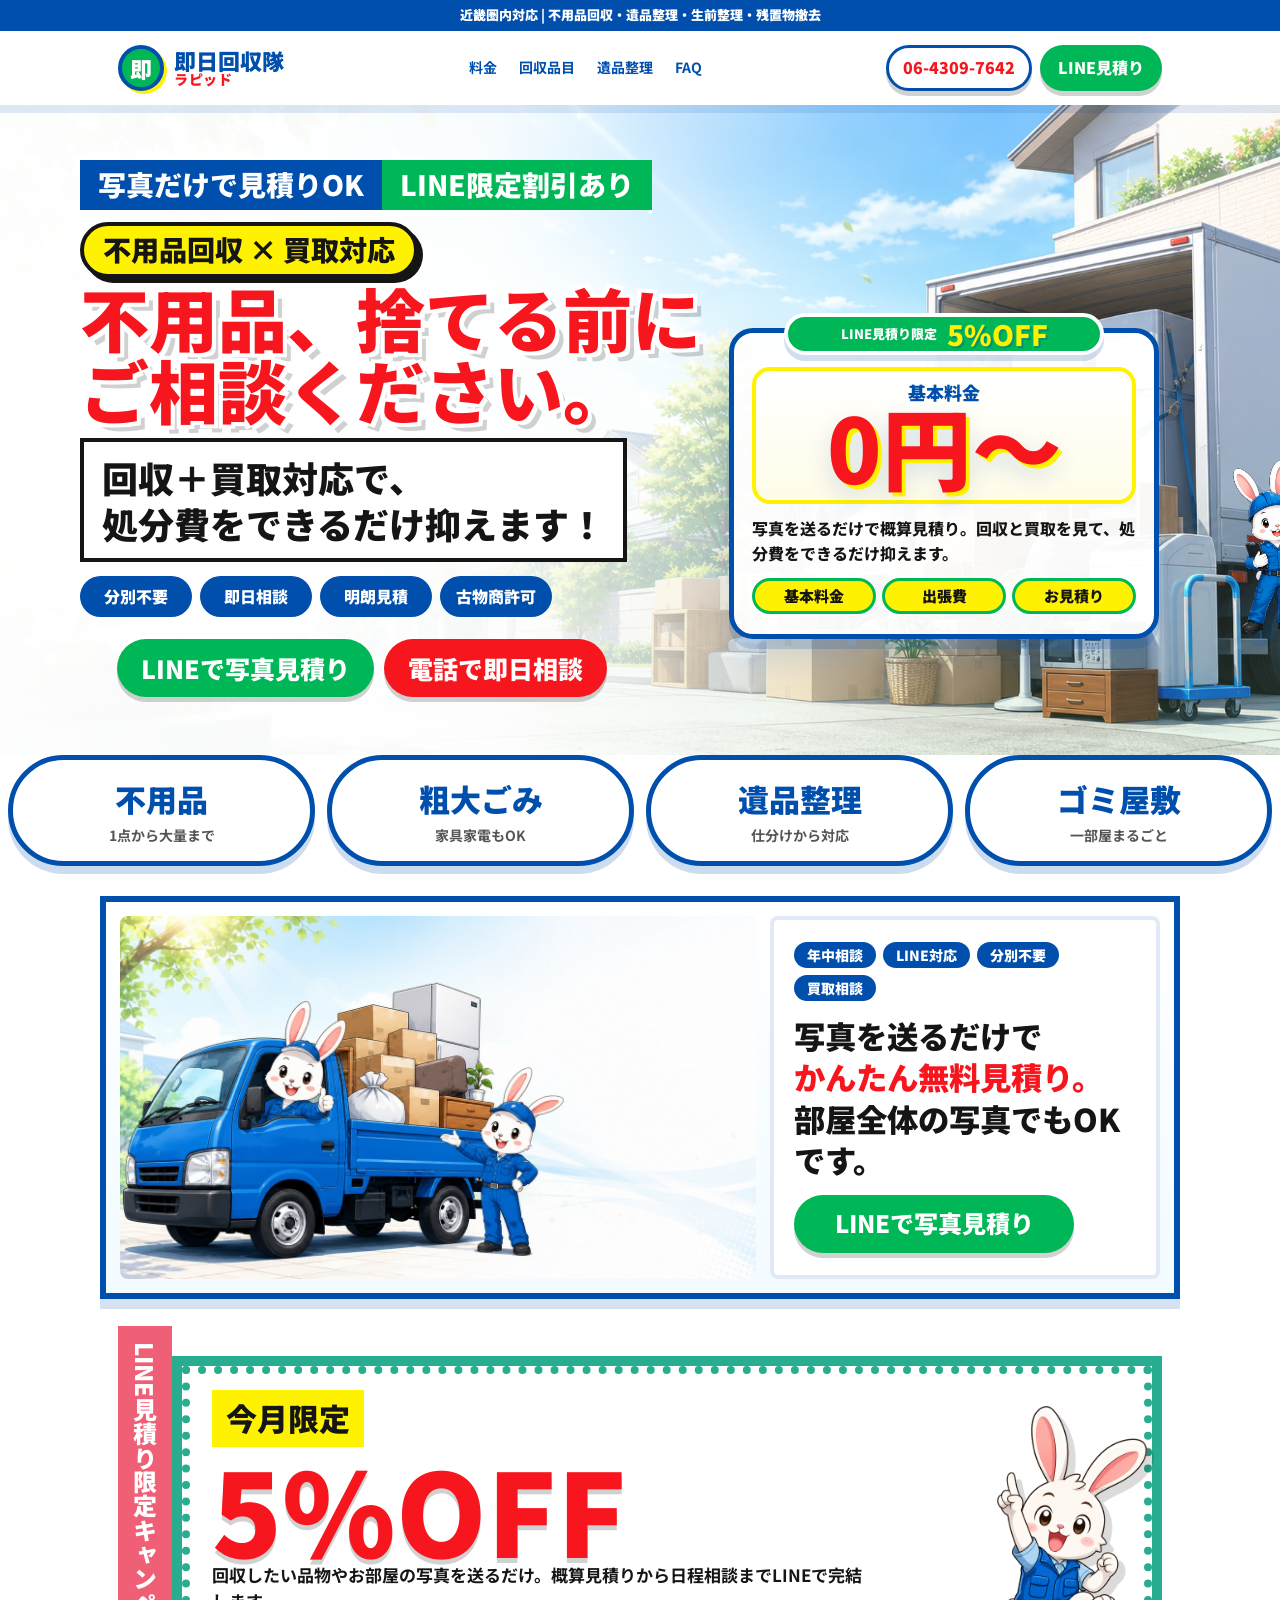
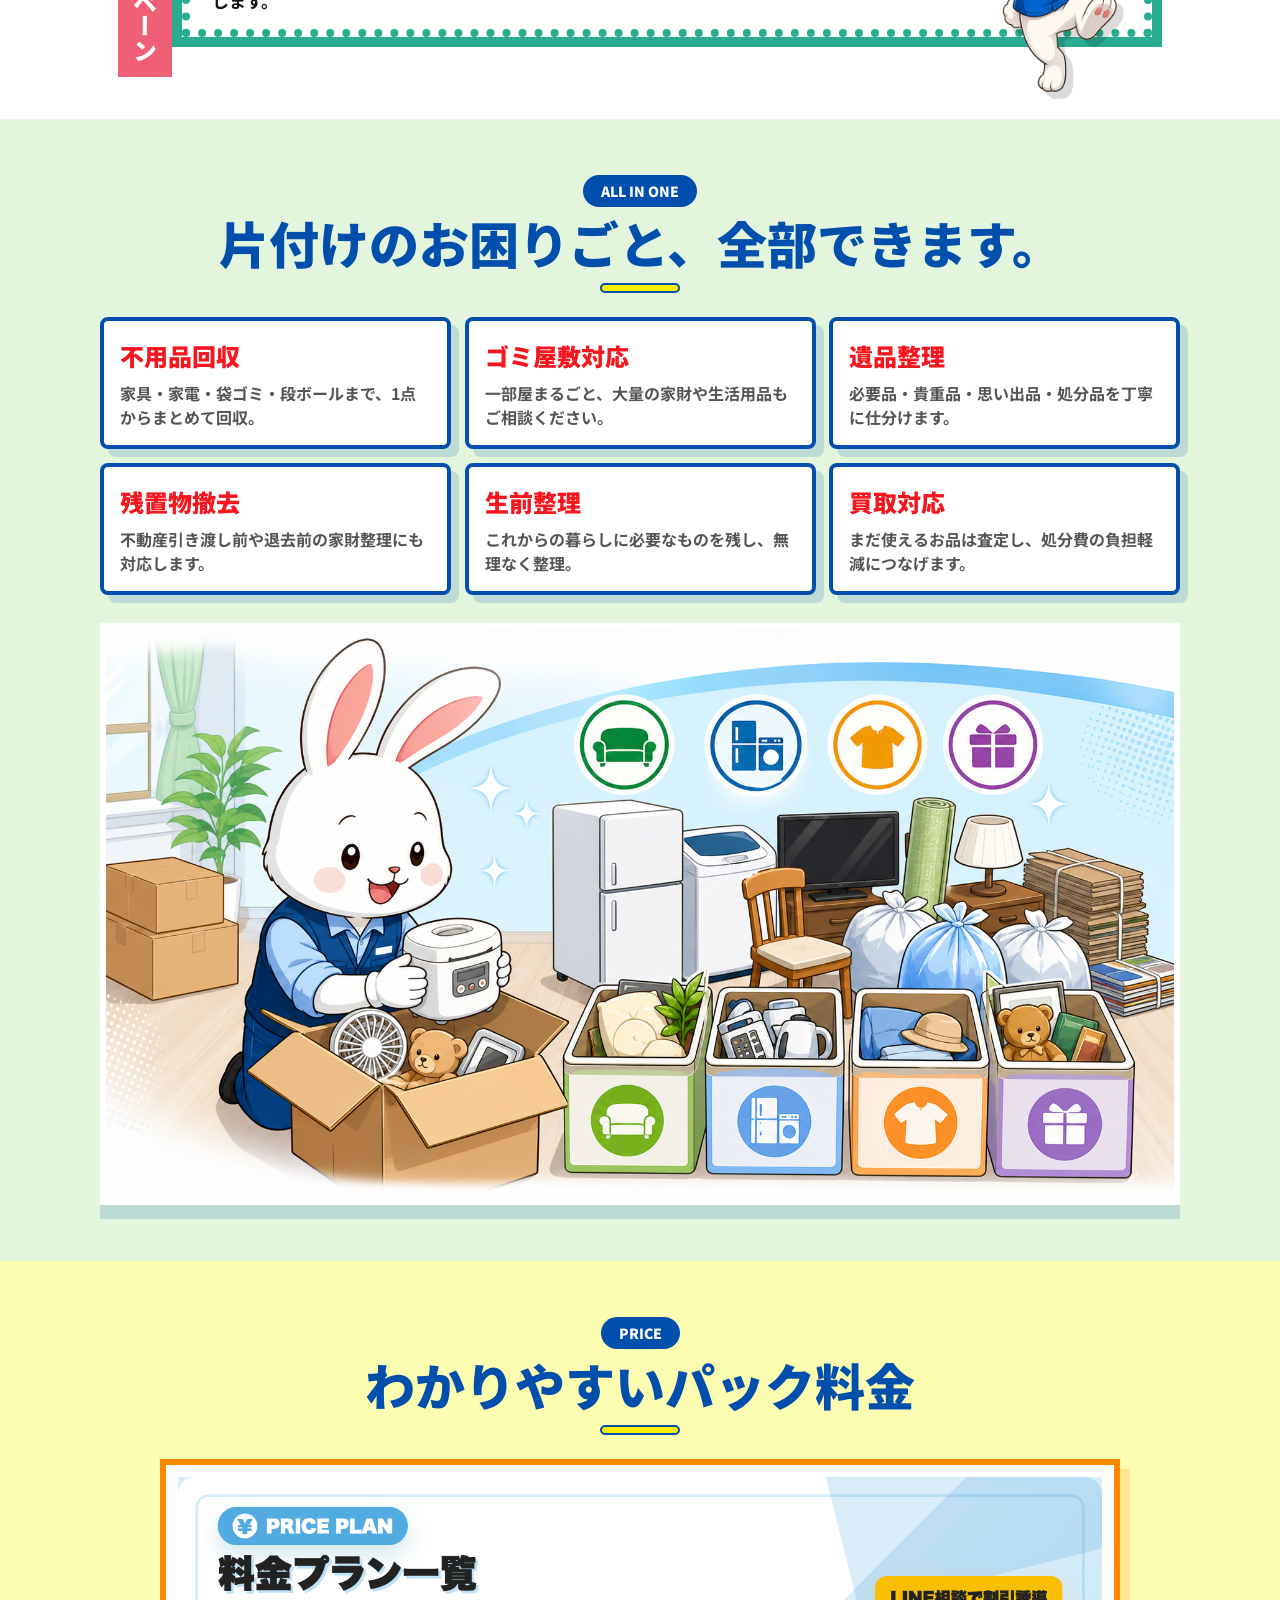
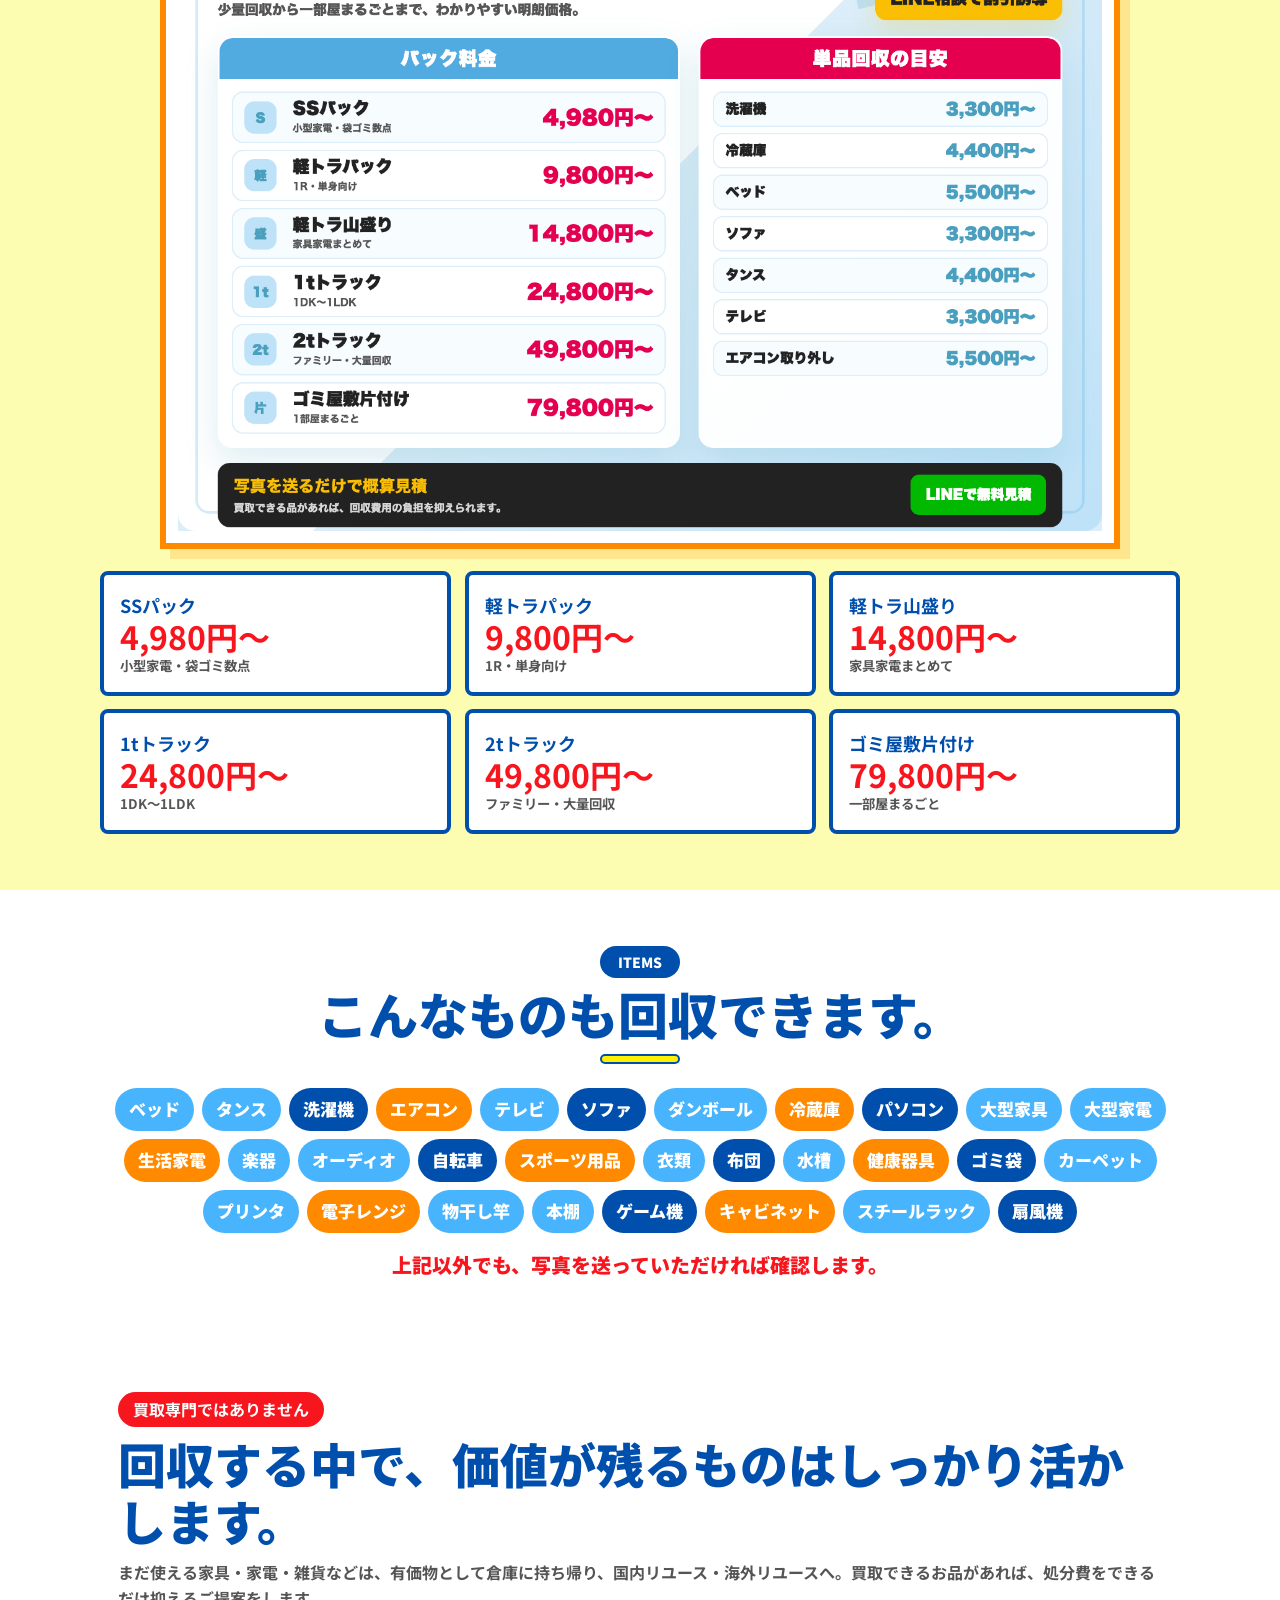
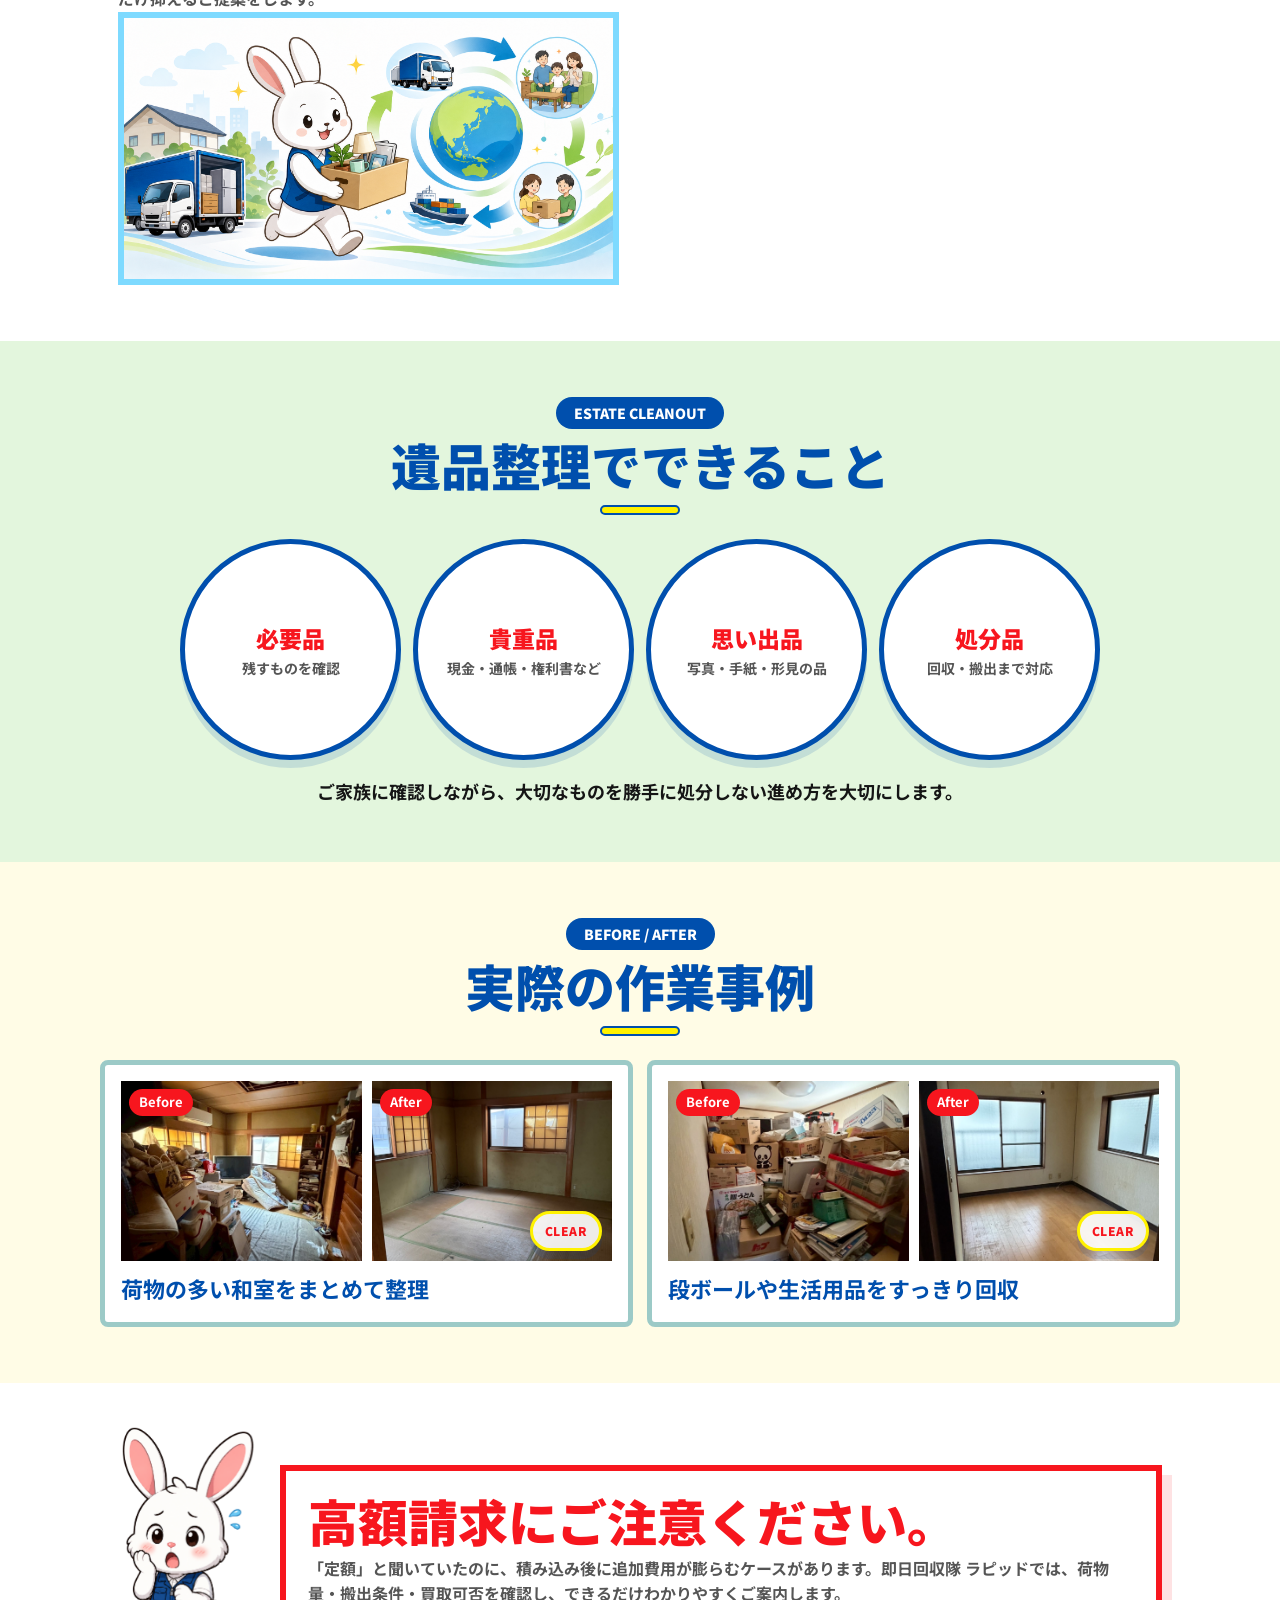
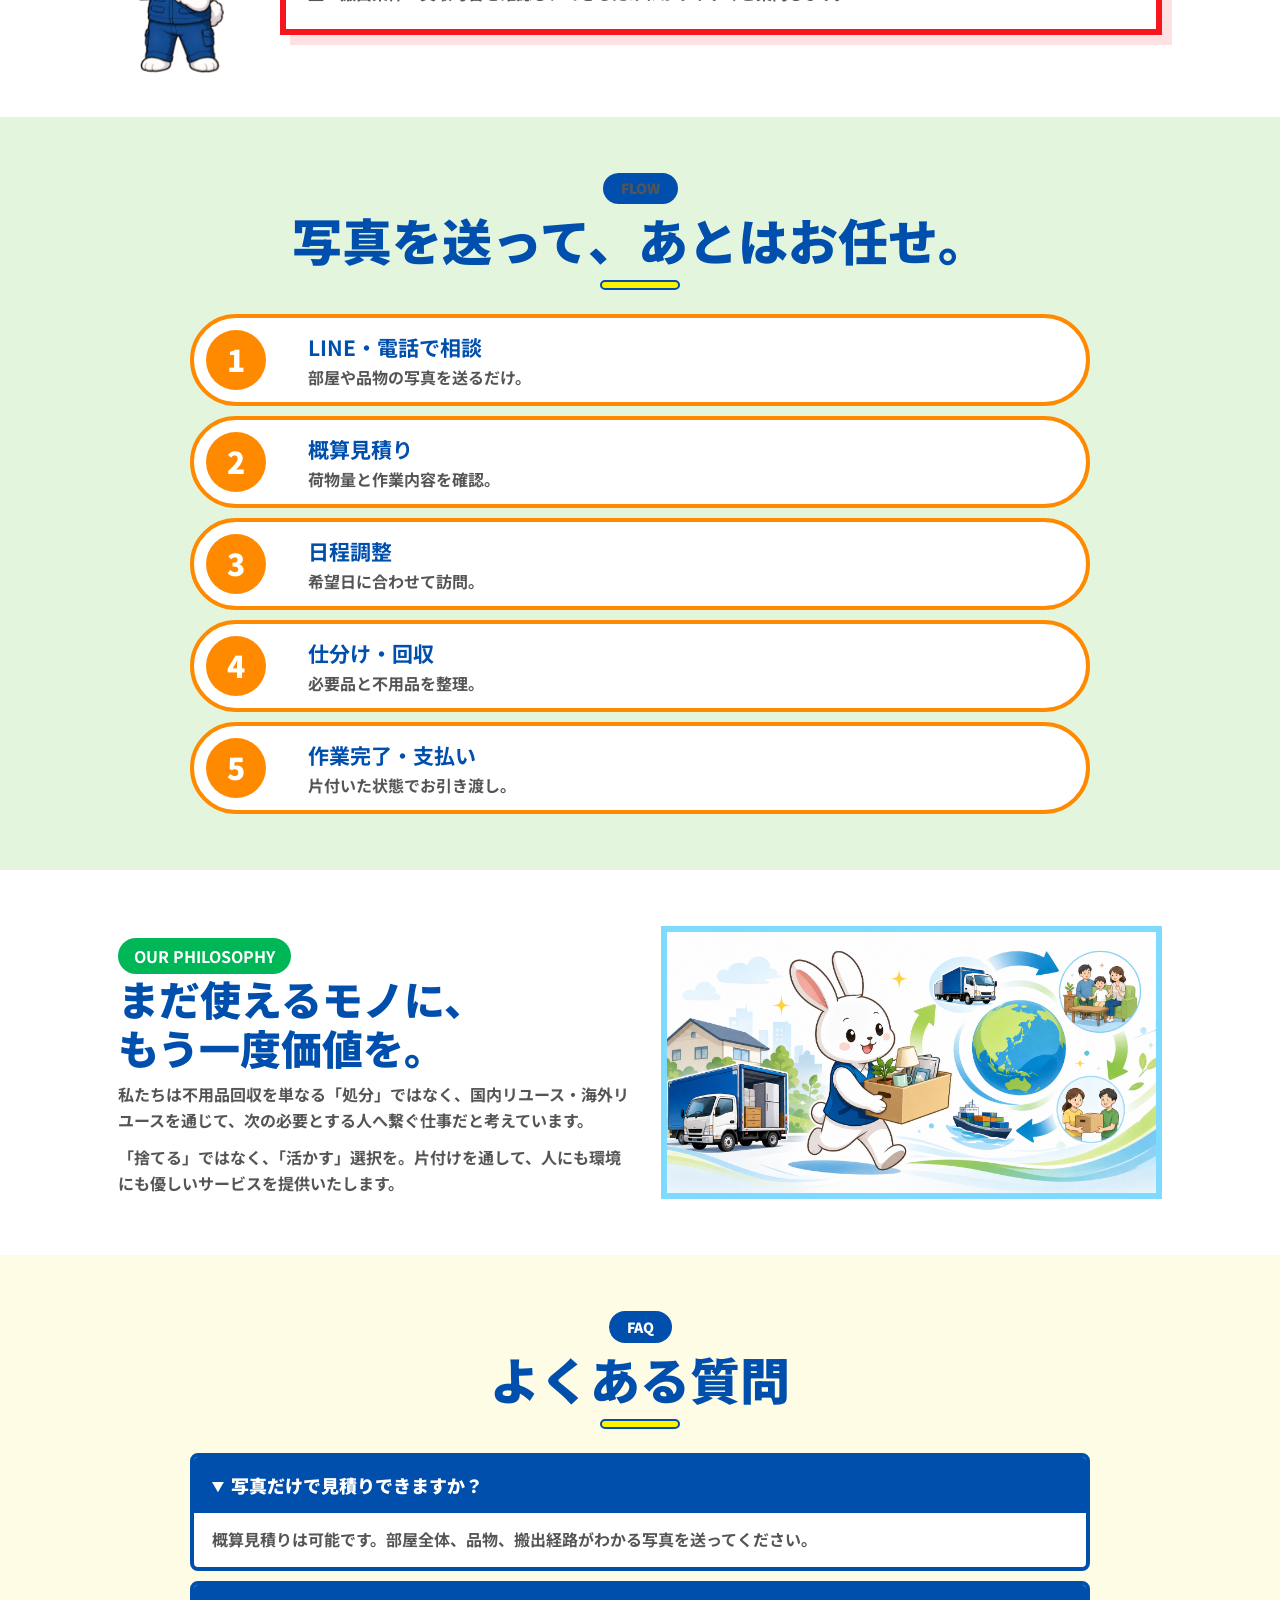
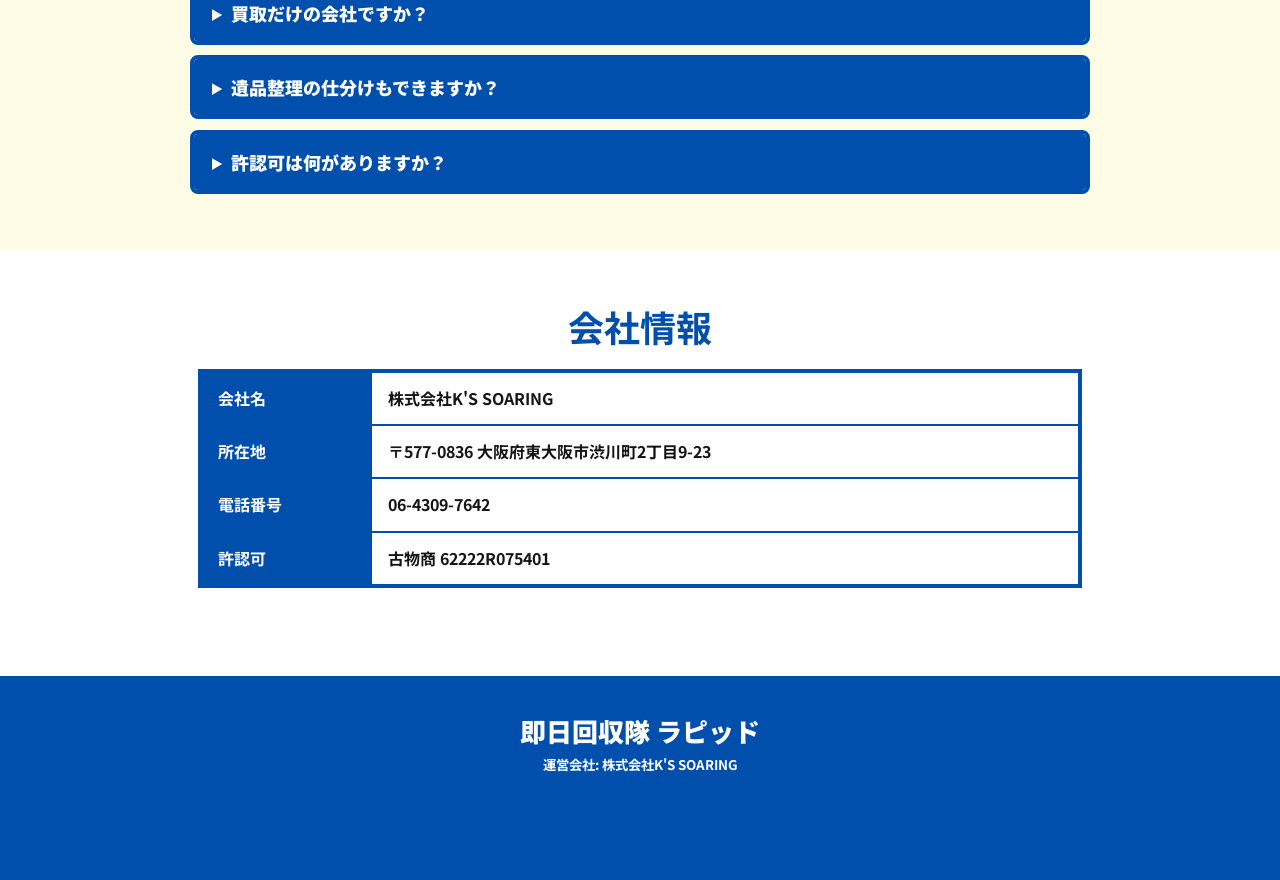
==== index-b.html @ 4d728a61 "Redesign B plan LINE estimate section" ====
<!DOCTYPE html>
<html lang="ja">
<head>
  <meta charset="UTF-8">
  <meta name="viewport" content="width=device-width, initial-scale=1.0">
  <title>即日回収隊 ラピッド BパターンLP</title>
  <link rel="preconnect" href="https://fonts.googleapis.com">
  <link rel="preconnect" href="https://fonts.gstatic.com" crossorigin>
  <link href="https://fonts.googleapis.com/css2?family=Noto+Sans+JP:wght@500;700;800;900&display=swap" rel="stylesheet">
  <link rel="stylesheet" href="styles-b.css?v=20260523d">
</head>
<body>
  <header class="topbar">
    <div class="top-note">近畿圏内対応 | 不用品回収・遺品整理・生前整理・残置物撤去</div>
    <div class="topbar-inner">
      <a class="brand" href="#top" aria-label="即日回収隊 ラピッド トップへ">
        <span class="brand-mark">即</span>
        <span class="brand-copy">
          <strong>即日回収隊</strong>
          <small>ラピッド</small>
        </span>
      </a>
      <nav class="nav">
        <a href="#price">料金</a>
        <a href="#items">回収品目</a>
        <a href="#ihin">遺品整理</a>
        <a href="#faq">FAQ</a>
      </nav>
      <div class="header-cta">
        <a class="tel-btn" href="tel:0643097642">06-4309-7642</a>
        <a class="line-btn" href="https://lin.ee/Uze6YTx" target="_blank" rel="noopener">LINE見積り</a>
      </div>
    </div>
  </header>

  <main id="top">
    <section class="hero">
      <div class="hero-art">
        <img src="assets/b-pattern/generated/hero-bg-ai.png" alt="即日回収隊 ラピッドの明るい回収サービス背景">
      </div>
      <div class="hero-inner">
        <div class="hero-copy">
          <div class="hero-ribbon">
            <span>写真だけで見積りOK</span>
            <span>LINE限定割引あり</span>
          </div>
          <p class="hero-service">不用品回収 × 買取対応</p>
          <h1>
            <span class="desktop-title">不用品、捨てる前に</span>
            <span class="desktop-title">ご相談ください。</span>
            <span class="mobile-title">不用品、</span>
            <span class="mobile-title">捨てる前に</span>
            <span class="mobile-title">ご相談ください。</span>
          </h1>
          <p class="hero-lead">
            <span>回収＋買取対応で、</span>
            <span>処分費をできるだけ抑えます！</span>
          </p>
          <div class="hero-badges">
            <span>分別不要</span>
            <span>即日相談</span>
            <span>明朗見積</span>
            <span>古物商許可</span>
          </div>
        </div>
        <div class="hero-offer">
          <div class="price-card">
            <div class="price-card-discount">
              <span>LINE見積り限定</span>
              <strong>5%OFF</strong>
            </div>
            <div class="price-card-main">
              <span>基本料金</span>
              <strong>0円〜</strong>
            </div>
            <p>写真を送るだけで概算見積り。回収と買取を見て、処分費をできるだけ抑えます。</p>
            <div class="price-card-chips">
              <span>基本料金</span>
              <span>出張費</span>
              <span>お見積り</span>
            </div>
          </div>
          <img class="hero-mascot" src="assets/b-pattern/generated/rabbit-mascot-ai.png" alt="案内するうさぎスタッフ">
        </div>
        <div class="hero-actions">
          <a class="main-line" href="https://lin.ee/Uze6YTx" target="_blank" rel="noopener">LINEで写真見積り</a>
          <a class="main-tel" href="tel:0643097642">電話で即日相談</a>
        </div>
      </div>
    </section>

    <section class="quick-icons">
      <div>
        <strong>不用品</strong>
        <span>1点から大量まで</span>
      </div>
      <div>
        <strong>粗大ごみ</strong>
        <span>家具家電もOK</span>
      </div>
      <div>
        <strong>遺品整理</strong>
        <span>仕分けから対応</span>
      </div>
      <div>
        <strong>ゴミ屋敷</strong>
        <span>一部屋まるごと</span>
      </div>
    </section>

    <section class="cv-band" id="line-estimate">
      <div class="cv-visual">
        <img src="assets/b-pattern/generated/line-estimate-truck-v2.jpg" alt="不用品回収トラックとうさぎスタッフ">
      </div>
      <div class="cv-content">
        <ul>
          <li>年中相談</li>
          <li>LINE対応</li>
          <li>分別不要</li>
          <li>買取相談</li>
        </ul>
        <p>
          <span>写真を送るだけで</span>
          <em>かんたん無料見積り。</em>
          <span>部屋全体の写真でもOKです。</span>
        </p>
        <a href="https://lin.ee/Uze6YTx" target="_blank" rel="noopener">LINEで写真見積り</a>
      </div>
    </section>

    <section class="coupon">
      <div class="coupon-label">LINE見積り限定キャンペーン</div>
      <div class="coupon-main">
        <span>今月限定</span>
        <strong>5%OFF</strong>
        <p>回収したい品物やお部屋の写真を送るだけ。概算見積りから日程相談までLINEで完結します。</p>
      </div>
      <img src="assets/b-pattern/rabbit-coupon.png" alt="LINE割引を案内するうさぎ">
    </section>

    <section class="section blue" id="service">
      <div class="section-title">
        <p>ALL IN ONE</p>
        <h2>片付けのお困りごと、全部できます。</h2>
      </div>
      <div class="service-grid">
        <article>
          <h3>不用品回収</h3>
          <p>家具・家電・袋ゴミ・段ボールまで、1点からまとめて回収。</p>
        </article>
        <article>
          <h3>ゴミ屋敷対応</h3>
          <p>一部屋まるごと、大量の家財や生活用品もご相談ください。</p>
        </article>
        <article>
          <h3>遺品整理</h3>
          <p>必要品・貴重品・思い出品・処分品を丁寧に仕分けます。</p>
        </article>
        <article>
          <h3>残置物撤去</h3>
          <p>不動産引き渡し前や退去前の家財整理にも対応します。</p>
        </article>
        <article>
          <h3>生前整理</h3>
          <p>これからの暮らしに必要なものを残し、無理なく整理。</p>
        </article>
        <article>
          <h3>買取対応</h3>
          <p>まだ使えるお品は査定し、処分費の負担軽減につなげます。</p>
        </article>
      </div>
      <img class="wide-illust" src="assets/b-pattern/rabbit-sorting.png" alt="仕分けと不用品回収のイラスト">
    </section>

    <section class="section price" id="price">
      <div class="section-title">
        <p>PRICE</p>
        <h2>わかりやすいパック料金</h2>
      </div>
      <div class="price-board">
        <img src="price-board-pop.png" alt="料金表">
      </div>
      <div class="price-cards">
        <div><span>SSパック</span><strong>4,980円〜</strong><small>小型家電・袋ゴミ数点</small></div>
        <div><span>軽トラパック</span><strong>9,800円〜</strong><small>1R・単身向け</small></div>
        <div><span>軽トラ山盛り</span><strong>14,800円〜</strong><small>家具家電まとめて</small></div>
        <div><span>1tトラック</span><strong>24,800円〜</strong><small>1DK〜1LDK</small></div>
        <div><span>2tトラック</span><strong>49,800円〜</strong><small>ファミリー・大量回収</small></div>
        <div><span>ゴミ屋敷片付け</span><strong>79,800円〜</strong><small>一部屋まるごと</small></div>
      </div>
    </section>

    <section class="section items" id="items">
      <div class="section-title">
        <p>ITEMS</p>
        <h2>こんなものも回収できます。</h2>
      </div>
      <div class="item-cloud">
        <span>ベッド</span><span>タンス</span><span>洗濯機</span><span>エアコン</span><span>テレビ</span>
        <span>ソファ</span><span>ダンボール</span><span>冷蔵庫</span><span>パソコン</span><span>大型家具</span>
        <span>大型家電</span><span>生活家電</span><span>楽器</span><span>オーディオ</span><span>自転車</span>
        <span>スポーツ用品</span><span>衣類</span><span>布団</span><span>水槽</span><span>健康器具</span>
        <span>ゴミ袋</span><span>カーペット</span><span>プリンタ</span><span>電子レンジ</span><span>物干し竿</span>
        <span>本棚</span><span>ゲーム機</span><span>キャビネット</span><span>スチールラック</span><span>扇風機</span>
      </div>
      <p class="items-note">上記以外でも、写真を送っていただければ確認します。</p>
    </section>

    <section class="section buy">
      <div class="buy-copy">
        <p class="label-red">買取専門ではありません</p>
        <h2>回収する中で、価値が残るものはしっかり活かします。</h2>
        <p>まだ使える家具・家電・雑貨などは、有価物として倉庫に持ち帰り、国内リユース・海外リユースへ。買取できるお品があれば、処分費をできるだけ抑えるご提案をします。</p>
      </div>
      <img src="assets/b-pattern/rabbit-reuse.png" alt="リユースの考え方を表すイラスト">
    </section>

    <section class="section ihin" id="ihin">
      <div class="section-title">
        <p>ESTATE CLEANOUT</p>
        <h2>遺品整理でできること</h2>
      </div>
      <div class="ihin-grid">
        <div><strong>必要品</strong><span>残すものを確認</span></div>
        <div><strong>貴重品</strong><span>現金・通帳・権利書など</span></div>
        <div><strong>思い出品</strong><span>写真・手紙・形見の品</span></div>
        <div><strong>処分品</strong><span>回収・搬出まで対応</span></div>
      </div>
      <p>ご家族に確認しながら、大切なものを勝手に処分しない進め方を大切にします。</p>
    </section>

    <section class="section works">
      <div class="section-title">
        <p>BEFORE / AFTER</p>
        <h2>実際の作業事例</h2>
      </div>
      <div class="works-grid">
        <article>
          <div class="ba">
            <figure><img src="IMG_6910.JPG" alt="作業前の和室"><figcaption>Before</figcaption></figure>
            <figure><img src="IMG_6911.JPG" alt="作業後の和室"><figcaption>After</figcaption></figure>
          </div>
          <h3>荷物の多い和室をまとめて整理</h3>
        </article>
        <article>
          <div class="ba">
            <figure><img src="IMG_6912.JPG" alt="作業前の部屋"><figcaption>Before</figcaption></figure>
            <figure><img src="IMG_6913.JPG" alt="作業後の部屋"><figcaption>After</figcaption></figure>
          </div>
          <h3>段ボールや生活用品をすっきり回収</h3>
        </article>
      </div>
    </section>

    <section class="caution">
      <img src="assets/b-pattern/rabbit-caution.png" alt="注意するうさぎ">
      <div>
        <h2>高額請求にご注意ください。</h2>
        <p>「定額」と聞いていたのに、積み込み後に追加費用が膨らむケースがあります。即日回収隊 ラピッドでは、荷物量・搬出条件・買取可否を確認し、できるだけわかりやすくご案内します。</p>
      </div>
    </section>

    <section class="section flow">
      <div class="section-title">
        <p>FLOW</p>
        <h2>写真を送って、あとはお任せ。</h2>
      </div>
      <ol>
        <li><span>1</span><strong>LINE・電話で相談</strong><p>部屋や品物の写真を送るだけ。</p></li>
        <li><span>2</span><strong>概算見積り</strong><p>荷物量と作業内容を確認。</p></li>
        <li><span>3</span><strong>日程調整</strong><p>希望日に合わせて訪問。</p></li>
        <li><span>4</span><strong>仕分け・回収</strong><p>必要品と不用品を整理。</p></li>
        <li><span>5</span><strong>作業完了・支払い</strong><p>片付いた状態でお引き渡し。</p></li>
      </ol>
    </section>

    <section class="philosophy">
      <div>
        <p>OUR PHILOSOPHY</p>
        <h2>
          <span>まだ使えるモノに、</span>
          <span>もう一度価値を。</span>
        </h2>
        <p>私たちは不用品回収を単なる「処分」ではなく、国内リユース・海外リユースを通じて、次の必要とする人へ繋ぐ仕事だと考えています。</p>
        <p>「捨てる」ではなく、「活かす」選択を。片付けを通して、人にも環境にも優しいサービスを提供いたします。</p>
      </div>
      <img src="assets/b-pattern/rabbit-reuse.png" alt="リユース理念のイラスト">
    </section>

    <section class="section faq" id="faq">
      <div class="section-title">
        <p>FAQ</p>
        <h2>よくある質問</h2>
      </div>
      <details open>
        <summary>写真だけで見積りできますか？</summary>
        <p>概算見積りは可能です。部屋全体、品物、搬出経路がわかる写真を送ってください。</p>
      </details>
      <details>
        <summary>買取だけの会社ですか？</summary>
        <p>いいえ。不用品回収・整理が中心です。買取できるお品がある場合に、費用負担を抑えるご提案をします。</p>
      </details>
      <details>
        <summary>遺品整理の仕分けもできますか？</summary>
        <p>必要品・貴重品・思い出品・処分品に分けながら進めます。</p>
      </details>
      <details>
        <summary>許認可は何がありますか？</summary>
        <p>古物商許可を取得しています。古物商許可番号: 62222R075401。</p>
      </details>
    </section>

    <section class="company">
      <h2>会社情報</h2>
      <dl>
        <div><dt>会社名</dt><dd>株式会社K'S SOARING</dd></div>
        <div><dt>所在地</dt><dd>〒577-0836 大阪府東大阪市渋川町2丁目9-23</dd></div>
        <div><dt>電話番号</dt><dd><a href="tel:0643097642">06-4309-7642</a></dd></div>
        <div><dt>許認可</dt><dd>古物商 62222R075401</dd></div>
      </dl>
    </section>
  </main>

  <div class="fixed-cta">
    <a href="https://lin.ee/Uze6YTx" target="_blank" rel="noopener">LINEで無料見積り</a>
    <a href="tel:0643097642">電話する</a>
  </div>

  <footer>
    <p>即日回収隊 ラピッド</p>
    <small>運営会社: 株式会社K'S SOARING</small>
  </footer>
  <script>
    document.body.classList.add("is-ready");

    const fixedCta = document.querySelector(".fixed-cta");
    const toggleFixedCta = () => {
      fixedCta.classList.toggle("is-visible", window.scrollY > window.innerHeight * 0.45);
    };
    toggleFixedCta();
    window.addEventListener("scroll", toggleFixedCta, { passive: true });

    const reduceMotion = window.matchMedia("(prefers-reduced-motion: reduce)").matches;
    const revealTargets = [
      ".quick-icons > div",
      ".cv-band",
      ".coupon",
      ".section-title",
      ".service-grid article",
      ".wide-illust",
      ".price-board",
      ".price-cards > div",
      ".item-cloud span",
      ".items-note",
      ".buy-copy",
      ".buy > img",
      ".ihin-grid > div",
      ".ihin > p",
      ".works-grid article",
      ".caution > img",
      ".caution > div",
      ".flow li",
      ".philosophy > div",
      ".philosophy > img",
      ".faq details",
      ".company"
    ];

    const revealElements = Array.from(document.querySelectorAll(revealTargets.join(",")));

    if (reduceMotion) {
      revealElements.forEach((element) => element.classList.add("is-visible"));
    } else {
      revealElements.forEach((element, index) => {
        element.classList.add("lux-reveal");
        element.style.setProperty("--reveal-delay", `${Math.min(index % 8, 7) * 55}ms`);
      });

      const revealObserver = new IntersectionObserver((entries) => {
        entries.forEach((entry) => {
          if (!entry.isIntersecting) return;
          entry.target.classList.add("is-visible");
          revealObserver.unobserve(entry.target);
        });
      }, {
        rootMargin: "0px 0px -8% 0px",
        threshold: 0.16
      });

      revealElements.forEach((element) => revealObserver.observe(element));
    }
  </script>
</body>
</html>
---- styles-b.css ----
:root {
  --blue: #004fad;
  --sky: #48b4fd;
  --aqua: #7edaff;
  --green: #00b757;
  --red: #f7161e;
  --orange: #ff8a00;
  --yellow: #fff200;
  --pale: #e3f6dd;
  --cream: #fffce6;
  --ink: #151515;
  --muted: #555;
  --white: #fff;
  --max: 1080px;
  --hero-max: 1320px;
}

* {
  box-sizing: border-box;
}

html {
  scroll-behavior: smooth;
  scroll-padding-top: 110px;
  overflow-x: hidden;
}

body {
  margin: 0;
  color: var(--ink);
  font-family: "Noto Sans JP", system-ui, sans-serif;
  font-weight: 700;
  line-height: 1.58;
  background: var(--white);
  overflow-x: hidden;
}

body.is-ready .topbar {
  animation: topbarDrop 0.62s cubic-bezier(0.16, 1, 0.3, 1) both;
}

img {
  display: block;
  max-width: 100%;
  height: auto;
}

a {
  color: inherit;
  text-decoration: none;
}

p,
h1,
h2,
h3 {
  margin: 0;
}

.topbar {
  position: sticky;
  top: 0;
  z-index: 40;
  background: var(--white);
  box-shadow: 0 8px 0 rgba(0, 79, 173, 0.12);
}

.top-note {
  padding: 5px 12px;
  text-align: center;
  color: var(--white);
  background: var(--blue);
  font-size: 13px;
  font-weight: 900;
}

.topbar-inner {
  max-width: var(--max);
  min-height: 74px;
  margin: 0 auto;
  padding: 10px 18px;
  display: grid;
  grid-template-columns: auto 1fr auto;
  gap: 18px;
  align-items: center;
}

.brand,
.header-cta,
.nav,
.hero-ribbon,
.hero-badges,
.hero-actions,
.quick-icons,
.cv-band,
.cv-band ul,
.coupon,
.service-grid,
.price-cards,
.works-grid,
.ba,
.caution,
.philosophy {
  display: flex;
}

.brand {
  align-items: center;
  gap: 10px;
  color: var(--blue);
  font-weight: 900;
}

.brand-mark {
  width: 46px;
  height: 46px;
  border-radius: 50%;
  display: grid;
  place-items: center;
  color: var(--white);
  background: var(--green);
  border: 4px solid var(--blue);
  box-shadow: 3px 3px 0 var(--yellow);
  font-size: 22px;
  line-height: 1;
}

.brand-copy {
  display: grid;
  gap: 0;
  color: var(--blue);
  line-height: 1.04;
}

.brand-copy strong {
  font-size: 22px;
  font-weight: 900;
  letter-spacing: 0;
}

.brand-copy small {
  color: var(--red);
  font-size: 14px;
  font-weight: 900;
  letter-spacing: 0.04em;
}

.nav {
  justify-content: center;
  gap: 22px;
  font-size: 14px;
  color: var(--blue);
}

.header-cta {
  gap: 8px;
}

.tel-btn,
.line-btn,
.main-line,
.main-tel,
.cv-band a,
.fixed-cta a {
  position: relative;
  overflow: hidden;
  min-height: 46px;
  display: inline-flex;
  align-items: center;
  justify-content: center;
  border-radius: 999px;
  font-weight: 900;
  line-height: 1.2;
  box-shadow: 0 5px 0 rgba(0, 0, 0, 0.18);
}

.line-btn::after,
.main-line::after,
.main-tel::after,
.cv-band a::after,
.fixed-cta a::after {
  content: "";
  position: absolute;
  inset: -30% auto -30% -55%;
  width: 42%;
  background: linear-gradient(90deg, transparent, rgba(255, 255, 255, 0.62), transparent);
  transform: skewX(-18deg);
  animation: buttonShine 3.6s ease-in-out infinite;
  pointer-events: none;
}

.tel-btn {
  padding: 0 14px;
  color: var(--red);
  background: var(--white);
  border: 3px solid var(--blue);
}

.line-btn,
.main-line,
.cv-band a,
.fixed-cta a:first-child {
  padding: 0 18px;
  color: var(--white);
  background: var(--green);
}

.hero {
  position: relative;
  min-height: 650px;
  overflow: hidden;
  background: #eaf8ff;
  isolation: isolate;
}

.hero::after {
  content: "";
  position: absolute;
  inset: 0;
  z-index: -1;
  background:
    linear-gradient(115deg, transparent 0 42%, rgba(255, 255, 255, 0.52) 47%, transparent 53% 100%);
  transform: translateX(-120%);
  animation: heroSweep 7.5s ease-in-out infinite;
  pointer-events: none;
}

.hero:before {
  content: "";
  position: absolute;
  inset: 0;
  z-index: -1;
  background:
    linear-gradient(90deg, rgba(255, 255, 255, 0.99) 0%, rgba(255, 255, 255, 0.94) 38%, rgba(255, 255, 255, 0.56) 58%, rgba(255, 255, 255, 0.08) 78%),
    linear-gradient(180deg, rgba(255, 255, 255, 0.16), transparent 48%, rgba(46, 169, 78, 0.12));
  pointer-events: none;
}

.hero-art {
  position: absolute;
  inset: 0;
  z-index: -2;
}

.hero-art::after {
  display: none;
}

.hero-art img {
  width: 100%;
  height: 100%;
  object-fit: cover;
  object-position: center center;
  opacity: 1;
  filter: none;
  animation: heroArtFloat 12s ease-in-out infinite alternate;
}

.hero-inner {
  max-width: 1160px;
  margin: 0 auto;
  min-height: 650px;
  padding: 30px 20px 32px;
  position: relative;
  z-index: 3;
  display: grid;
  grid-template-columns: minmax(0, 1.05fr) minmax(360px, 0.95fr);
  grid-template-areas:
    "copy offer"
    "actions offer";
  gap: 18px 44px;
  align-items: center;
  text-align: left;
}

.hero-copy {
  grid-area: copy;
  align-self: end;
}

.hero-ribbon {
  width: fit-content;
  gap: 0;
  margin-bottom: 12px;
  animation: heroItemIn 0.68s cubic-bezier(0.16, 1, 0.3, 1) both;
}

.hero-ribbon span {
  padding: 9px 18px 10px;
  color: var(--white);
  background: var(--blue);
  font-size: clamp(17px, 2.2vw, 28px);
  font-weight: 900;
  line-height: 1.12;
  white-space: nowrap;
}

.hero-ribbon span + span {
  background: var(--green);
}

.hero-service {
  width: fit-content;
  margin-bottom: 4px;
  padding: 7px 19px 8px;
  color: var(--ink);
  background: var(--yellow);
  border: 4px solid var(--ink);
  border-radius: 999px;
  font-size: clamp(18px, 2.2vw, 29px);
  line-height: 1.15;
  font-weight: 900;
  box-shadow: 5px 5px 0 var(--ink);
  animation: heroItemIn 0.72s cubic-bezier(0.16, 1, 0.3, 1) 0.08s both;
}

.hero h1 {
  max-width: 760px;
  color: var(--red);
  font-size: clamp(48px, 5.4vw, 72px);
  line-height: 1.04;
  font-weight: 900;
  letter-spacing: 0;
  text-shadow:
    4px 4px 0 var(--white),
    -4px -4px 0 var(--white),
    -4px 4px 0 var(--white),
    4px -4px 0 var(--white),
    8px 8px 0 rgba(0, 0, 0, 0.18);
  animation: heroTitleIn 0.82s cubic-bezier(0.16, 1, 0.3, 1) 0.16s both;
}

.hero h1 span {
  display: block;
  white-space: nowrap;
}

.hero h1 .mobile-title {
  display: none;
}

.hero-lead {
  width: fit-content;
  max-width: 660px;
  margin-top: 12px;
  padding: 12px 18px;
  color: var(--ink);
  background: var(--white);
  border: 4px solid var(--ink);
  font-size: clamp(22px, 3vw, 36px);
  line-height: 1.28;
  font-weight: 900;
  animation: heroItemIn 0.72s cubic-bezier(0.16, 1, 0.3, 1) 0.28s both;
}

.hero-lead span {
  display: block;
  white-space: nowrap;
}

.hero-badges {
  justify-content: flex-start;
  flex-wrap: wrap;
  gap: 8px;
  max-width: 500px;
  margin-top: 14px;
  z-index: 2;
  animation: heroItemIn 0.72s cubic-bezier(0.16, 1, 0.3, 1) 0.38s both;
}

.hero-badges span {
  min-width: 112px;
  padding: 8px 14px;
  text-align: center;
  color: var(--white);
  background: var(--blue);
  border-radius: 999px;
  font-size: 16px;
  font-weight: 900;
  transition: transform 0.26s ease, box-shadow 0.26s ease;
}

.hero-badges span:hover {
  transform: translateY(-2px);
  box-shadow: 0 7px 0 rgba(0, 79, 173, 0.16);
}

.hero-actions {
  grid-area: actions;
  align-self: start;
  justify-content: center;
  flex-wrap: wrap;
  gap: 10px;
  margin-top: 4px;
  z-index: 4;
  animation: heroItemIn 0.72s cubic-bezier(0.16, 1, 0.3, 1) 0.54s both;
}

.main-line,
.main-tel {
  min-height: 58px;
  padding: 0 24px;
  font-size: clamp(18px, 2.1vw, 25px);
}

.main-tel,
.fixed-cta a:last-child {
  color: var(--white);
  background: var(--red);
}

.hero-offer {
  grid-area: offer;
  align-self: center;
  position: relative;
  min-height: 420px;
  display: grid;
  align-items: end;
  justify-items: center;
}

.price-card {
  width: min(100%, 430px);
  position: relative;
  z-index: 2;
  padding: 18px 18px 20px;
  color: var(--ink);
  background: rgba(255, 255, 255, 0.95);
  border: 5px solid var(--blue);
  border-radius: 24px;
  box-shadow:
    0 10px 0 rgba(0, 79, 173, 0.18),
    0 20px 38px rgba(0, 79, 173, 0.18);
  animation: priceCardPulse 3.6s ease-in-out infinite;
}

.price-card-discount {
  display: flex;
  align-items: center;
  justify-content: center;
  gap: 10px;
  min-height: 42px;
  margin: -38px auto 12px;
  padding: 0 18px;
  width: min(100%, 320px);
  color: var(--white);
  background: var(--green);
  border: 4px solid var(--white);
  border-radius: 999px;
  box-shadow: 0 6px 0 rgba(0, 79, 173, 0.18);
}

.price-card-discount span {
  font-size: 13px;
  line-height: 1.15;
  font-weight: 900;
  white-space: nowrap;
}

.price-card-discount strong {
  color: var(--yellow);
  font-size: 28px;
  line-height: 1;
  font-weight: 900;
  white-space: nowrap;
  text-shadow: 2px 2px 0 rgba(0, 79, 173, 0.34);
}

.price-card-main {
  display: grid;
  justify-items: center;
  gap: 4px;
  padding: 12px 12px 14px;
  background: linear-gradient(180deg, #fff 0%, #fffce8 100%);
  border: 4px solid var(--yellow);
  border-radius: 18px;
}

.price-card-main span {
  color: var(--blue);
  font-size: 18px;
  line-height: 1;
  font-weight: 900;
}

.price-card-main strong {
  color: var(--red);
  font-size: clamp(70px, 7vw, 104px);
  line-height: 0.9;
  font-weight: 900;
  letter-spacing: 0;
  text-shadow:
    4px 4px 0 var(--yellow),
    0 10px 24px rgba(0, 79, 173, 0.18);
}

.price-card p {
  margin-top: 12px;
  color: var(--ink);
  font-size: 16px;
  line-height: 1.55;
  font-weight: 800;
}

.price-card-chips {
  display: grid;
  grid-template-columns: repeat(3, minmax(0, 1fr));
  gap: 6px;
  margin-top: 12px;
}

.price-card-chips span {
  min-height: 36px;
  display: grid;
  place-items: center;
  color: var(--ink);
  background: var(--yellow);
  border: 3px solid var(--green);
  border-radius: 999px;
  font-size: 15px;
  line-height: 1;
  font-weight: 900;
  white-space: nowrap;
}

.hero-mascot {
  position: absolute;
  right: -150px;
  bottom: -10px;
  z-index: 3;
  width: 130px;
  transform-origin: 50% 92%;
  filter: drop-shadow(10px 12px 0 rgba(0, 79, 173, 0.16));
  animation: heroMascotWobble 3s ease-in-out infinite;
  pointer-events: none;
}

.quick-icons {
  max-width: var(--hero-max);
  margin: 0 auto;
  padding: 0 8px;
  position: relative;
  z-index: 4;
  gap: 12px;
}

.quick-icons div {
  flex: 1;
  min-height: 104px;
  padding: 15px 12px;
  text-align: center;
  background: var(--white);
  border: 5px solid var(--blue);
  border-radius: 999px;
  box-shadow: 0 8px 0 rgba(0, 79, 173, 0.2);
  transition: transform 0.34s ease, box-shadow 0.34s ease;
}

.quick-icons div:hover {
  transform: translateY(-7px);
  box-shadow: 0 14px 0 rgba(0, 79, 173, 0.16);
}

.quick-icons strong,
.quick-icons span {
  display: block;
}

.quick-icons strong {
  color: var(--blue);
  font-size: clamp(20px, 2.5vw, 31px);
  font-weight: 900;
}

.quick-icons span {
  color: var(--muted);
  font-size: 14px;
}

.cv-band {
  max-width: var(--max);
  margin: 30px auto 28px;
  padding: 14px;
  display: grid;
  grid-template-columns: minmax(0, 1.24fr) minmax(300px, 0.76fr);
  align-items: stretch;
  gap: 14px;
  background:
    linear-gradient(180deg, #fff 0%, #f2fbff 100%);
  border: 6px solid var(--blue);
  box-shadow: 0 10px 0 rgba(0, 79, 173, 0.16);
  position: relative;
  overflow: hidden;
}

.cv-band::after {
  display: none;
}

.cv-visual {
  min-height: 300px;
  overflow: hidden;
  border-radius: 8px;
  background: #eaf8ff;
}

.cv-visual img {
  width: 100%;
  height: 100%;
  object-fit: cover;
  object-position: left center;
}

.cv-content {
  position: relative;
  z-index: 1;
  min-width: 0;
  padding: 22px 20px;
  display: grid;
  align-content: center;
  gap: 14px;
  background: rgba(255, 255, 255, 0.94);
  border: 4px solid rgba(0, 79, 173, 0.12);
  border-radius: 8px;
  box-shadow: inset 0 0 0 1px rgba(255, 255, 255, 0.9);
}

.cv-band ul {
  display: flex;
  flex-wrap: wrap;
  gap: 7px;
  margin: 0;
  padding: 0;
  list-style: none;
}

.cv-band li {
  padding: 6px 13px;
  color: var(--white);
  background: var(--blue);
  border-radius: 999px;
  font-size: 14px;
  line-height: 1;
  font-weight: 900;
  white-space: nowrap;
}

.cv-band p {
  max-width: 380px;
  padding: 0;
  background: transparent;
  border-radius: 0;
  font-size: clamp(22px, 2.45vw, 32px);
  line-height: 1.32;
  font-weight: 900;
}

.cv-band p span,
.cv-band p em {
  display: block;
}

.cv-band em {
  color: var(--red);
  font-style: normal;
}

.cv-band a {
  width: min(100%, 280px);
  min-height: 58px;
  justify-self: start;
  font-size: clamp(18px, 2vw, 24px);
}

.coupon {
  max-width: var(--max);
  margin: 0 auto 42px;
  padding: 0 18px;
  position: relative;
  align-items: center;
}

.coupon-label {
  align-self: stretch;
  writing-mode: vertical-rl;
  padding: 16px 8px;
  color: var(--white);
  background: #ef6076;
  font-size: 24px;
  font-weight: 900;
}

.coupon-main {
  flex: 1;
  padding: 24px 190px 24px 30px;
  background: var(--white);
  border: 10px solid #29ad91;
  outline: 8px dotted #29ad91;
  outline-offset: -18px;
  position: relative;
  overflow: hidden;
}

.coupon-main::after {
  content: "";
  position: absolute;
  inset: -20% auto -20% -50%;
  z-index: 0;
  width: 34%;
  background: linear-gradient(90deg, transparent, rgba(255, 255, 255, 0.78), transparent);
  transform: skewX(-18deg);
  animation: couponShine 4.8s ease-in-out infinite;
  pointer-events: none;
}

.coupon-main > * {
  position: relative;
  z-index: 1;
}

.coupon-main span {
  display: inline-block;
  margin-bottom: 6px;
  padding: 4px 14px;
  background: var(--yellow);
  font-size: clamp(18px, 2.6vw, 31px);
  font-weight: 900;
}

.coupon-main strong {
  display: block;
  color: var(--red);
  font-size: clamp(56px, 9vw, 120px);
  line-height: 0.95;
  font-weight: 900;
  text-shadow: 0 5px 0 rgba(0, 0, 0, 0.18);
}

.coupon-main p {
  max-width: 650px;
  font-size: 17px;
  line-height: 1.5;
}

.coupon > img {
  position: absolute;
  right: 28px;
  bottom: -20px;
  width: 160px;
  filter: drop-shadow(7px 7px 0 rgba(0, 0, 0, 0.14));
  animation: mascotBob 3.8s ease-in-out infinite;
}

.section {
  padding: 56px 18px;
}

.section-title {
  max-width: var(--max);
  margin: 0 auto 24px;
  text-align: center;
}

.section-title p {
  width: fit-content;
  margin: 0 auto 6px;
  padding: 5px 18px;
  color: var(--white);
  background: var(--blue);
  border-radius: 999px;
  font-size: 14px;
  font-weight: 900;
}

.section-title h2 {
  color: var(--blue);
  font-size: clamp(30px, 4.2vw, 50px);
  line-height: 1.16;
  font-weight: 900;
}

.section-title h2::after {
  content: "";
  display: block;
  width: 76px;
  height: 6px;
  margin: 12px auto 0;
  background: var(--yellow);
  border: 2px solid var(--blue);
  border-radius: 999px;
  transform: scaleX(0);
  transform-origin: center;
  transition: transform 0.68s cubic-bezier(0.16, 1, 0.3, 1);
}

.section-title.is-visible h2::after,
.section-title:not(.lux-reveal) h2::after {
  transform: scaleX(1);
}

.blue {
  background: var(--pale);
}

.service-grid,
.price-cards,
.works-grid {
  max-width: var(--max);
  margin: 0 auto;
  gap: 14px;
}

.service-grid {
  flex-wrap: wrap;
}

.service-grid article {
  flex: 1 1 300px;
  padding: 16px;
  background: var(--white);
  border: 4px solid var(--blue);
  border-radius: 8px;
  box-shadow: 8px 8px 0 rgba(0, 79, 173, 0.16);
  transition: transform 0.34s ease, box-shadow 0.34s ease;
}

.service-grid article:hover {
  transform: translateY(-8px);
  box-shadow: 8px 16px 0 rgba(0, 79, 173, 0.12);
}

.service-grid h3 {
  margin-bottom: 6px;
  color: var(--red);
  font-size: 24px;
  font-weight: 900;
}

.service-grid p {
  color: var(--muted);
  line-height: 1.5;
}

.wide-illust {
  max-width: var(--max);
  width: 100%;
  margin: 28px auto 0;
  border: 6px solid var(--white);
  box-shadow: 0 14px 0 rgba(0, 79, 173, 0.16);
  transition: transform 0.55s ease, box-shadow 0.55s ease;
}

.wide-illust:hover {
  transform: translateY(-6px) scale(1.01);
  box-shadow: 0 20px 0 rgba(0, 79, 173, 0.12);
}

.price {
  background: #fdfdb1;
}

.price-board {
  max-width: 960px;
  margin: 0 auto 22px;
  padding: 12px;
  background: var(--white);
  border: 6px solid var(--orange);
  box-shadow: 10px 10px 0 rgba(255, 138, 0, 0.2);
  transition: transform 0.42s ease, box-shadow 0.42s ease;
}

.price-board:hover {
  transform: translateY(-8px) rotate(-0.35deg);
  box-shadow: 14px 18px 0 rgba(255, 138, 0, 0.16);
}

.price-cards {
  flex-wrap: wrap;
}

.price-cards div {
  flex: 1 1 300px;
  padding: 16px;
  background: var(--white);
  border: 4px solid var(--blue);
  border-radius: 8px;
  transition: transform 0.34s ease, box-shadow 0.34s ease;
}

.price-cards div:hover {
  transform: translateY(-6px);
  box-shadow: 0 12px 0 rgba(0, 79, 173, 0.13);
}

.price-cards span,
.price-cards strong,
.price-cards small {
  display: block;
}

.price-cards span {
  color: var(--blue);
  font-size: 18px;
}

.price-cards strong {
  color: var(--red);
  font-size: 32px;
  line-height: 1.1;
}

.price-cards small {
  color: var(--muted);
}

.items {
  background: var(--white);
}

.item-cloud {
  max-width: var(--max);
  margin: 0 auto;
  display: flex;
  flex-wrap: wrap;
  gap: 8px;
  justify-content: center;
}

.item-cloud span {
  padding: 8px 14px;
  color: var(--white);
  background: var(--sky);
  border-radius: 999px;
  font-size: 17px;
  font-weight: 900;
  transition: transform 0.24s ease, filter 0.24s ease;
}

.item-cloud span:hover {
  transform: translateY(-3px) rotate(-1deg);
  filter: brightness(1.08);
}

.item-cloud span:nth-child(3n) {
  background: var(--blue);
}

.item-cloud span:nth-child(4n) {
  background: var(--orange);
}

.items-note {
  margin-top: 16px;
  text-align: center;
  color: var(--red);
  font-size: 20px;
  font-weight: 900;
}

.buy,
.philosophy {
  max-width: var(--max);
  margin: 0 auto;
  align-items: center;
  gap: 24px;
}

.buy {
  padding: 56px 18px;
}

.buy-copy,
.philosophy > div {
  flex: 1;
}

.label-red {
  width: fit-content;
  margin-bottom: 8px;
  padding: 5px 15px;
  color: var(--white);
  background: var(--red);
  border-radius: 999px;
}

.buy h2,
.philosophy h2 {
  color: var(--blue);
  font-size: clamp(29px, 4vw, 48px);
  line-height: 1.18;
  font-weight: 900;
}

.philosophy h2 {
  font-size: clamp(31px, 3.2vw, 42px);
}

.philosophy h2 span {
  display: block;
  white-space: nowrap;
}

.buy p:not(.label-red),
.philosophy p {
  margin-top: 10px;
  color: var(--muted);
  font-size: 16px;
  line-height: 1.65;
}

.buy img,
.philosophy img {
  width: 48%;
  border: 6px solid var(--aqua);
  transition: transform 0.55s ease, box-shadow 0.55s ease;
}

.buy img:hover,
.philosophy img:hover {
  transform: translateY(-6px) scale(1.015);
  box-shadow: 0 16px 0 rgba(0, 79, 173, 0.14);
}

.ihin {
  background: var(--pale);
}

.ihin-grid {
  max-width: 920px;
  margin: 0 auto 18px;
  display: grid;
  grid-template-columns: repeat(4, 1fr);
  gap: 12px;
}

.ihin-grid div {
  padding: 22px 12px;
  text-align: center;
  background: var(--white);
  border: 5px solid var(--blue);
  border-radius: 50%;
  aspect-ratio: 1;
  display: grid;
  place-content: center;
  box-shadow: 0 8px 0 rgba(0, 79, 173, 0.14);
  transition: transform 0.34s ease, box-shadow 0.34s ease;
}

.ihin-grid div:hover {
  transform: translateY(-7px) rotate(-1deg);
  box-shadow: 0 14px 0 rgba(0, 79, 173, 0.12);
}

.ihin-grid strong {
  color: var(--red);
  font-size: 23px;
  font-weight: 900;
}

.ihin-grid span {
  color: var(--muted);
  font-size: 14px;
}

.ihin > p {
  max-width: 820px;
  margin: 0 auto;
  text-align: center;
  font-size: 18px;
  line-height: 1.55;
}

.works {
  background: var(--cream);
}

.works-grid article {
  position: relative;
  flex: 1;
  padding: 16px;
  background: var(--white);
  border: 5px solid #9ccac7;
  border-radius: 8px;
  transition: transform 0.34s ease, box-shadow 0.34s ease;
}

.works-grid article:hover {
  transform: translateY(-8px);
  box-shadow: 0 20px 0 rgba(0, 79, 173, 0.12);
}

.ba {
  gap: 10px;
}

.ba figure {
  flex: 1;
  margin: 0;
  position: relative;
  overflow: hidden;
}

.ba img {
  width: 100%;
  aspect-ratio: 4 / 3;
  object-fit: cover;
  transition: transform 0.78s cubic-bezier(0.16, 1, 0.3, 1), filter 0.78s ease;
}

.works-grid article:hover .ba img {
  transform: scale(1.045);
}

.ba figure:nth-child(2)::before {
  content: "CLEAR";
  position: absolute;
  right: 10px;
  bottom: 10px;
  z-index: 2;
  min-height: 28px;
  padding: 3px 12px;
  display: inline-flex;
  align-items: center;
  color: var(--red);
  background: rgba(255, 255, 255, 0.9);
  border: 3px solid var(--yellow);
  border-radius: 999px;
  font-size: 12px;
  font-weight: 900;
  letter-spacing: 0.04em;
  box-shadow: 0 8px 0 rgba(0, 79, 173, 0.12);
}

.ba figure:nth-child(2)::after {
  content: "";
  position: absolute;
  inset: -24% auto -24% -60%;
  z-index: 1;
  width: 46%;
  background: linear-gradient(90deg, transparent, rgba(255, 255, 255, 0.88), transparent);
  transform: skewX(-18deg);
  animation: afterShine 3.8s ease-in-out infinite;
  pointer-events: none;
}

.ba figcaption {
  position: absolute;
  left: 8px;
  top: 8px;
  padding: 3px 10px;
  color: var(--white);
  background: var(--red);
  border-radius: 999px;
  font-size: 13px;
}

.works h3 {
  margin-top: 10px;
  color: var(--blue);
  font-size: 22px;
}

.caution {
  max-width: var(--max);
  margin: 0 auto;
  padding: 40px 18px;
  align-items: center;
  gap: 22px;
}

.caution img {
  width: 140px;
  flex: none;
  animation: cautionNod 4.2s ease-in-out infinite;
}

.caution div {
  flex: 1;
  padding: 22px;
  background: var(--white);
  border: 6px solid var(--red);
  box-shadow: 10px 10px 0 rgba(247, 22, 30, 0.12);
}

.caution h2 {
  color: var(--red);
  font-size: clamp(30px, 4.4vw, 50px);
  line-height: 1.1;
  font-weight: 900;
}

.caution p {
  margin-top: 8px;
  color: var(--muted);
  font-size: 16px;
  line-height: 1.58;
}

.flow {
  background: var(--pale);
}

.flow ol {
  max-width: 900px;
  margin: 0 auto;
  padding: 0;
  list-style: none;
}

.flow li {
  display: grid;
  grid-template-columns: 84px 1fr;
  gap: 0 18px;
  align-items: center;
  margin-top: 10px;
  padding: 12px 18px 12px 12px;
  background: var(--white);
  border: 4px solid var(--orange);
  border-radius: 999px;
  transition: transform 0.34s ease, box-shadow 0.34s ease;
}

.flow li:hover {
  transform: translateX(8px);
  box-shadow: -8px 0 0 rgba(255, 138, 0, 0.18);
}

.flow li span {
  grid-row: span 2;
  width: 60px;
  height: 60px;
  display: grid;
  place-items: center;
  color: var(--white);
  background: var(--orange);
  border-radius: 50%;
  font-size: 30px;
  font-weight: 900;
}

.flow strong {
  color: var(--blue);
  font-size: 21px;
}

.flow p {
  color: var(--muted);
  line-height: 1.5;
}

.philosophy {
  padding: 56px 18px;
}

.philosophy > div > p:first-child {
  width: fit-content;
  padding: 5px 16px;
  color: var(--white);
  background: var(--green);
  border-radius: 999px;
}

.faq {
  background: var(--cream);
}

.faq details {
  max-width: 900px;
  margin: 10px auto 0;
  background: var(--white);
  border: 4px solid var(--blue);
  border-radius: 8px;
  overflow: hidden;
  transition: transform 0.3s ease, box-shadow 0.3s ease;
}

.faq details:hover {
  transform: translateY(-3px);
  box-shadow: 0 10px 0 rgba(0, 79, 173, 0.12);
}

.faq summary {
  cursor: pointer;
  padding: 14px 18px;
  color: var(--white);
  background: var(--blue);
  font-size: 18px;
  font-weight: 900;
}

.faq details p {
  padding: 14px 18px;
  color: var(--muted);
  line-height: 1.58;
}

.company {
  max-width: 920px;
  margin: 0 auto;
  padding: 48px 18px 88px;
}

.company h2 {
  margin-bottom: 14px;
  color: var(--blue);
  font-size: 36px;
  text-align: center;
}

.company dl {
  margin: 0;
  border: 4px solid var(--blue);
}

.company div {
  display: grid;
  grid-template-columns: 170px 1fr;
}

.company div + div {
  border-top: 2px solid var(--blue);
}

.company dt,
.company dd {
  margin: 0;
  padding: 13px 16px;
}

.company dt {
  color: var(--white);
  background: var(--blue);
}

.fixed-cta {
  position: fixed;
  left: 50%;
  bottom: 14px;
  transform: translate(-50%, 16px);
  z-index: 50;
  width: min(620px, calc(100% - 24px));
  display: grid;
  grid-template-columns: 1.25fr 0.75fr;
  gap: 10px;
  opacity: 0;
  pointer-events: none;
  transition: opacity 0.18s ease, transform 0.18s ease;
}

.fixed-cta.is-visible {
  opacity: 1;
  pointer-events: auto;
  transform: translate(-50%, 0);
  animation: fixedCtaPop 0.5s cubic-bezier(0.16, 1, 0.3, 1);
}

.fixed-cta a {
  min-height: 58px;
  font-size: 18px;
}

footer {
  padding: 34px 18px 104px;
  color: var(--white);
  text-align: center;
  background: var(--blue);
}

footer p {
  font-size: 26px;
  font-weight: 900;
}

.lux-reveal {
  opacity: 0;
  transform: translateY(28px) scale(0.985);
  transition:
    opacity 0.78s cubic-bezier(0.16, 1, 0.3, 1),
    transform 0.78s cubic-bezier(0.16, 1, 0.3, 1);
  transition-delay: var(--reveal-delay, 0ms);
  will-change: transform, opacity;
}

.lux-reveal.is-visible {
  opacity: 1;
  transform: translateY(0) scale(1);
}

@keyframes topbarDrop {
  from {
    opacity: 0;
    transform: translateY(-22px);
  }

  to {
    opacity: 1;
    transform: translateY(0);
  }
}

@keyframes heroArtFloat {
  from {
    transform: scale(1.004) translate3d(0, 0, 0);
  }

  to {
    transform: scale(1.018) translate3d(-4px, -2px, 0);
  }
}

@keyframes heroMascotWobble {
  0%,
  100% {
    transform: translateX(0);
    transform-origin: 50% 92%;
  }

  50% {
    transform: translateX(10px);
  }
}

@keyframes priceCardPulse {
  0%,
  100% {
    transform: scale(1);
  }

  50% {
    transform: scale(1.012);
  }
}

@keyframes burstPoyon {
  0%,
  100% {
    transform: translateY(0) scale(1);
  }

  48% {
    transform: translateY(-2px) scale(1.015);
  }
}

@keyframes heroSweep {
  0%,
  46% {
    transform: translateX(-120%);
    opacity: 0;
  }

  56% {
    opacity: 1;
  }

  76%,
  100% {
    transform: translateX(120%);
    opacity: 0;
  }
}

@keyframes heroItemIn {
  from {
    opacity: 0;
    transform: translateY(22px);
  }

  to {
    opacity: 1;
    transform: translateY(0);
  }
}

@keyframes heroTitleIn {
  from {
    opacity: 0;
    transform: translateY(26px) scale(0.975);
  }

  to {
    opacity: 1;
    transform: translateY(0) scale(1);
  }
}

@keyframes buttonShine {
  0%,
  48% {
    left: -55%;
    opacity: 0;
  }

  58% {
    opacity: 1;
  }

  82%,
  100% {
    left: 118%;
    opacity: 0;
  }
}

@keyframes panelSweep {
  0%,
  52% {
    transform: translateX(-120%);
    opacity: 0;
  }

  64% {
    opacity: 1;
  }

  86%,
  100% {
    transform: translateX(120%);
    opacity: 0;
  }
}

@keyframes couponShine {
  0%,
  42% {
    left: -50%;
    opacity: 0;
  }

  54% {
    opacity: 1;
  }

  82%,
  100% {
    left: 120%;
    opacity: 0;
  }
}

@keyframes mascotBob {
  0%,
  100% {
    transform: translateY(0) rotate(0deg);
  }

  50% {
    transform: translateY(-8px) rotate(2deg);
  }
}

@keyframes cautionNod {
  0%,
  100% {
    transform: rotate(0deg) translateY(0);
  }

  50% {
    transform: rotate(-3deg) translateY(-5px);
  }
}

@keyframes fixedCtaPop {
  0% {
    transform: translate(-50%, 18px) scale(0.96);
  }

  100% {
    transform: translate(-50%, 0) scale(1);
  }
}

@keyframes afterShine {
  0%,
  42% {
    left: -60%;
    opacity: 0;
  }

  52% {
    opacity: 1;
  }

  82%,
  100% {
    left: 122%;
    opacity: 0;
  }
}

@media (max-width: 900px) {
  .topbar-inner {
    grid-template-columns: 1fr;
    gap: 8px;
    padding: 9px 14px;
  }

  .nav {
    display: none;
  }

  .header-cta {
    justify-content: center;
    width: 100%;
  }

  .hero {
    min-height: auto;
  }

  .hero:before {
    background:
      linear-gradient(180deg, rgba(255, 255, 255, 0.98) 0%, rgba(255, 255, 255, 0.92) 45%, rgba(255, 255, 255, 0.72) 68%, rgba(255, 255, 255, 0.9) 100%),
      linear-gradient(90deg, rgba(255, 255, 255, 0.72), rgba(255, 255, 255, 0.18));
  }

  .hero-mascot {
    position: absolute;
    right: -6px;
    bottom: -10px;
    z-index: 3;
    width: 112px;
  }

  .hero-art img {
    opacity: 1;
    object-position: 72% center;
  }

  .hero-inner {
    max-width: 640px;
    min-height: auto;
    padding: 24px 16px 30px;
    display: grid;
    grid-template-columns: minmax(0, 1fr);
    grid-template-areas:
      "copy"
      "offer"
      "actions";
    gap: 16px;
  }

  .hero-ribbon {
    margin-left: auto;
    margin-right: auto;
  }

  .hero-service {
    width: auto;
    text-align: center;
  }

  .hero h1 {
    width: auto;
    max-width: 520px;
    margin: 0 auto;
    text-align: center;
  }

  .hero-lead {
    width: auto;
    text-align: center;
  }

  .hero-badges {
    max-width: none;
    justify-content: center;
  }

  .hero-offer {
    min-height: 0;
    padding-right: 86px;
    justify-items: stretch;
  }

  .price-card {
    width: 100%;
    padding: 14px 14px 16px;
    border-width: 4px;
    border-radius: 20px;
  }

  .price-card-discount {
    width: min(100%, 280px);
    min-height: 34px;
    margin-top: -30px;
    margin-bottom: 9px;
    gap: 7px;
  }

  .price-card-discount span {
    font-size: 10px;
  }

  .price-card-discount strong {
    font-size: 22px;
  }

  .price-card-main strong {
    font-size: 66px;
  }

  .price-card p {
    font-size: 14px;
  }

  .hero-actions {
    justify-content: center;
  }

  .quick-icons,
  .cv-band,
  .coupon,
  .buy,
  .philosophy,
  .caution {
    flex-direction: column;
  }

  .quick-icons div {
    width: 100%;
    min-height: 86px;
    border-radius: 18px;
  }

  .cv-band {
    margin-left: 14px;
    margin-right: 14px;
    padding: 10px;
    grid-template-columns: minmax(0, 1fr);
    text-align: center;
  }

  .cv-visual {
    width: 100%;
    min-width: 0;
    min-height: 0;
    aspect-ratio: 16 / 9;
  }

  .cv-visual img {
    object-position: 28% center;
  }

  .cv-content {
    padding: 18px 14px 16px;
    justify-items: center;
  }

  .cv-band ul {
    justify-content: center;
  }

  .cv-band li {
    padding: 5px 12px;
    font-size: 14px;
  }

  .cv-band p {
    max-width: 100%;
    font-size: 24px;
  }

  .cv-band a {
    justify-self: center;
    width: min(100%, 300px);
  }

  .coupon-label {
    width: 100%;
    writing-mode: horizontal-tb;
    text-align: center;
  }

  .coupon-main {
    width: 100%;
    padding: 24px 22px 138px;
  }

  .coupon > img {
    right: 24px;
    width: 124px;
  }

  .buy img,
  .philosophy img {
    width: 100%;
  }

  .ihin-grid {
    grid-template-columns: repeat(2, 1fr);
  }

  .works-grid,
  .ba {
    flex-direction: column;
  }

  .ba figure:nth-child(2)::before {
    right: 8px;
    bottom: 8px;
    min-height: 24px;
    padding: 2px 9px;
    font-size: 10px;
  }
}

@media (max-width: 560px) {
  .top-note {
    font-size: 10px;
    line-height: 1.35;
    overflow-wrap: anywhere;
  }

  .brand {
    justify-content: center;
  }

  .brand-mark {
    width: 42px;
    height: 42px;
    font-size: 20px;
  }

  .brand-copy strong {
    font-size: 20px;
  }

  .brand-copy small {
    font-size: 12px;
  }

  .tel-btn,
  .line-btn {
    flex: 1;
    min-width: 0;
    padding: 0 10px;
    font-size: 13px;
  }

  .header-cta {
    display: grid;
    grid-template-columns: minmax(0, 1fr) minmax(0, 1fr);
    gap: 8px;
    width: calc(100vw - 28px);
    max-width: 100%;
    overflow: hidden;
  }

  .tel-btn,
  .line-btn {
    width: 100%;
    min-height: 42px;
    padding: 0 6px;
    white-space: nowrap;
    overflow: hidden;
    text-overflow: clip;
  }

  .hero-inner {
    padding-left: 16px;
    padding-right: 16px;
  }

  .hero-ribbon {
    width: calc(100vw - 32px);
    max-width: 100%;
    display: grid;
    grid-template-columns: minmax(0, 1fr) minmax(0, 1fr);
    transform: none;
  }

  .hero-ribbon span {
    padding: 9px 5px;
    text-align: center;
    font-size: 15px;
    white-space: nowrap;
  }

  .hero h1 {
    font-size: 38px;
  }

  .hero-badges {
    display: none;
  }

  .hero h1 .desktop-title {
    display: none;
  }

  .hero h1 .mobile-title {
    display: block;
    white-space: nowrap;
  }

  .hero-lead span,
  .philosophy h2 span {
    white-space: normal;
  }

  .hero-lead {
    font-size: 20px;
  }

  .hero-offer {
    padding-right: 104px;
  }

  .hero-mascot {
    right: 0;
    bottom: 0;
    width: 96px;
  }

  .price-card p {
    display: none;
  }

  .price-card-chips {
    gap: 5px;
  }

  .price-card-chips span {
    min-height: 32px;
    font-size: 12px;
  }

  .hero-actions {
    width: calc(100vw - 32px);
    max-width: 100%;
  }

  .main-line,
  .main-tel {
    max-width: 100%;
  }

  .cv-band {
    width: calc(100vw - 28px);
    max-width: calc(100vw - 28px);
  }

  .main-line,
  .main-tel {
    width: 100%;
    min-height: 56px;
    font-size: 18px;
  }

  .section {
    padding: 40px 14px;
  }

  .section-title h2 {
    font-size: 29px;
  }

  .ihin-grid div {
    border-radius: 18px;
    aspect-ratio: auto;
  }

  .flow li {
    grid-template-columns: 54px 1fr;
    border-radius: 18px;
  }

  .flow li span {
    width: 46px;
    height: 46px;
    font-size: 22px;
  }

  .company div {
    grid-template-columns: 1fr;
  }

  .fixed-cta {
    bottom: 8px;
  }

  .fixed-cta a {
    min-height: 52px;
    font-size: 15px;
  }
}

@media (prefers-reduced-motion: reduce) {
  *,
  *::before,
  *::after {
    animation-duration: 0.01ms !important;
    animation-iteration-count: 1 !important;
    scroll-behavior: auto !important;
  }

  .lux-reveal {
    opacity: 1;
    transform: none;
    transition-duration: 0.01ms;
  }

  .ba figure:nth-child(2)::after {
    animation-duration: 0.01ms;
    animation-iteration-count: 1;
  }

  .ba img,
  .works-grid article,
  .service-grid article,
  .price-board,
  .price-cards div,
  .item-cloud span,
  .buy img,
  .philosophy img,
  .ihin-grid div,
  .flow li,
  .faq details {
    transition-duration: 0.01ms;
  }
}
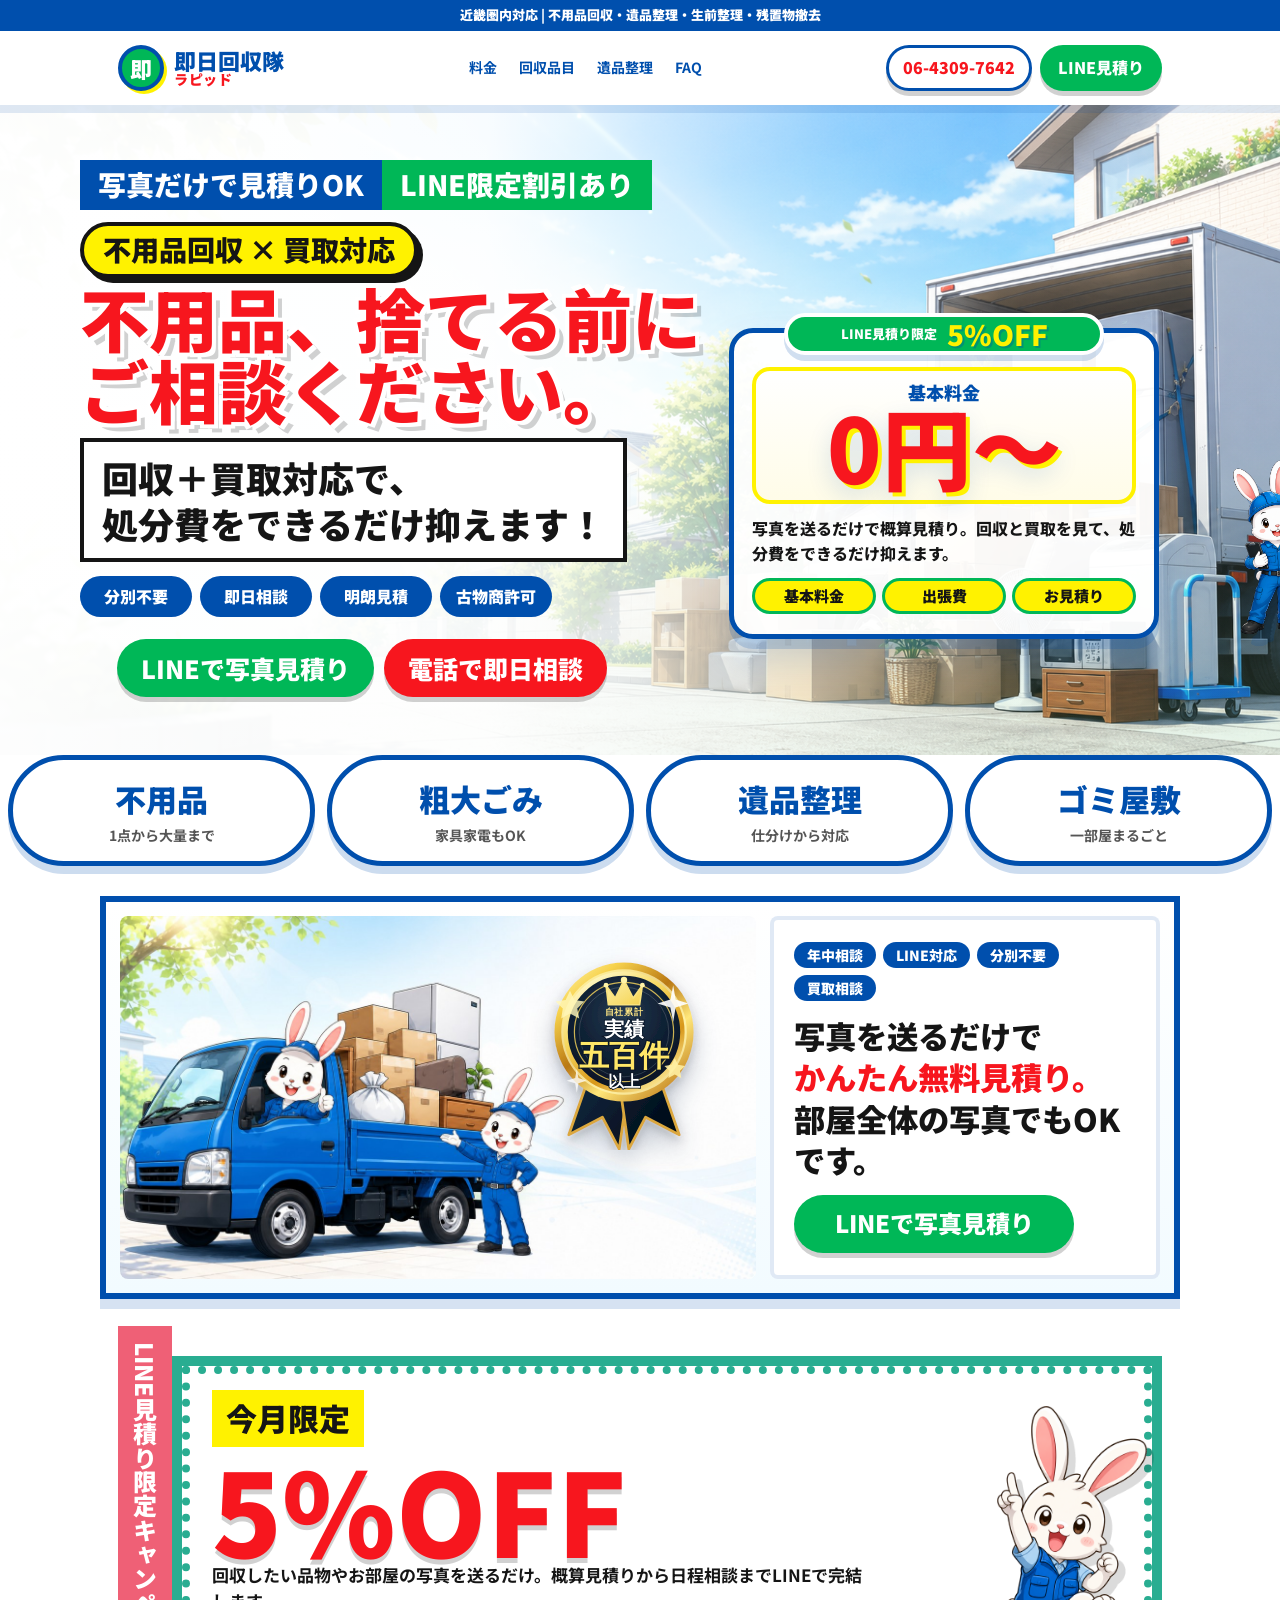
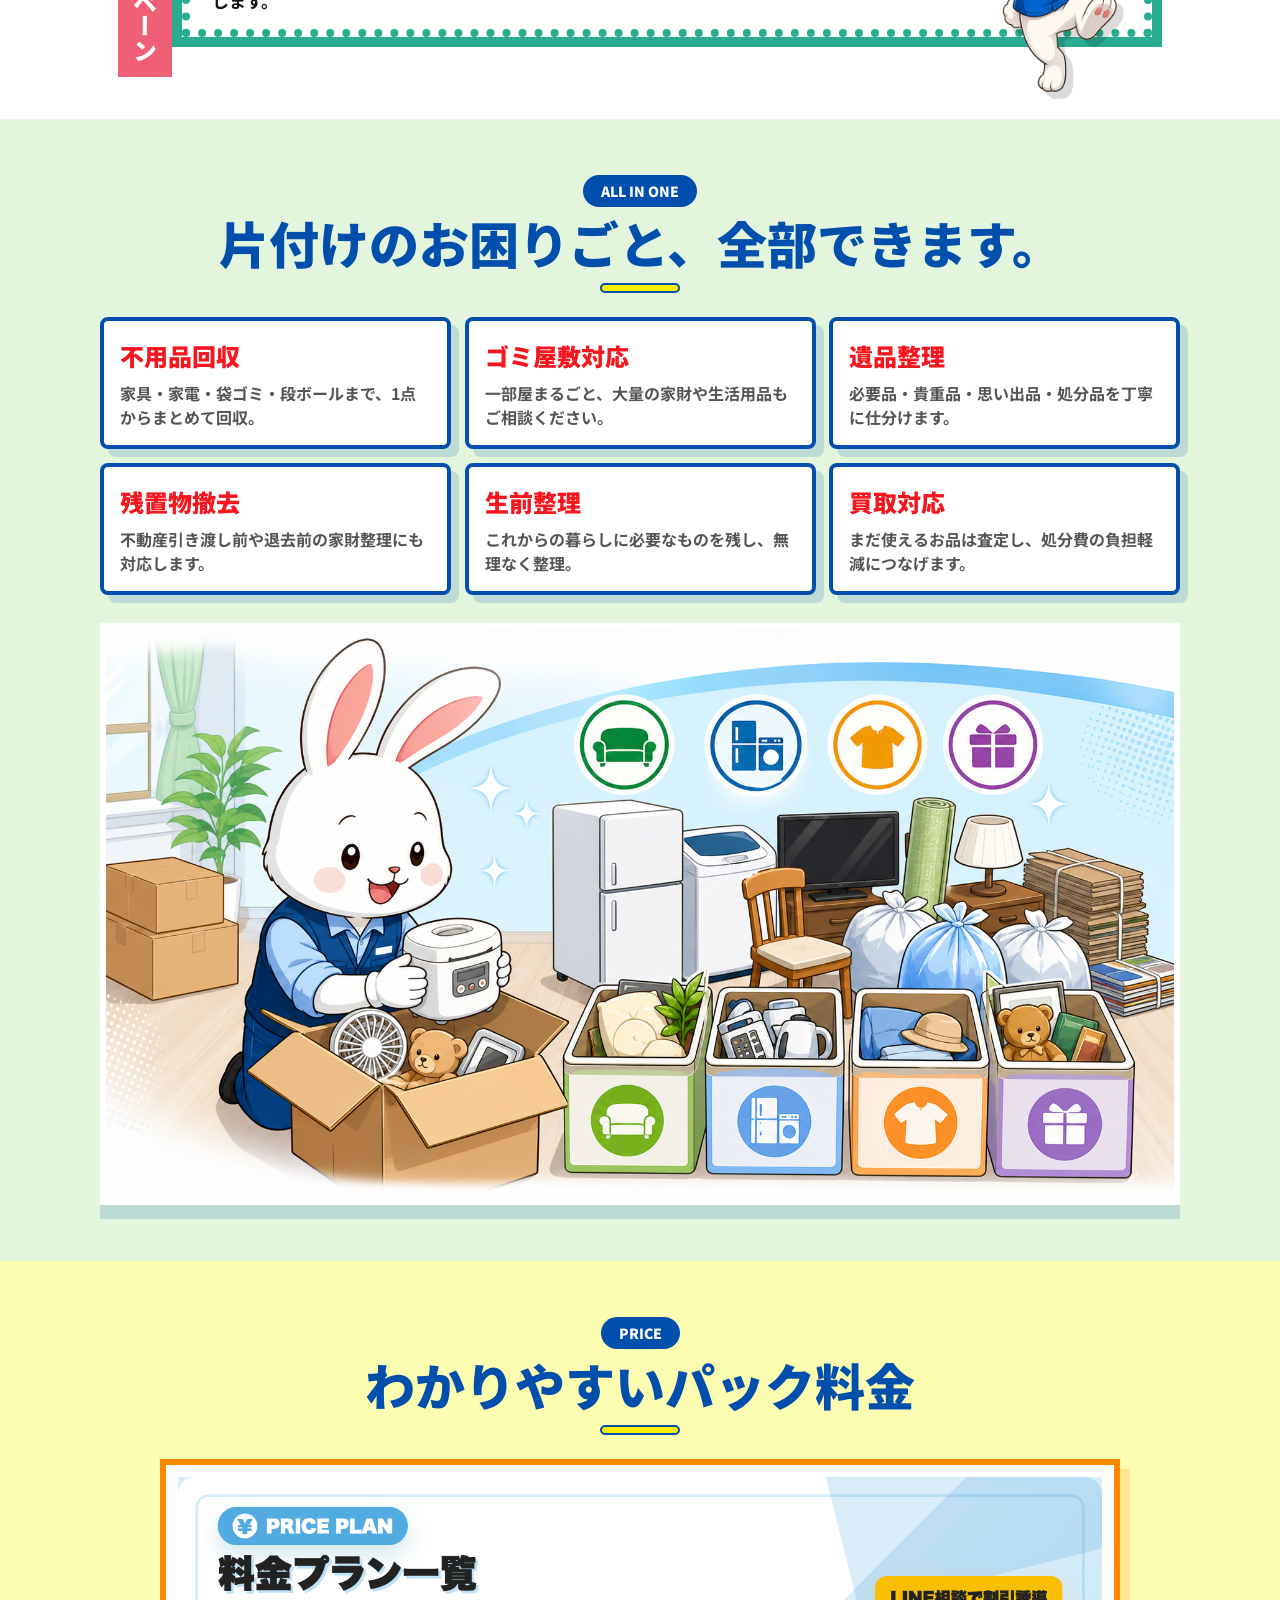
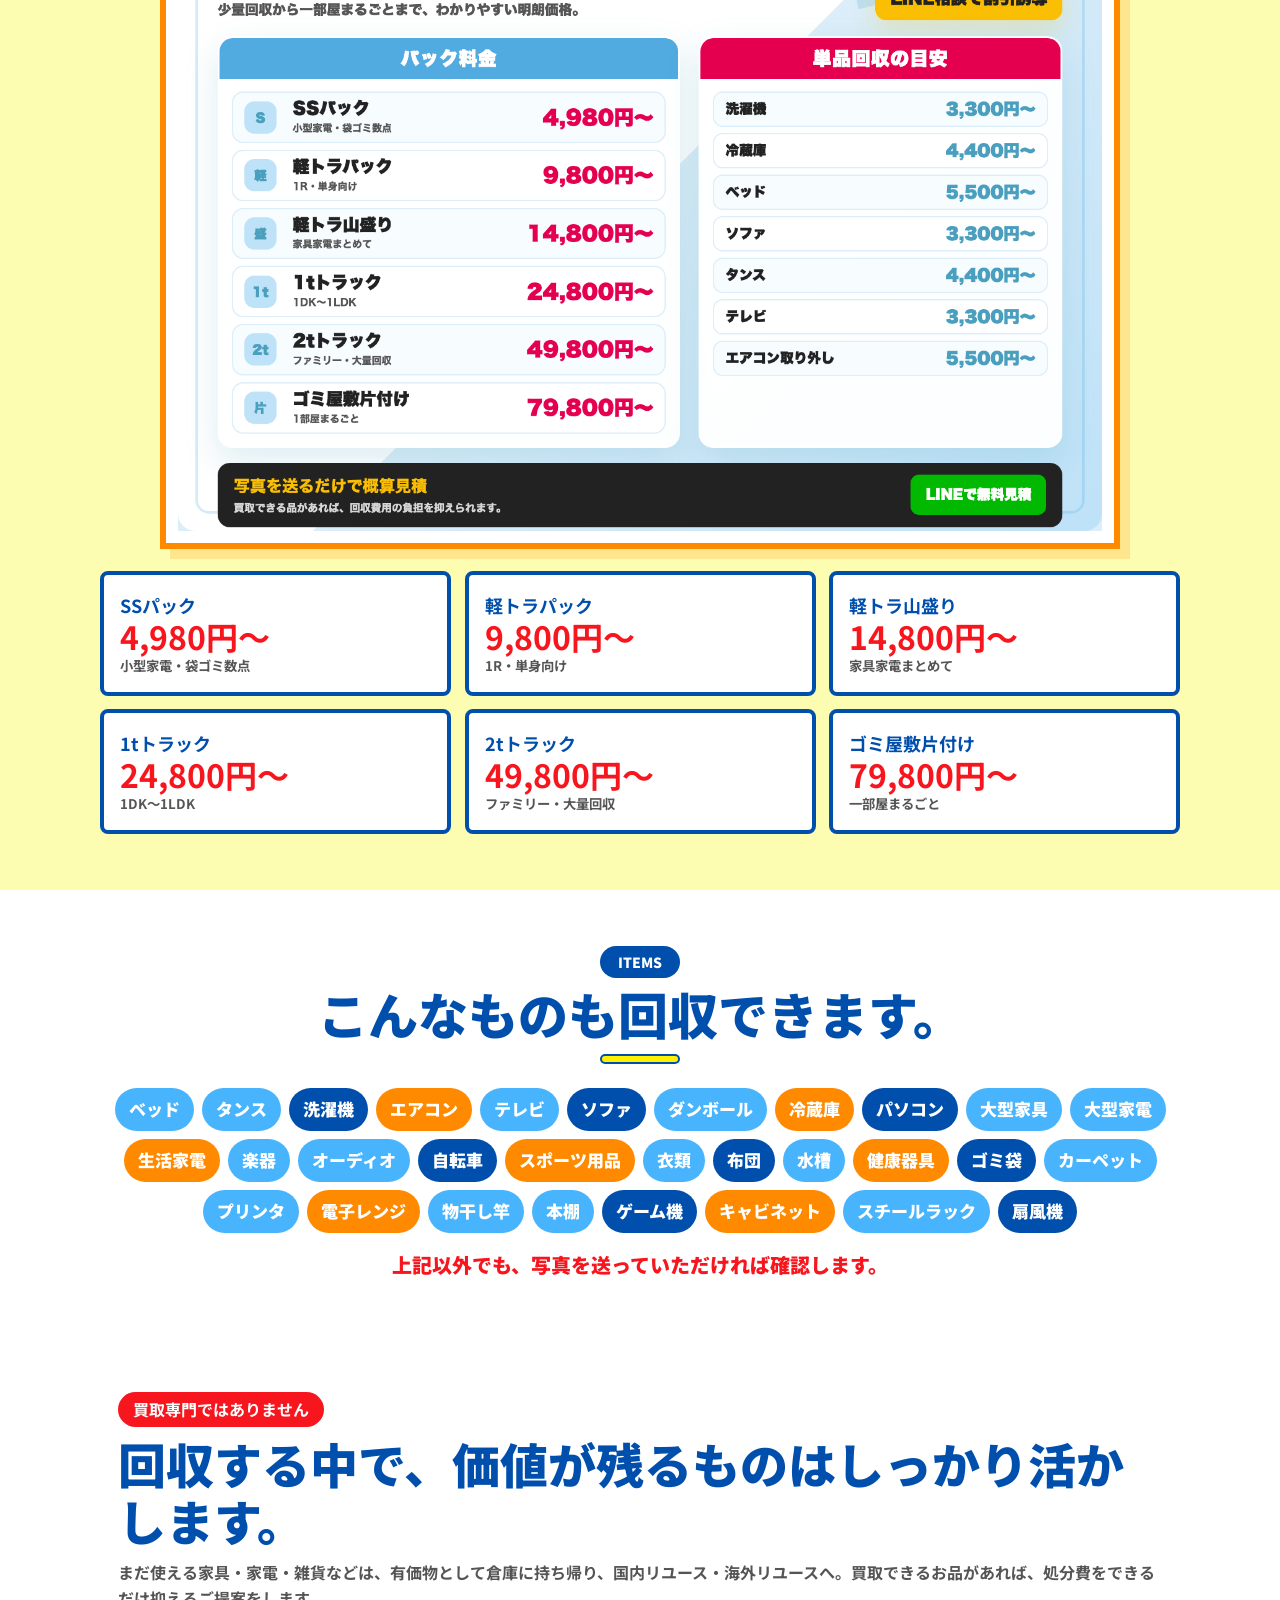
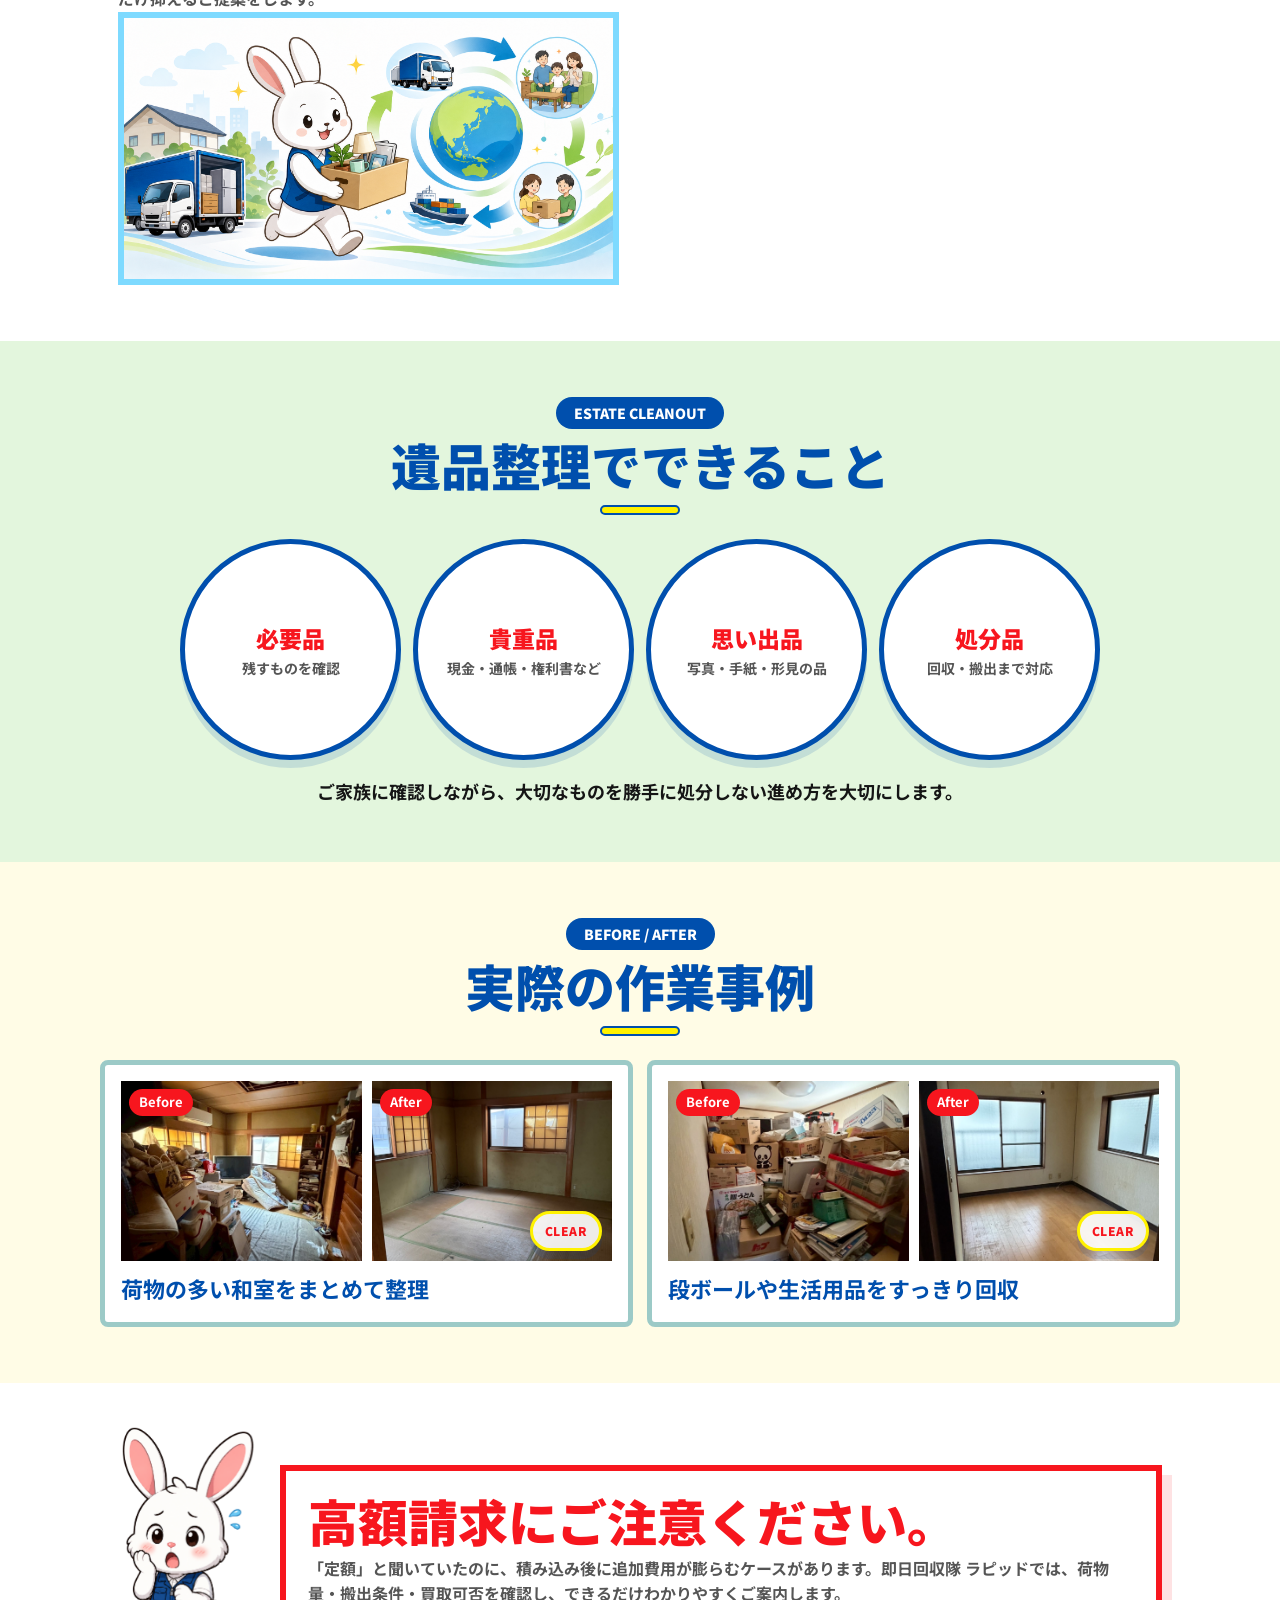
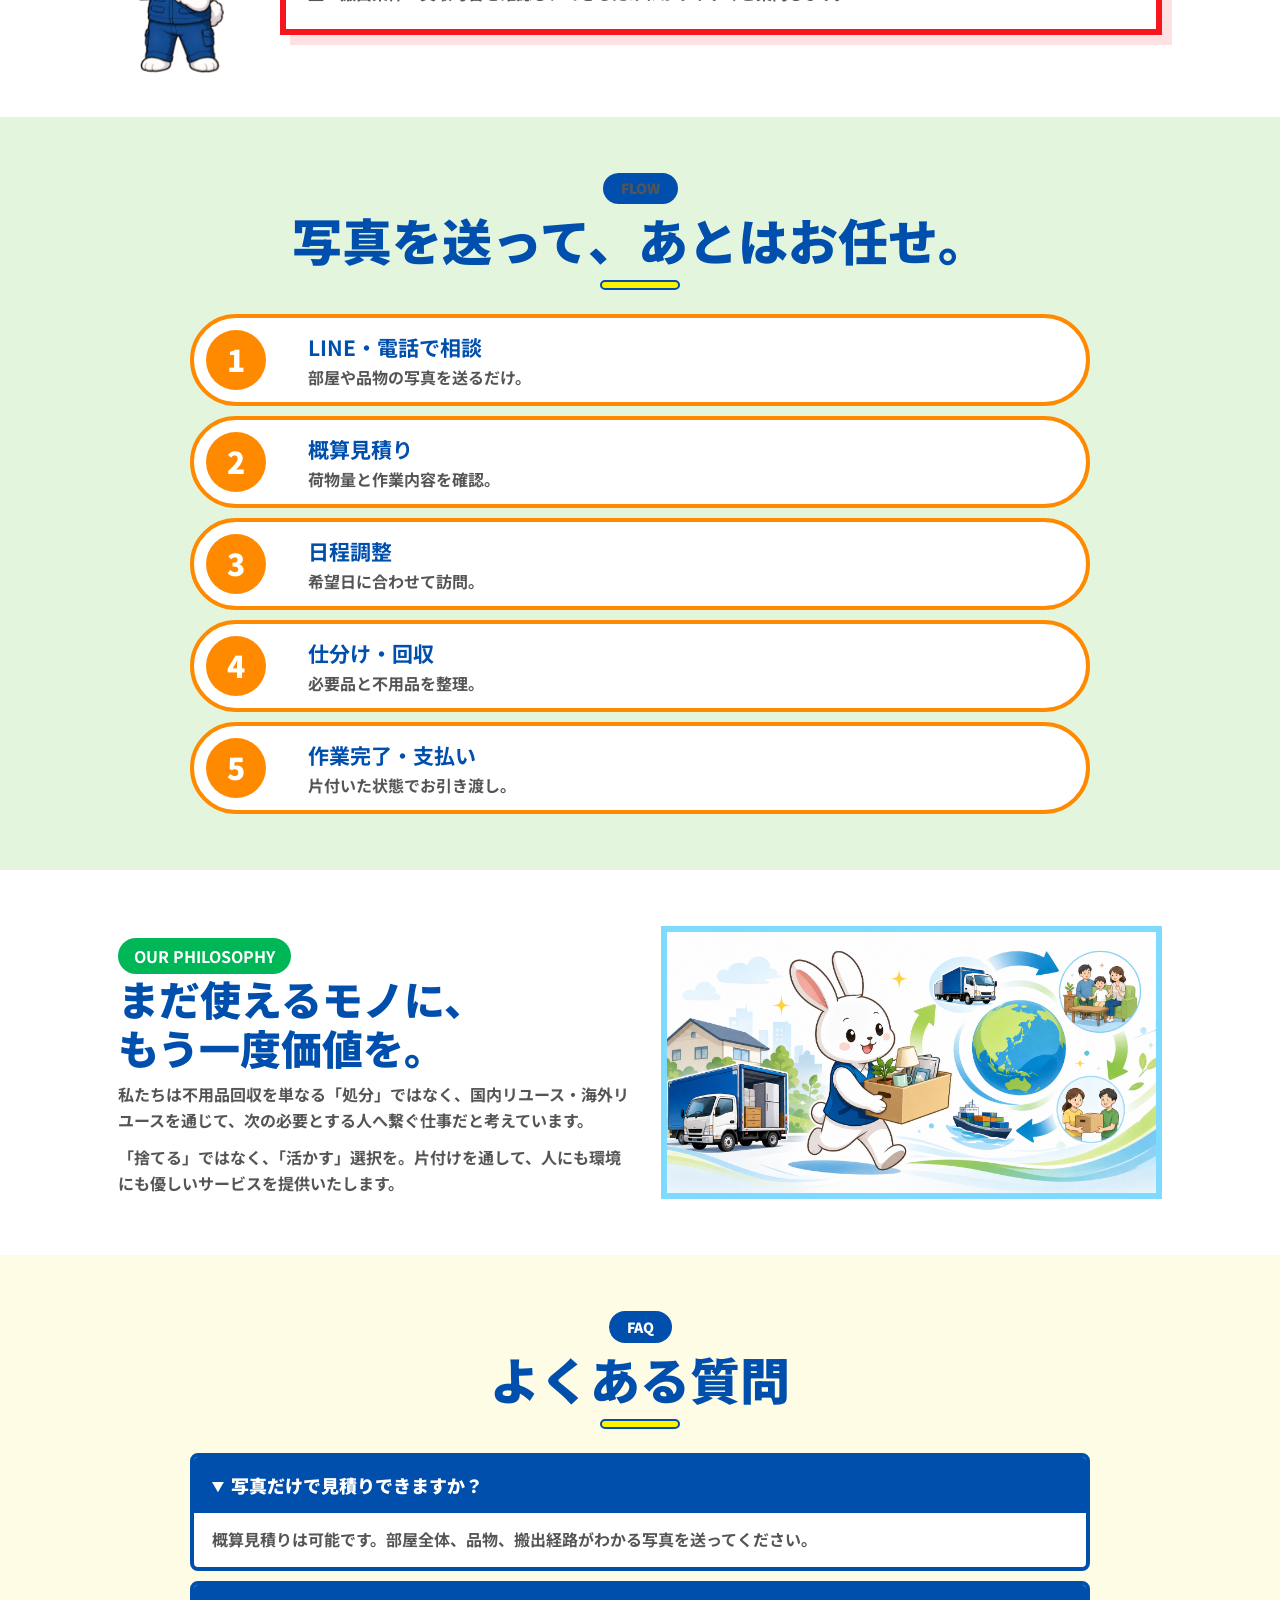
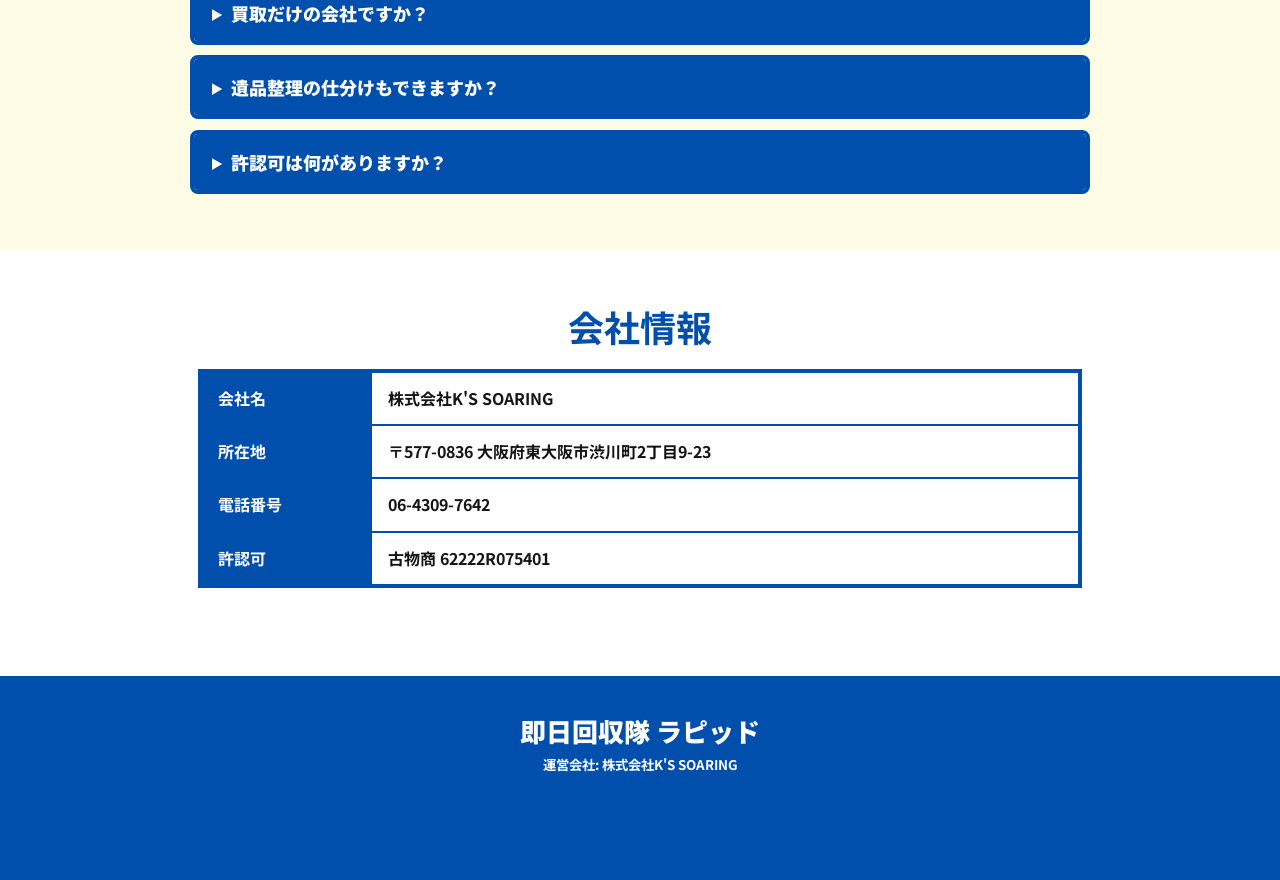
==== commit 7fff5189: "Add B plan authority badge" ====
--- a/index-b.html
+++ b/index-b.html
@@ -110,7 +110,8 @@
 
     <section class="cv-band" id="line-estimate">
       <div class="cv-visual">
-        <img src="assets/b-pattern/generated/line-estimate-truck-v2.jpg" alt="不用品回収トラックとうさぎスタッフ">
+        <img class="cv-main-image" src="assets/b-pattern/generated/line-estimate-truck-v2.jpg" alt="不用品回収トラックとうさぎスタッフ">
+        <img class="cv-authority-badge" src="assets/b-pattern/generated/authority-badge-500.svg" alt="実績五百件以上">
       </div>
       <div class="cv-content">
         <ul>
--- a/styles-b.css
+++ b/styles-b.css
@@ -598,17 +598,44 @@
 }
 
 .cv-visual {
+  position: relative;
   min-height: 300px;
   overflow: hidden;
   border-radius: 8px;
-  background: #eaf8ff;
-}
-
-.cv-visual img {
+  background: #fff;
+  isolation: isolate;
+}
+
+.cv-main-image {
   width: 100%;
   height: 100%;
   object-fit: cover;
   object-position: left center;
+  display: block;
+}
+
+.cv-authority-badge {
+  position: absolute;
+  z-index: 2;
+  top: clamp(16px, 3.3vw, 34px);
+  right: clamp(16px, 4.6vw, 48px);
+  width: clamp(124px, 13.5vw, 168px);
+  height: auto;
+  filter: drop-shadow(0 12px 13px rgba(0, 30, 74, 0.22));
+  pointer-events: none;
+  transform-origin: 50% 45%;
+  animation: authority-badge-float 4.8s ease-in-out infinite;
+}
+
+@keyframes authority-badge-float {
+  0%,
+  100% {
+    transform: translate3d(0, 0, 0) rotate(-2deg);
+  }
+
+  50% {
+    transform: translate3d(0, -6px, 0) rotate(1.5deg);
+  }
 }
 
 .cv-content {
@@ -1735,11 +1762,20 @@
     width: 100%;
     min-width: 0;
     min-height: 0;
-    aspect-ratio: 16 / 9;
-  }
-
-  .cv-visual img {
-    object-position: 28% center;
+    aspect-ratio: 2 / 1;
+  }
+
+  .cv-main-image {
+    object-fit: contain;
+    object-position: left center;
+    background: #fff;
+  }
+
+  .cv-authority-badge {
+    top: clamp(10px, 2.2vw, 18px);
+    right: clamp(10px, 2.4vw, 18px);
+    width: clamp(92px, 17vw, 132px);
+    filter: drop-shadow(0 7px 8px rgba(0, 30, 74, 0.18));
   }
 
   .cv-content {
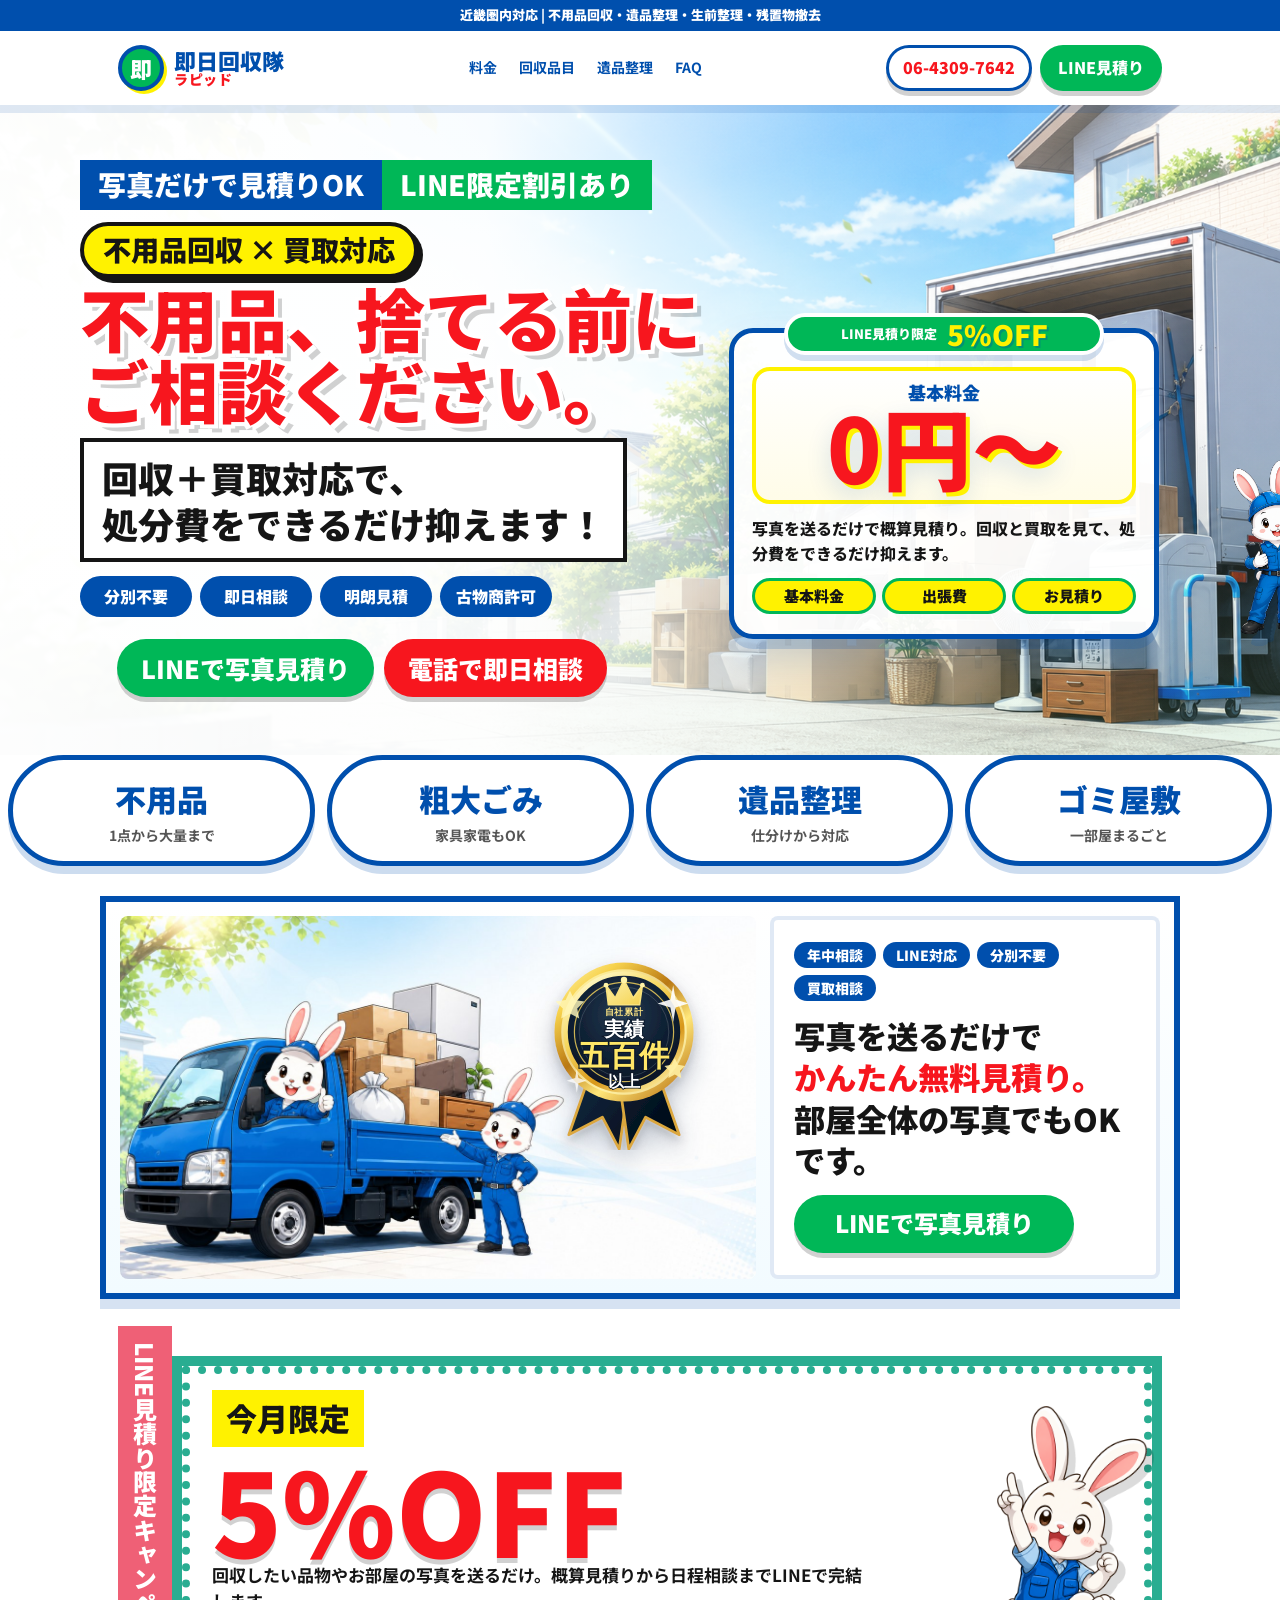
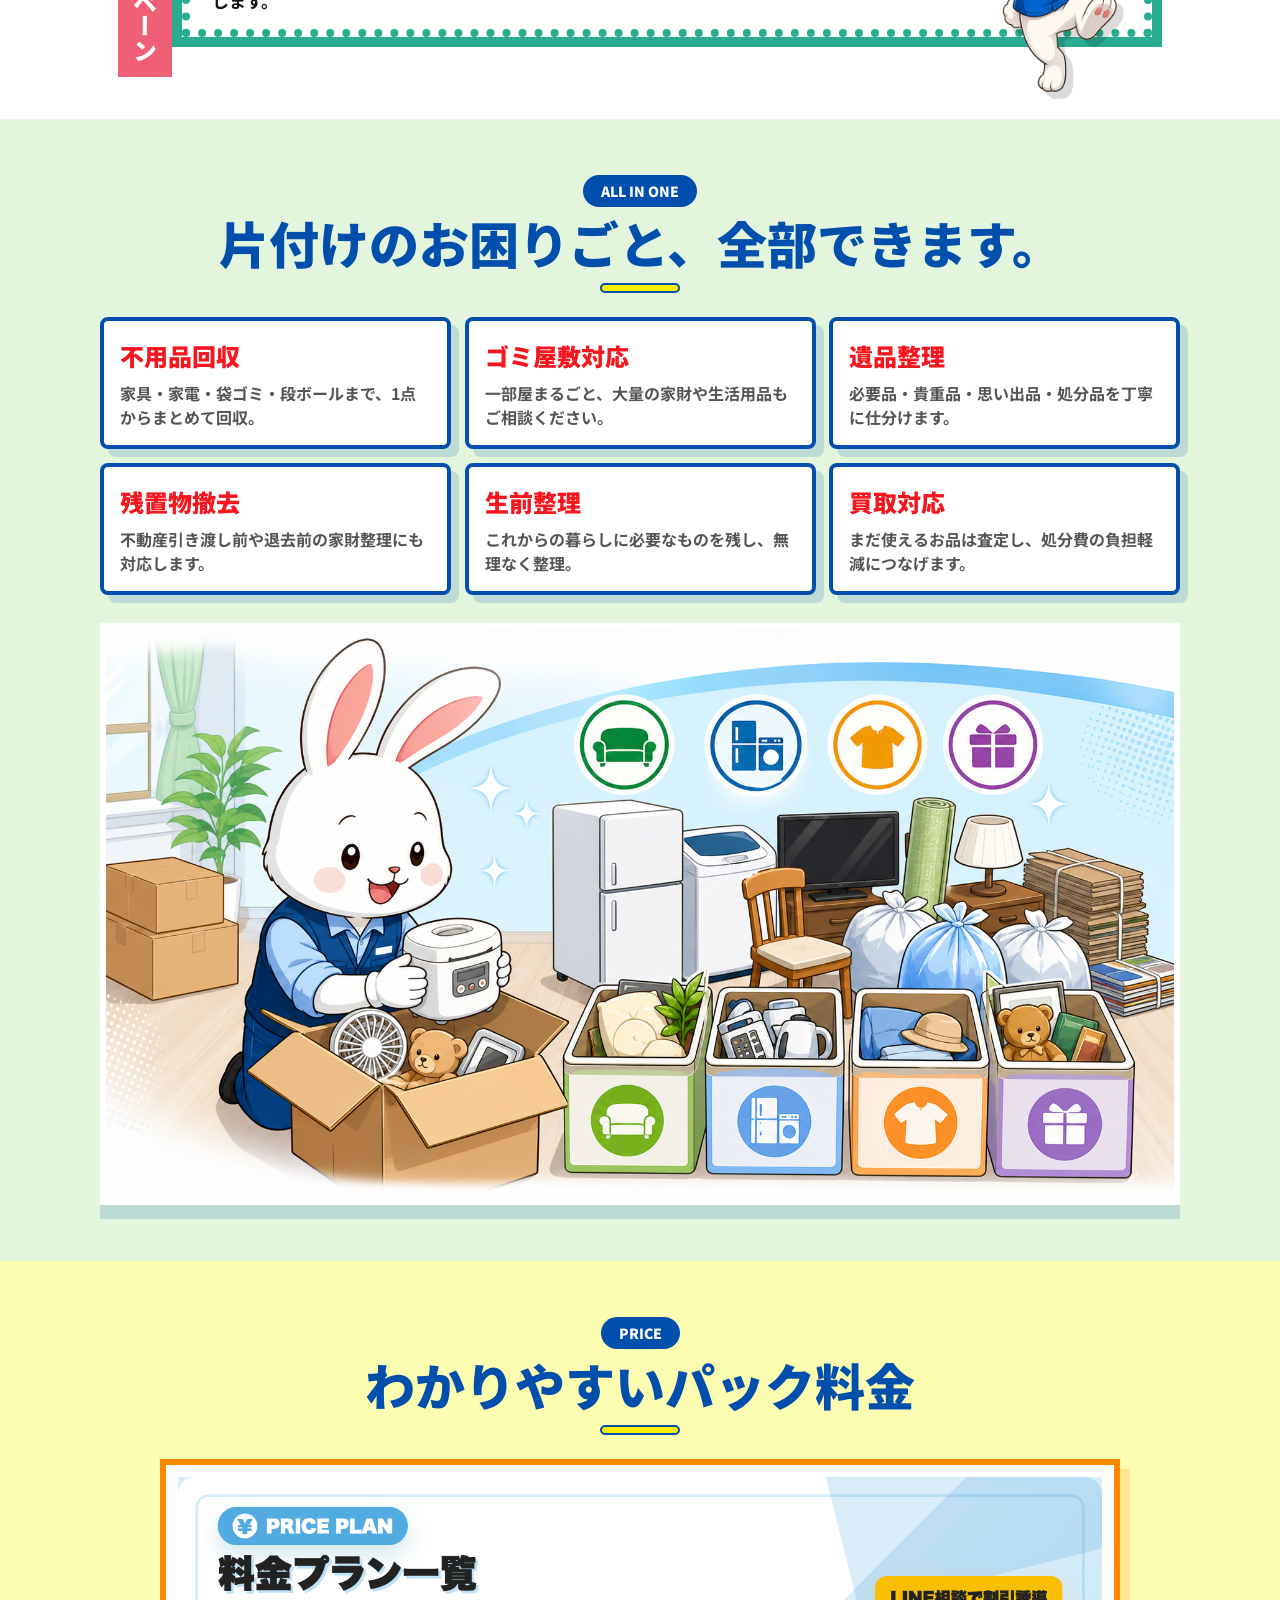
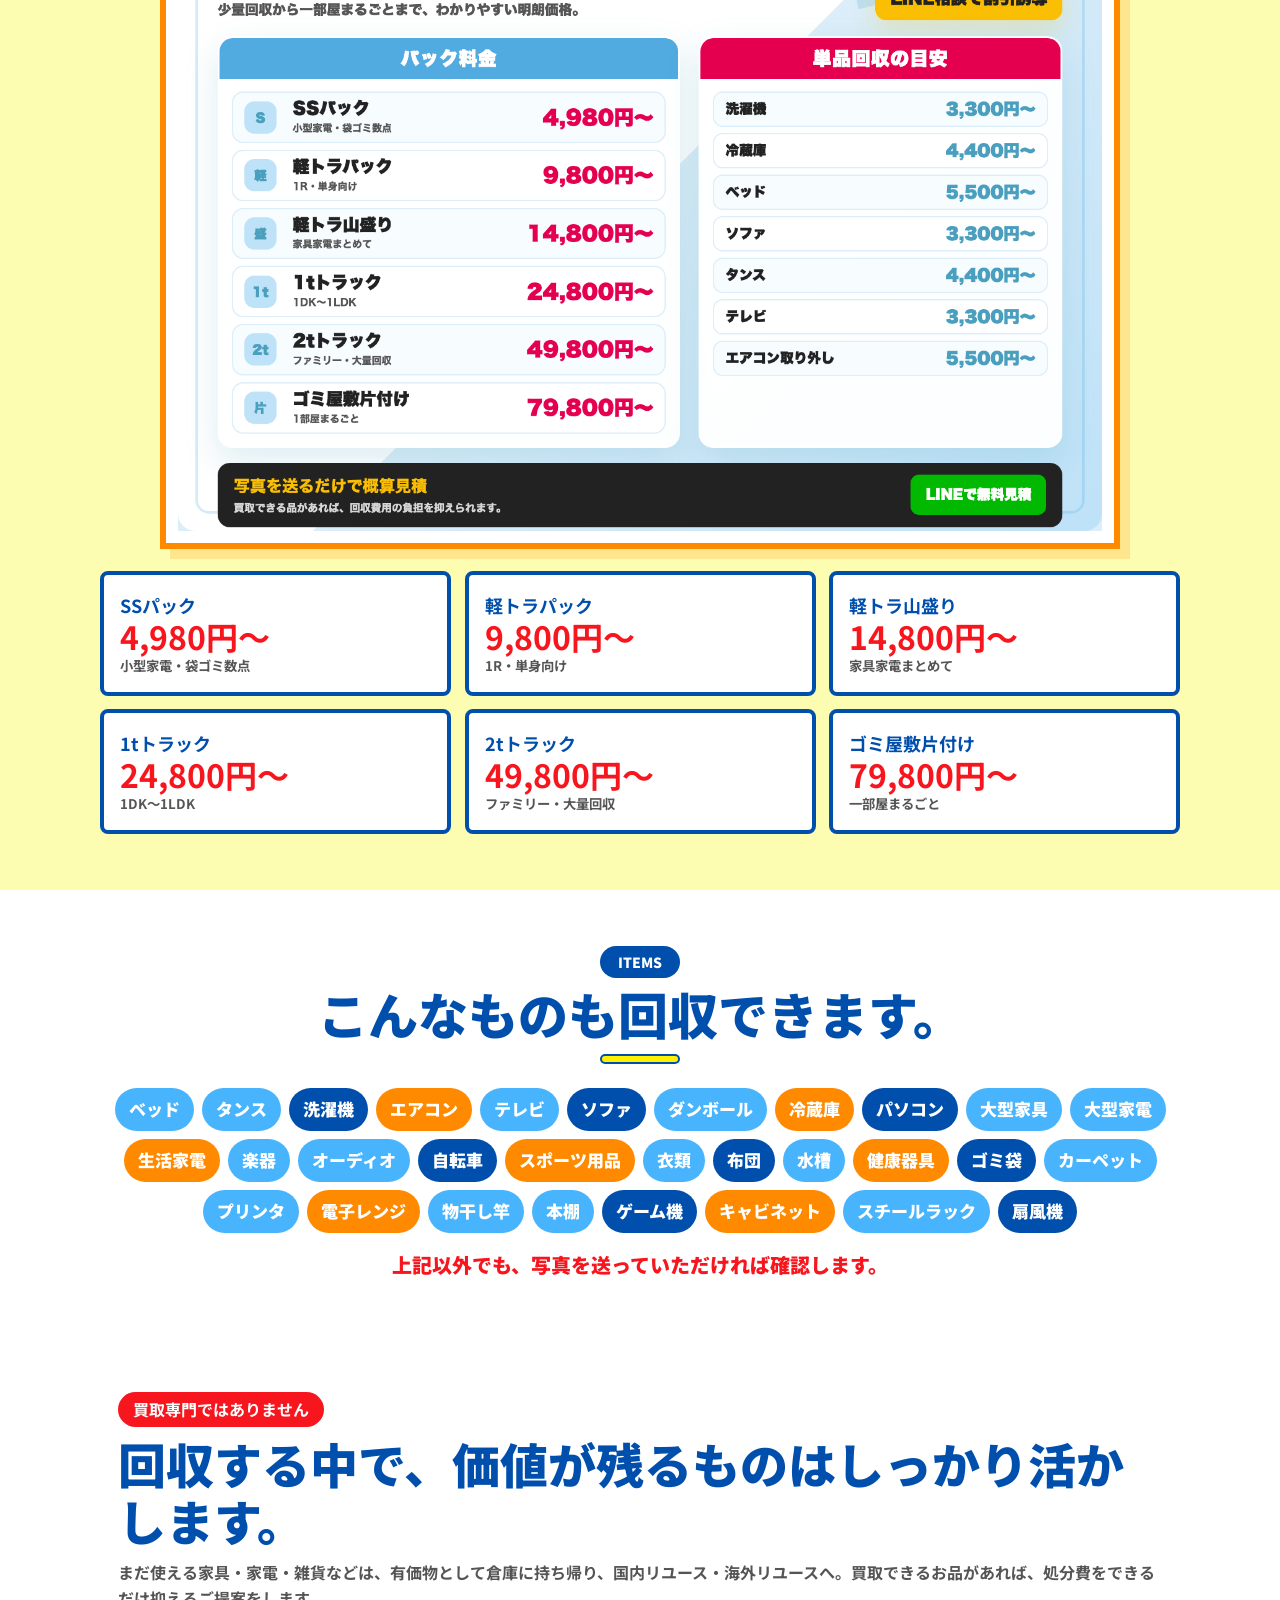
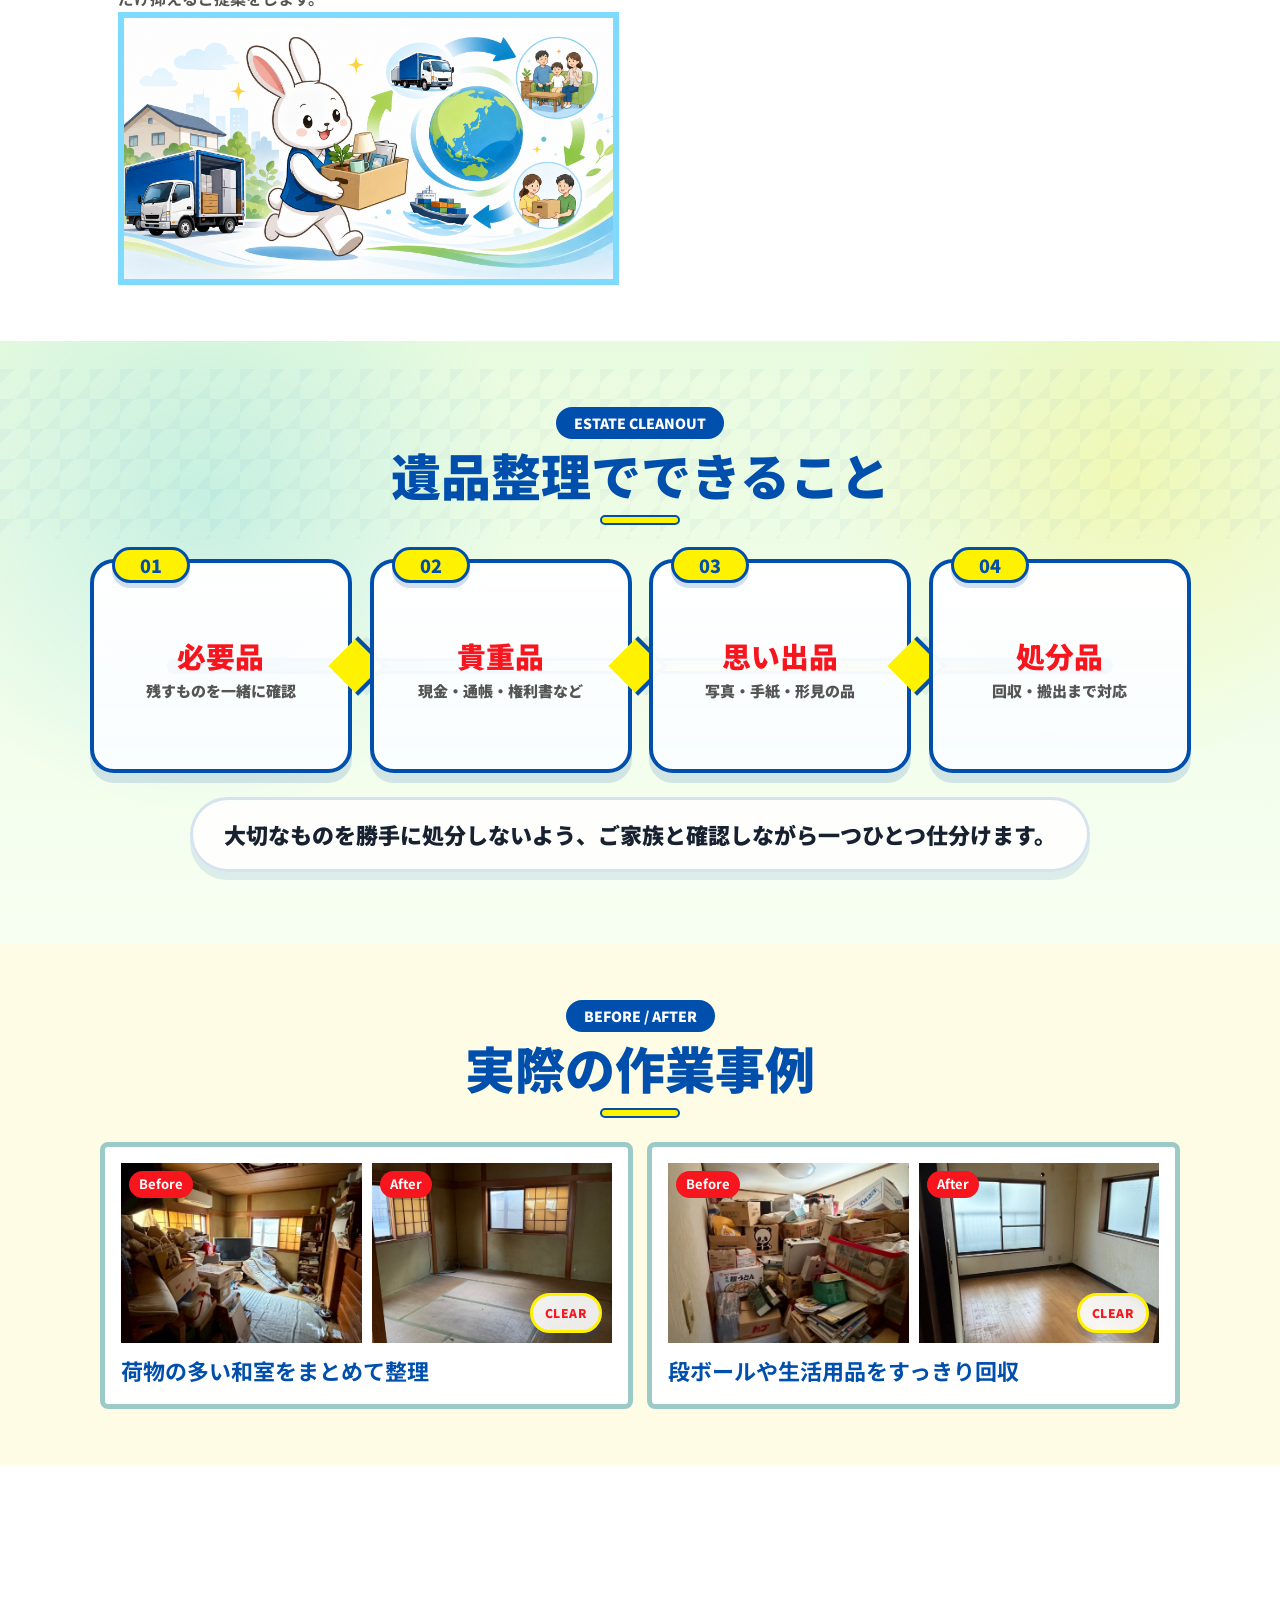
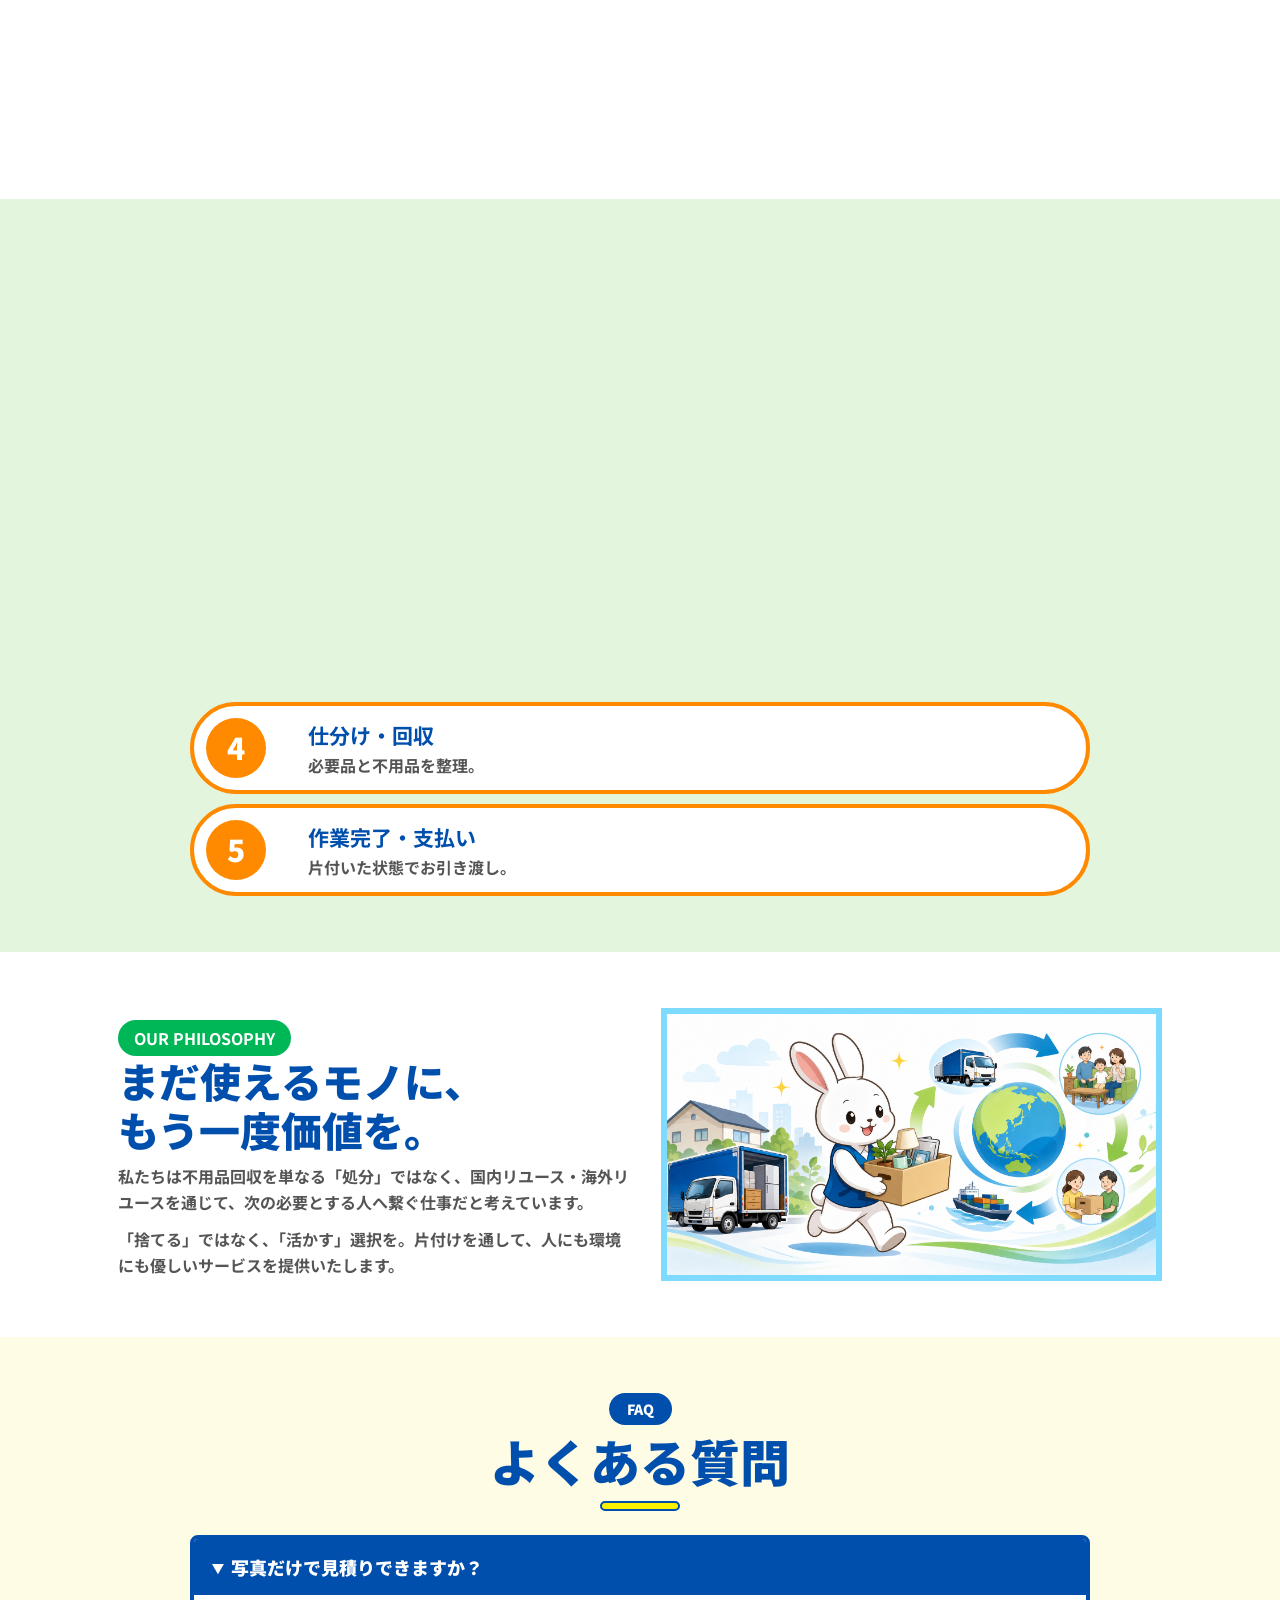
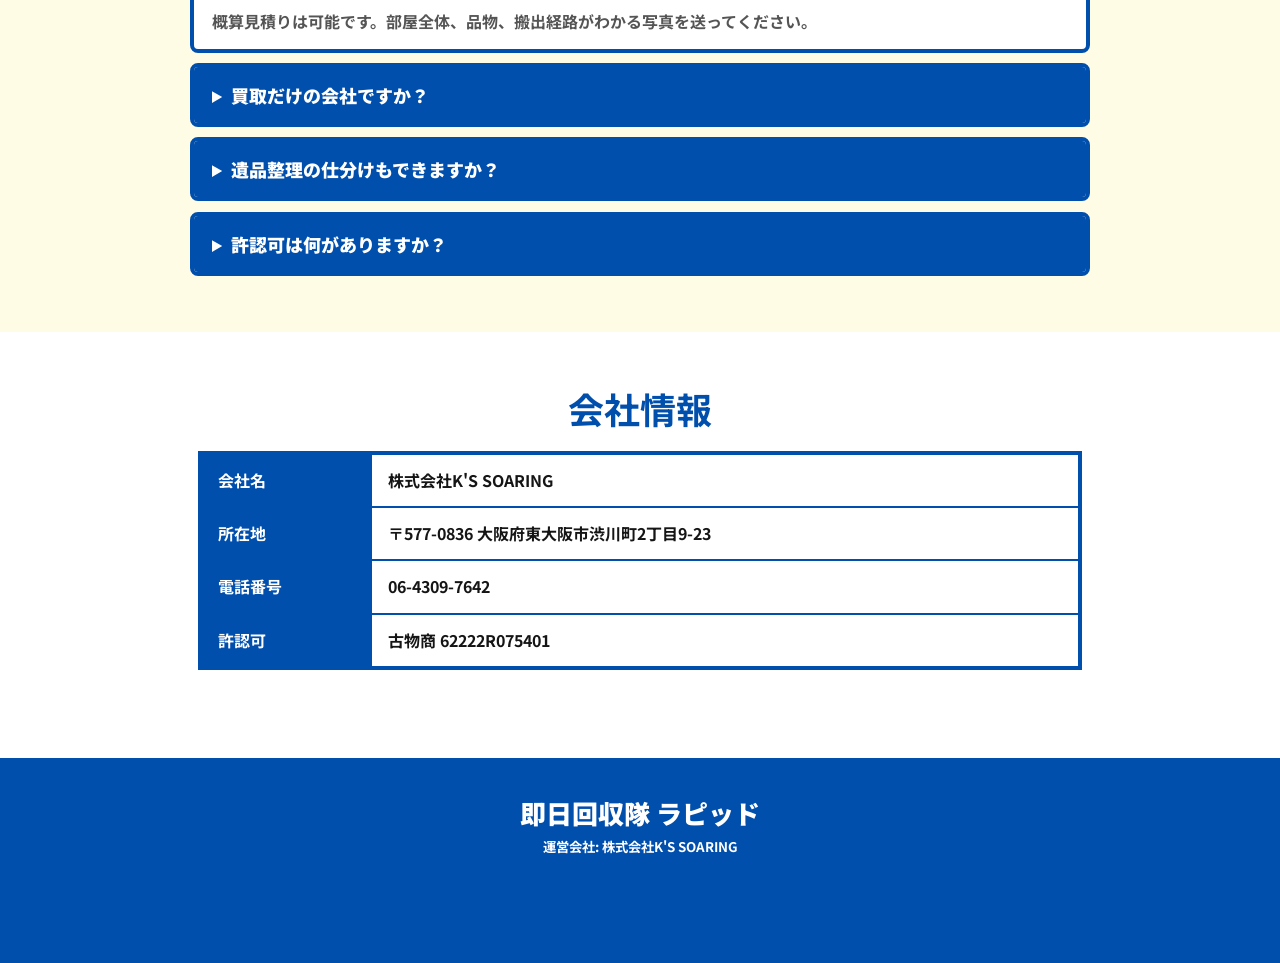
==== commit a0145fa3: "Polish estate cleanout section" ====
--- a/index-b.html
+++ b/index-b.html
@@ -222,12 +222,12 @@
         <h2>遺品整理でできること</h2>
       </div>
       <div class="ihin-grid">
-        <div><strong>必要品</strong><span>残すものを確認</span></div>
-        <div><strong>貴重品</strong><span>現金・通帳・権利書など</span></div>
-        <div><strong>思い出品</strong><span>写真・手紙・形見の品</span></div>
-        <div><strong>処分品</strong><span>回収・搬出まで対応</span></div>
-      </div>
-      <p>ご家族に確認しながら、大切なものを勝手に処分しない進め方を大切にします。</p>
+        <div data-step="01"><strong>必要品</strong><span>残すものを一緒に確認</span></div>
+        <div data-step="02"><strong>貴重品</strong><span>現金・通帳・権利書など</span></div>
+        <div data-step="03"><strong>思い出品</strong><span>写真・手紙・形見の品</span></div>
+        <div data-step="04"><strong>処分品</strong><span>回収・搬出まで対応</span></div>
+      </div>
+      <p>大切なものを勝手に処分しないよう、ご家族と確認しながら一つひとつ仕分けます。</p>
     </section>
 
     <section class="section works">
--- a/styles-b.css
+++ b/styles-b.css
@@ -1049,52 +1049,150 @@
 }
 
 .ihin {
-  background: var(--pale);
+  position: relative;
+  overflow: hidden;
+  padding-top: 66px;
+  padding-bottom: 72px;
+  background:
+    radial-gradient(circle at 16% 26%, rgba(0, 178, 214, 0.16), transparent 27%),
+    radial-gradient(circle at 88% 22%, rgba(255, 232, 0, 0.2), transparent 24%),
+    linear-gradient(180deg, #e9fbdf 0%, #f7fff2 100%);
+}
+
+.ihin::before {
+  content: "";
+  position: absolute;
+  inset: 28px 0 auto;
+  height: 170px;
+  background:
+    linear-gradient(135deg, rgba(0, 79, 173, 0.08) 25%, transparent 25%) 0 0 / 30px 30px,
+    linear-gradient(315deg, rgba(0, 79, 173, 0.06) 25%, transparent 25%) 0 0 / 30px 30px;
+  opacity: 0.45;
+  pointer-events: none;
+}
+
+.ihin .section-title {
+  position: relative;
+  z-index: 1;
+  margin-bottom: 34px;
 }
 
 .ihin-grid {
-  max-width: 920px;
-  margin: 0 auto 18px;
+  position: relative;
+  z-index: 1;
+  max-width: 1100px;
+  margin: 0 auto 24px;
   display: grid;
   grid-template-columns: repeat(4, 1fr);
-  gap: 12px;
+  gap: 18px;
+}
+
+.ihin-grid::before {
+  content: "";
+  position: absolute;
+  top: 50%;
+  left: 7%;
+  right: 7%;
+  height: 10px;
+  background: linear-gradient(90deg, var(--blue), var(--aqua), var(--yellow), var(--blue));
+  border: 3px solid var(--blue);
+  border-radius: 999px;
+  box-shadow: 0 7px 0 rgba(0, 79, 173, 0.12);
+  transform: translateY(-50%);
+  pointer-events: none;
 }
 
 .ihin-grid div {
-  padding: 22px 12px;
+  position: relative;
+  z-index: 1;
+  min-height: 214px;
+  padding: 34px 18px 24px;
   text-align: center;
-  background: var(--white);
-  border: 5px solid var(--blue);
-  border-radius: 50%;
-  aspect-ratio: 1;
-  display: grid;
-  place-content: center;
-  box-shadow: 0 8px 0 rgba(0, 79, 173, 0.14);
-  transition: transform 0.34s ease, box-shadow 0.34s ease;
+  background:
+    linear-gradient(180deg, rgba(255, 255, 255, 0.98), rgba(248, 253, 255, 0.96));
+  border: 4px solid var(--blue);
+  border-radius: 24px;
+  display: flex;
+  flex-direction: column;
+  justify-content: center;
+  gap: 9px;
+  box-shadow:
+    0 10px 0 rgba(0, 79, 173, 0.14),
+    inset 0 0 0 1px rgba(255, 255, 255, 0.82);
+  transition: transform 0.34s ease, box-shadow 0.34s ease, border-color 0.34s ease;
+}
+
+.ihin-grid div::before {
+  content: attr(data-step);
+  position: absolute;
+  top: -16px;
+  left: 18px;
+  min-width: 48px;
+  padding: 6px 12px;
+  color: var(--blue);
+  background: var(--yellow);
+  border: 3px solid var(--blue);
+  border-radius: 999px;
+  box-shadow: 0 5px 0 rgba(0, 79, 173, 0.18);
+  font-family: "Roboto Condensed", "Noto Sans JP", sans-serif;
+  font-size: 18px;
+  line-height: 1;
+  font-weight: 900;
+  letter-spacing: 0;
+}
+
+.ihin-grid div:not(:last-child)::after {
+  content: "";
+  position: absolute;
+  top: 50%;
+  right: -31px;
+  z-index: 2;
+  width: 38px;
+  height: 38px;
+  background: var(--yellow);
+  border-top: 4px solid var(--blue);
+  border-right: 4px solid var(--blue);
+  transform: translateY(-50%) rotate(45deg);
+  box-shadow: 6px -6px 0 rgba(0, 79, 173, 0.08);
 }
 
 .ihin-grid div:hover {
-  transform: translateY(-7px) rotate(-1deg);
-  box-shadow: 0 14px 0 rgba(0, 79, 173, 0.12);
+  border-color: #004293;
+  transform: translateY(-7px);
+  box-shadow:
+    0 16px 0 rgba(0, 79, 173, 0.12),
+    inset 0 0 0 1px rgba(255, 255, 255, 0.82);
 }
 
 .ihin-grid strong {
   color: var(--red);
-  font-size: 23px;
+  font-size: clamp(24px, 2.25vw, 32px);
+  line-height: 1.1;
   font-weight: 900;
 }
 
 .ihin-grid span {
   color: var(--muted);
-  font-size: 14px;
+  font-size: 15px;
+  line-height: 1.45;
+  font-weight: 900;
 }
 
 .ihin > p {
-  max-width: 820px;
+  position: relative;
+  z-index: 1;
+  max-width: 900px;
   margin: 0 auto;
+  padding: 17px 24px;
   text-align: center;
-  font-size: 18px;
-  line-height: 1.55;
+  color: #17212f;
+  background: rgba(255, 255, 255, 0.86);
+  border: 3px solid rgba(0, 79, 173, 0.16);
+  border-radius: 999px;
+  box-shadow: 0 8px 0 rgba(0, 79, 173, 0.1);
+  font-size: clamp(17px, 2vw, 22px);
+  line-height: 1.6;
+  font-weight: 900;
 }
 
 .works {
@@ -1823,8 +1921,40 @@
     width: 100%;
   }
 
+  .ihin {
+    padding-top: 52px;
+    padding-bottom: 54px;
+  }
+
   .ihin-grid {
+    max-width: 640px;
     grid-template-columns: repeat(2, 1fr);
+    gap: 24px 14px;
+  }
+
+  .ihin-grid::before,
+  .ihin-grid div:not(:last-child)::after {
+    display: none;
+  }
+
+  .ihin-grid div {
+    min-height: 164px;
+    padding: 30px 14px 20px;
+    border-radius: 20px;
+  }
+
+  .ihin-grid div::before {
+    top: -13px;
+    left: 14px;
+    min-width: 42px;
+    padding: 5px 10px;
+    font-size: 15px;
+  }
+
+  .ihin > p {
+    max-width: 640px;
+    border-radius: 22px;
+    font-size: 17px;
   }
 
   .works-grid,
@@ -1992,9 +2122,27 @@
     font-size: 29px;
   }
 
+  .ihin-grid {
+    gap: 22px 10px;
+  }
+
   .ihin-grid div {
+    min-height: 144px;
+    padding: 28px 10px 18px;
     border-radius: 18px;
-    aspect-ratio: auto;
+  }
+
+  .ihin-grid strong {
+    font-size: 22px;
+  }
+
+  .ihin-grid span {
+    font-size: 13px;
+  }
+
+  .ihin > p {
+    padding: 15px 14px;
+    font-size: 15px;
   }
 
   .flow li {
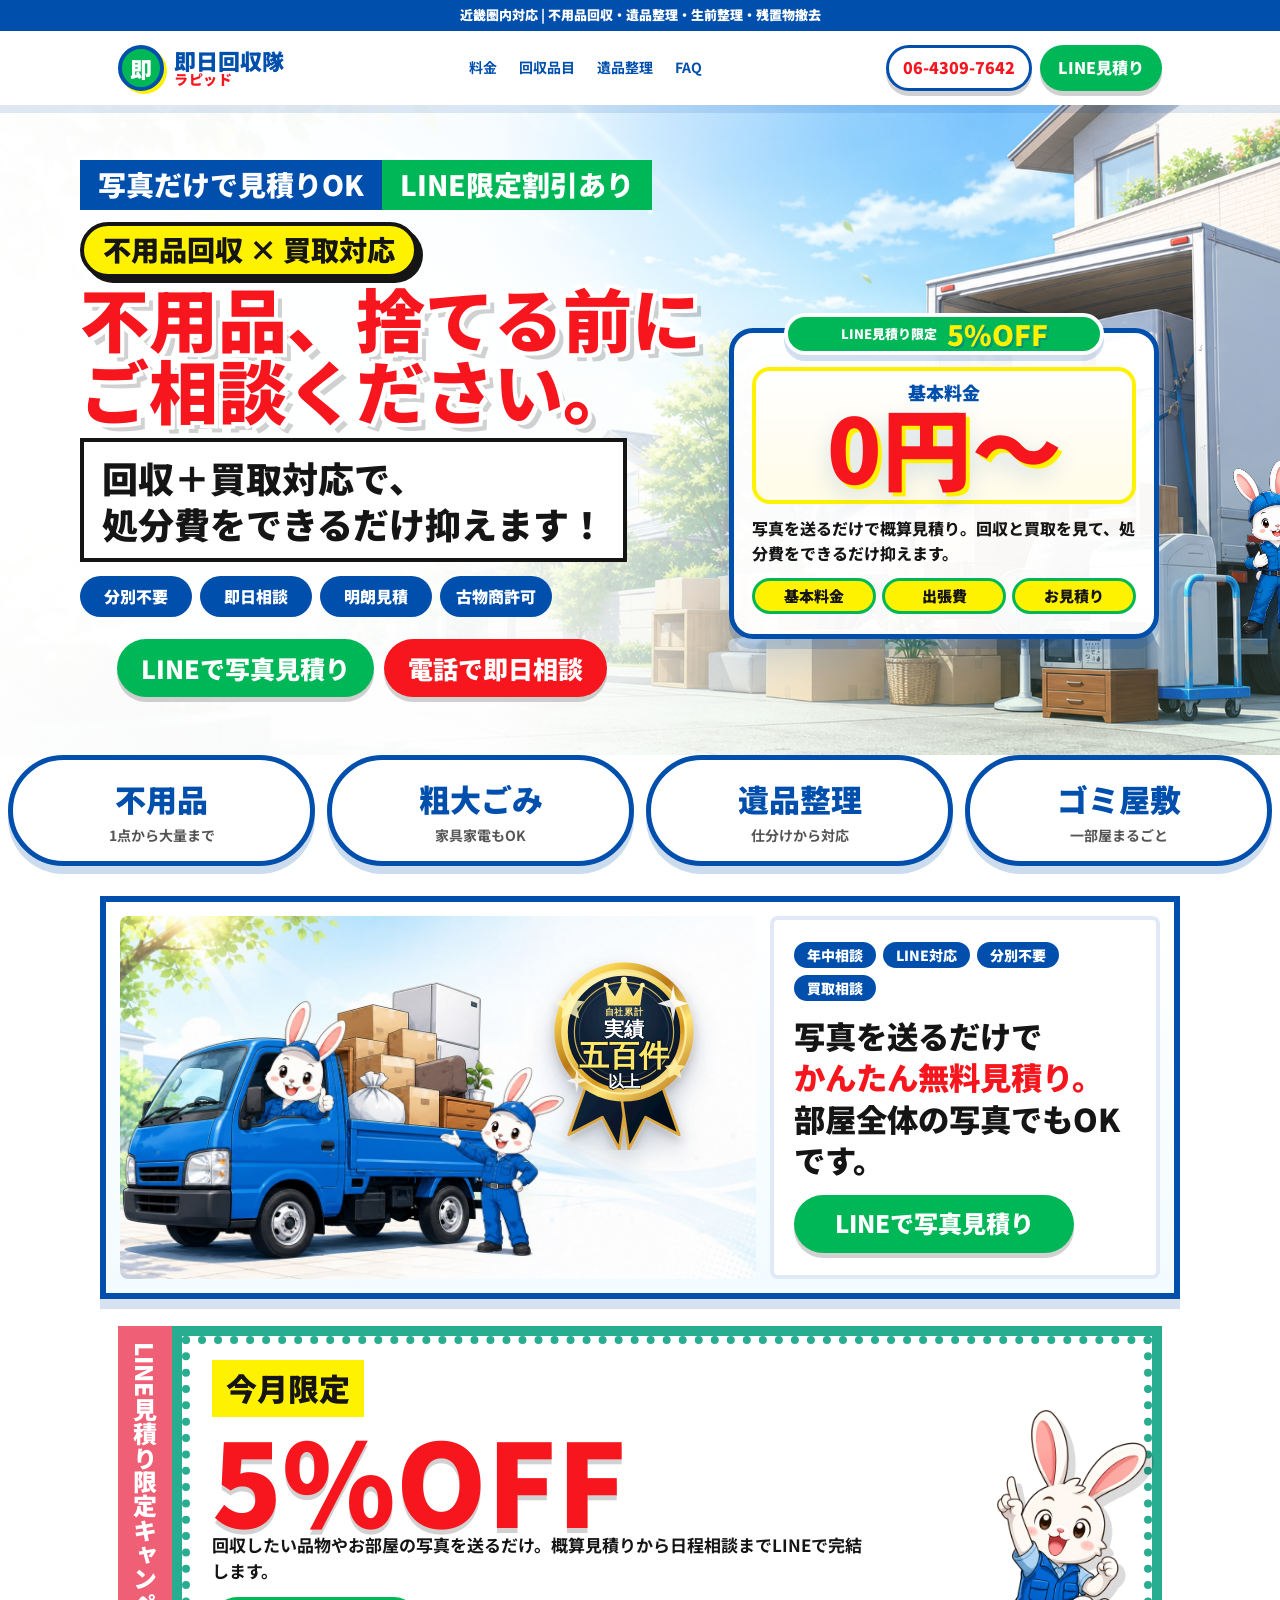
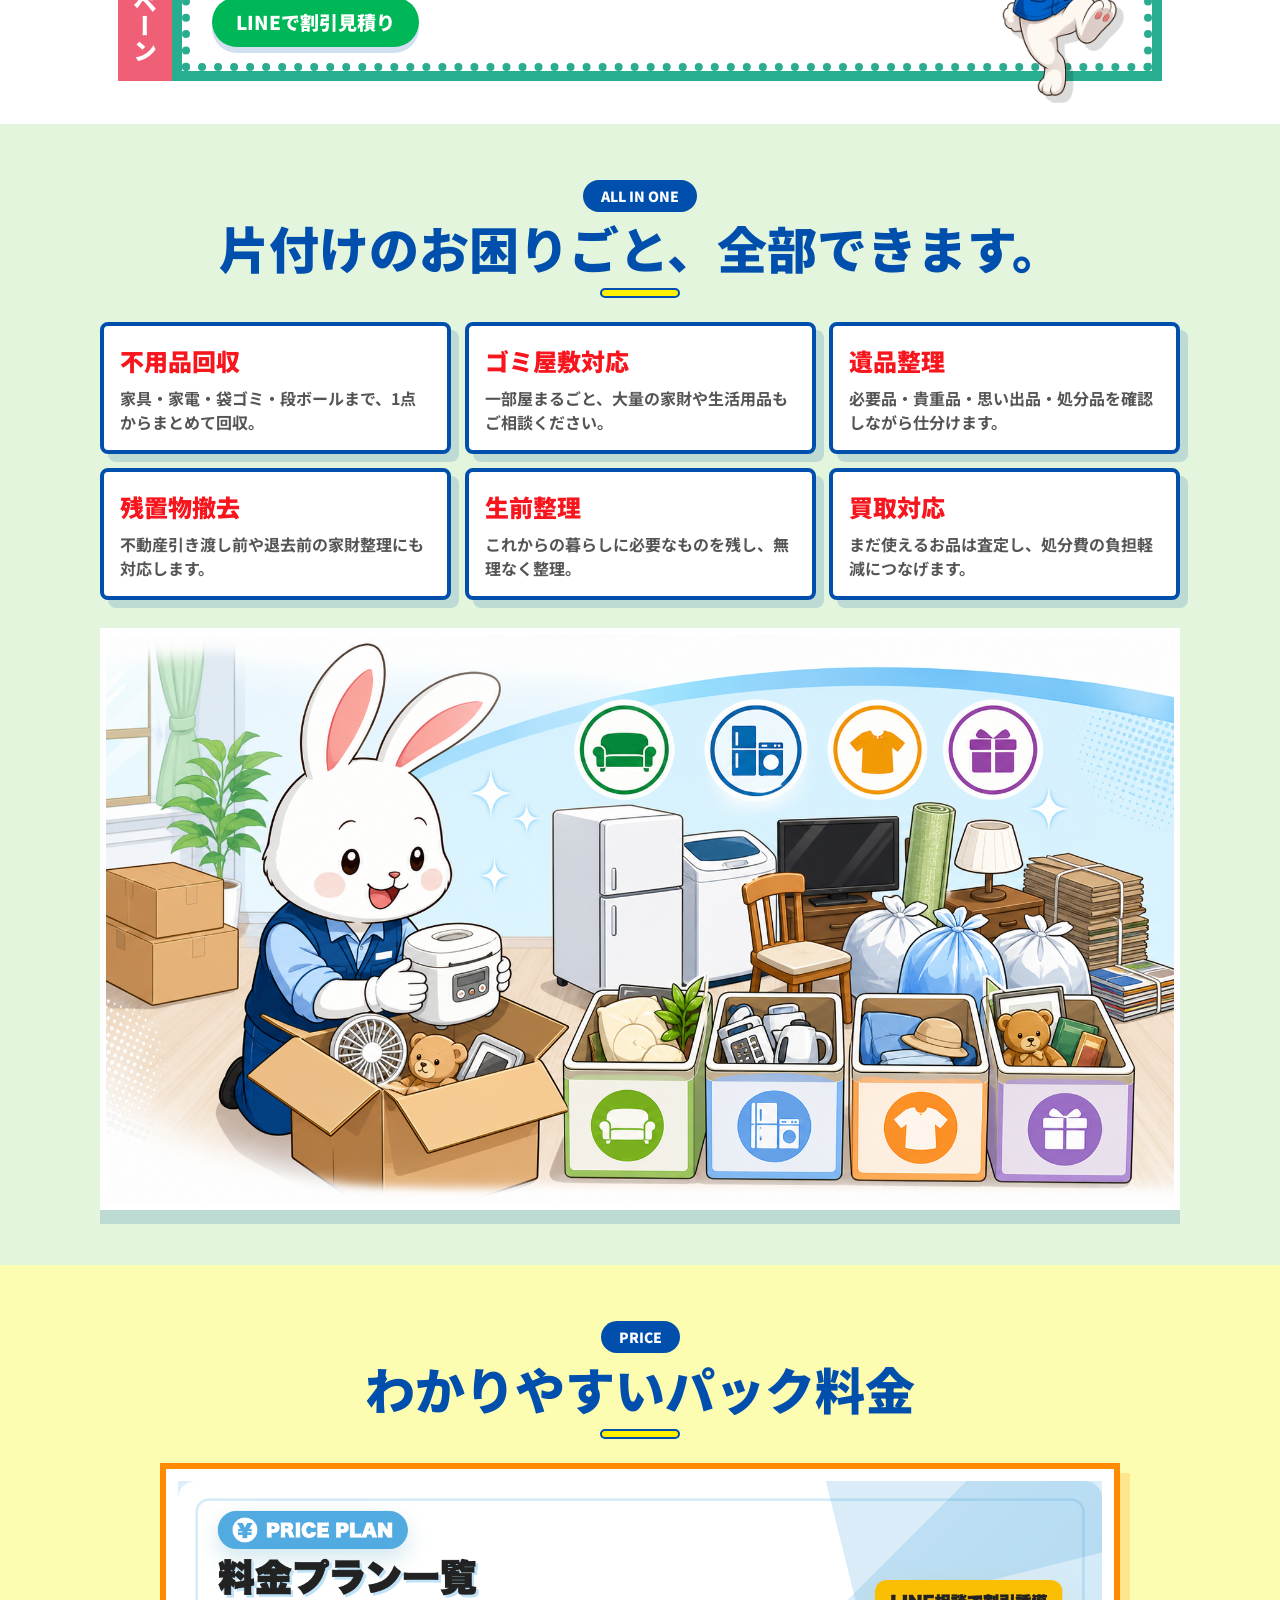
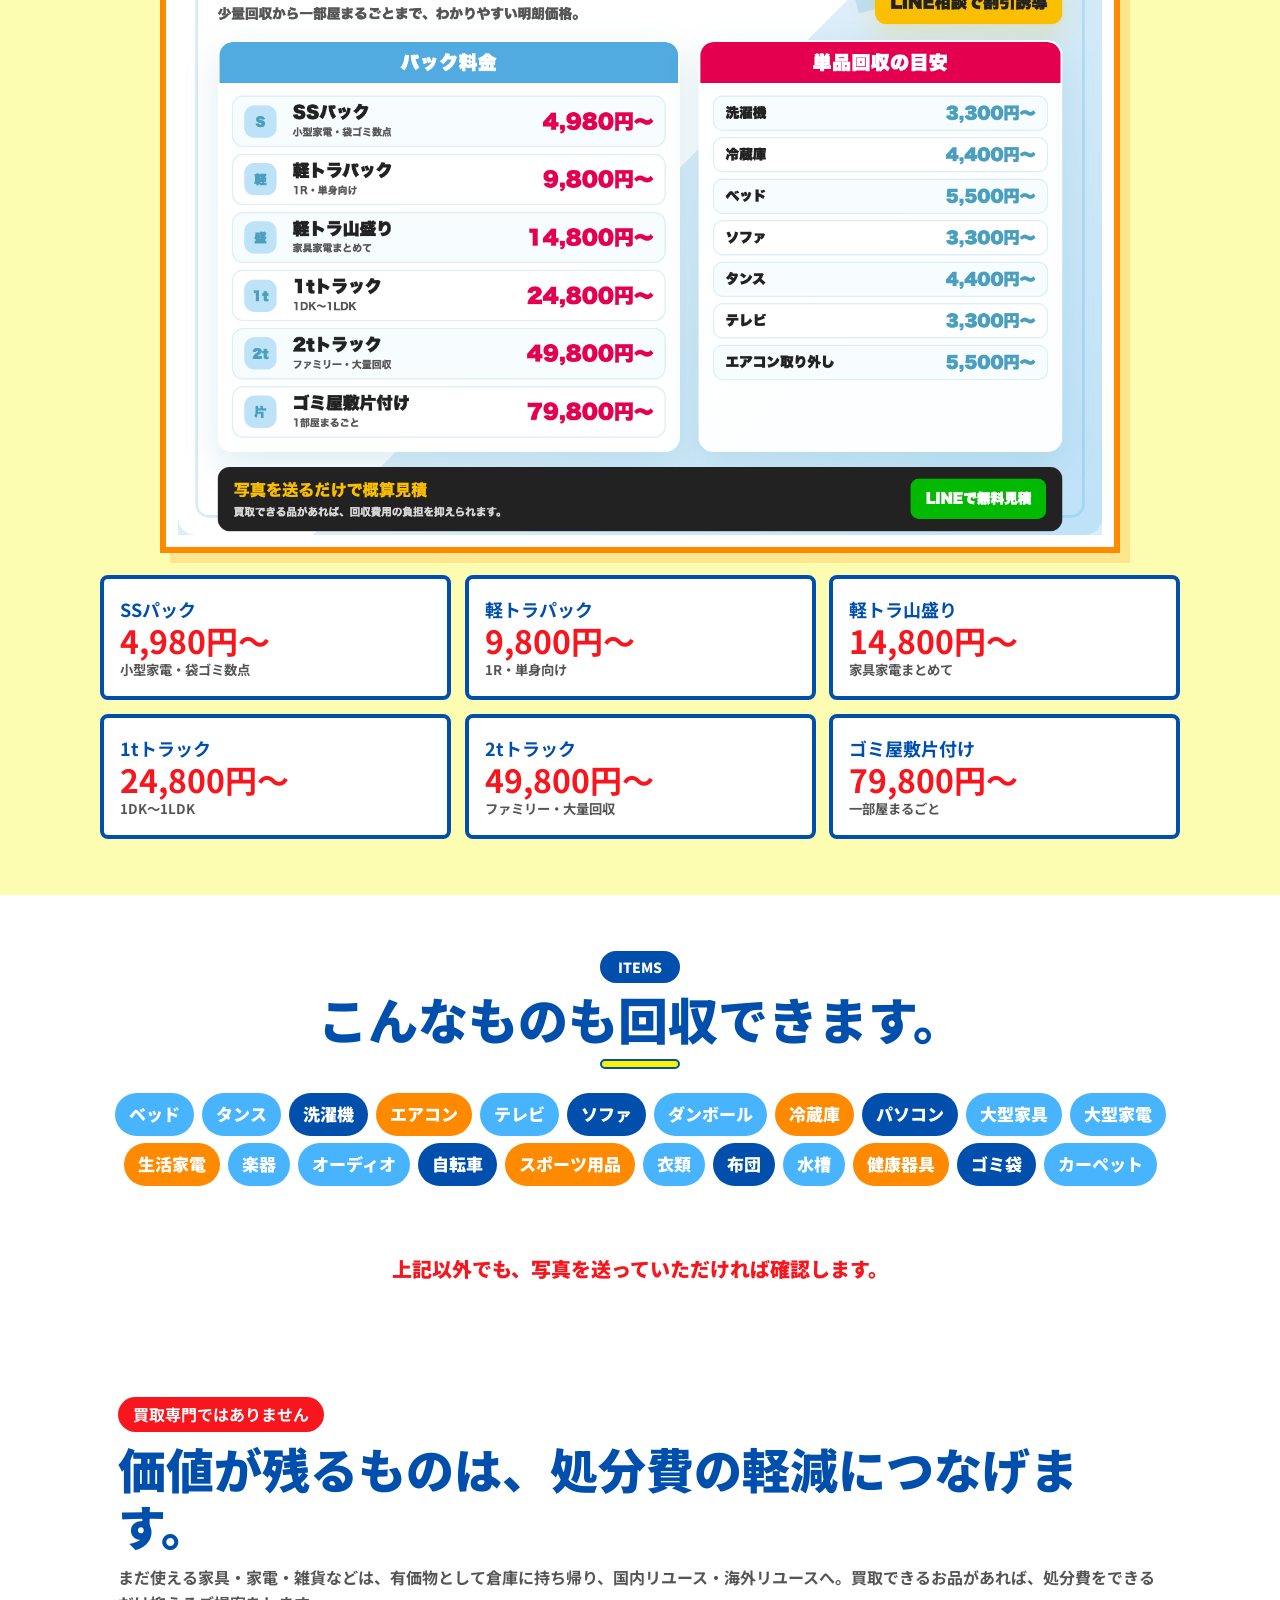
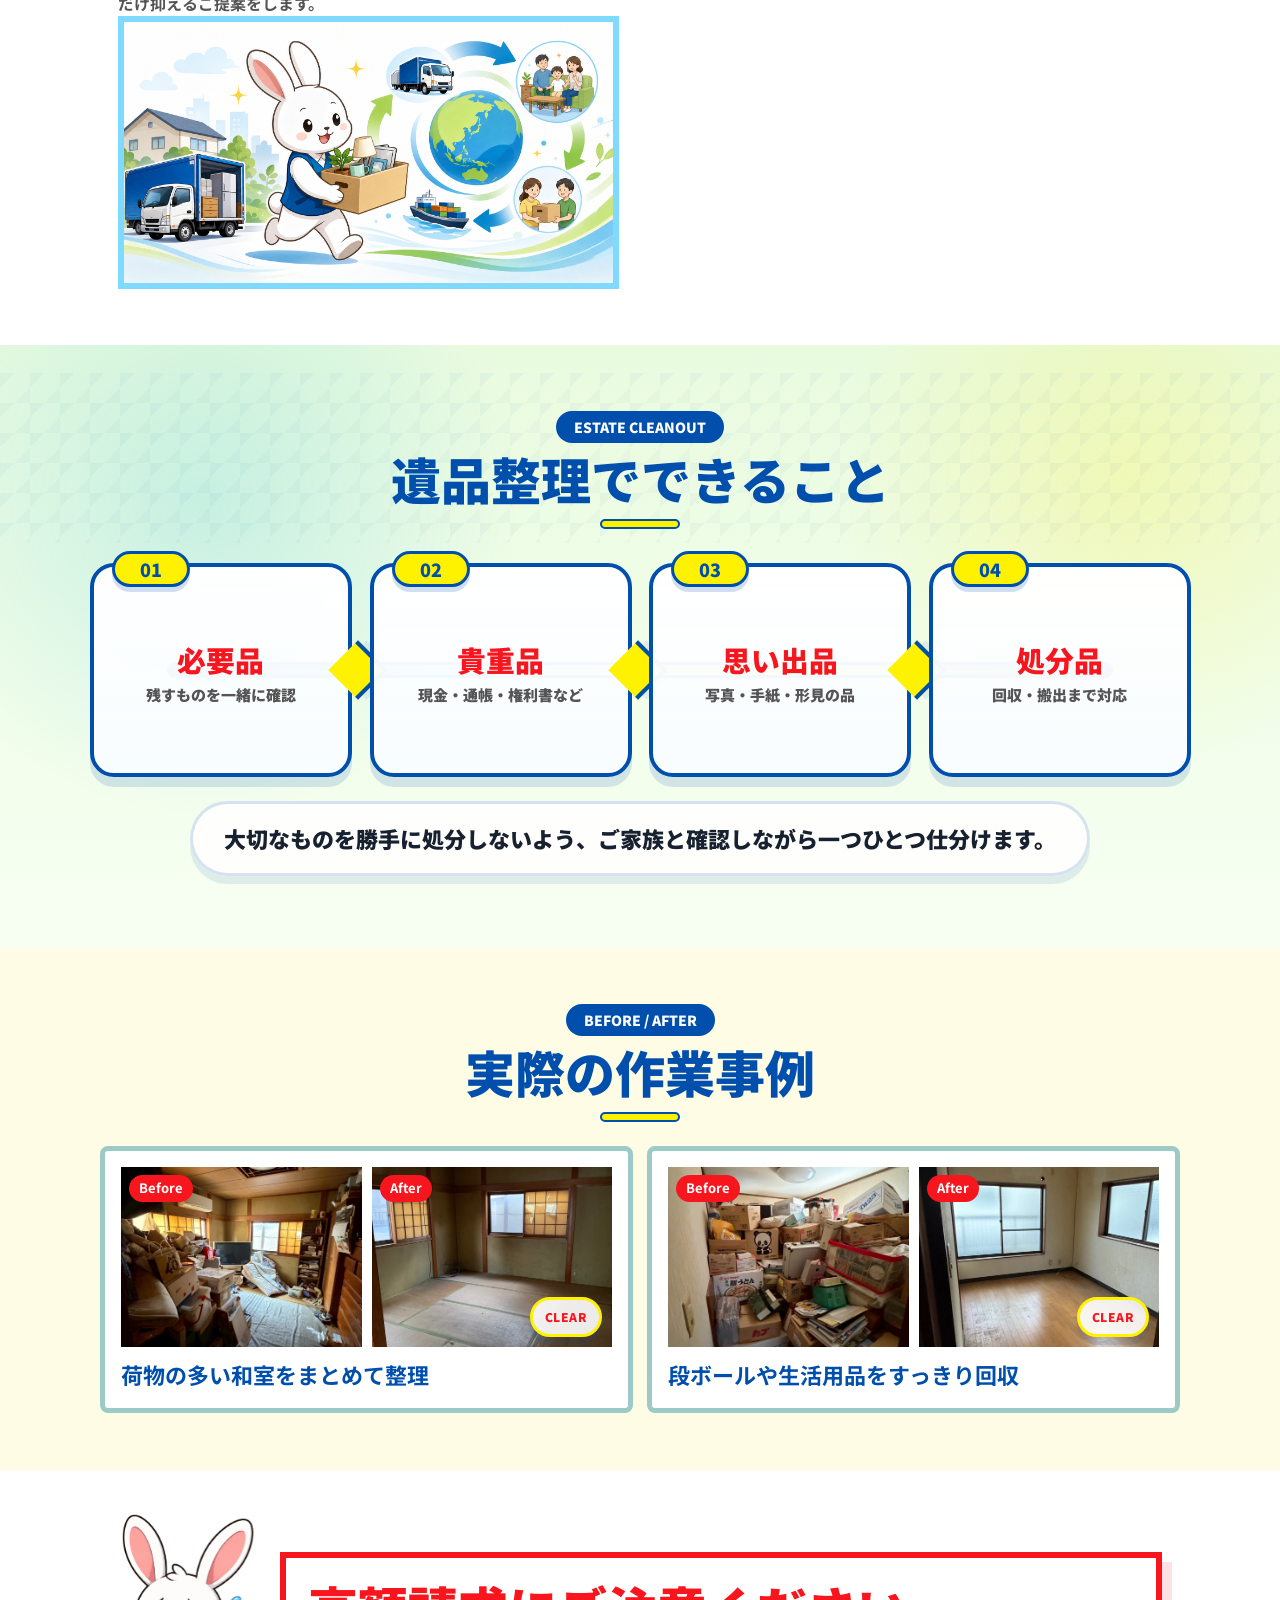
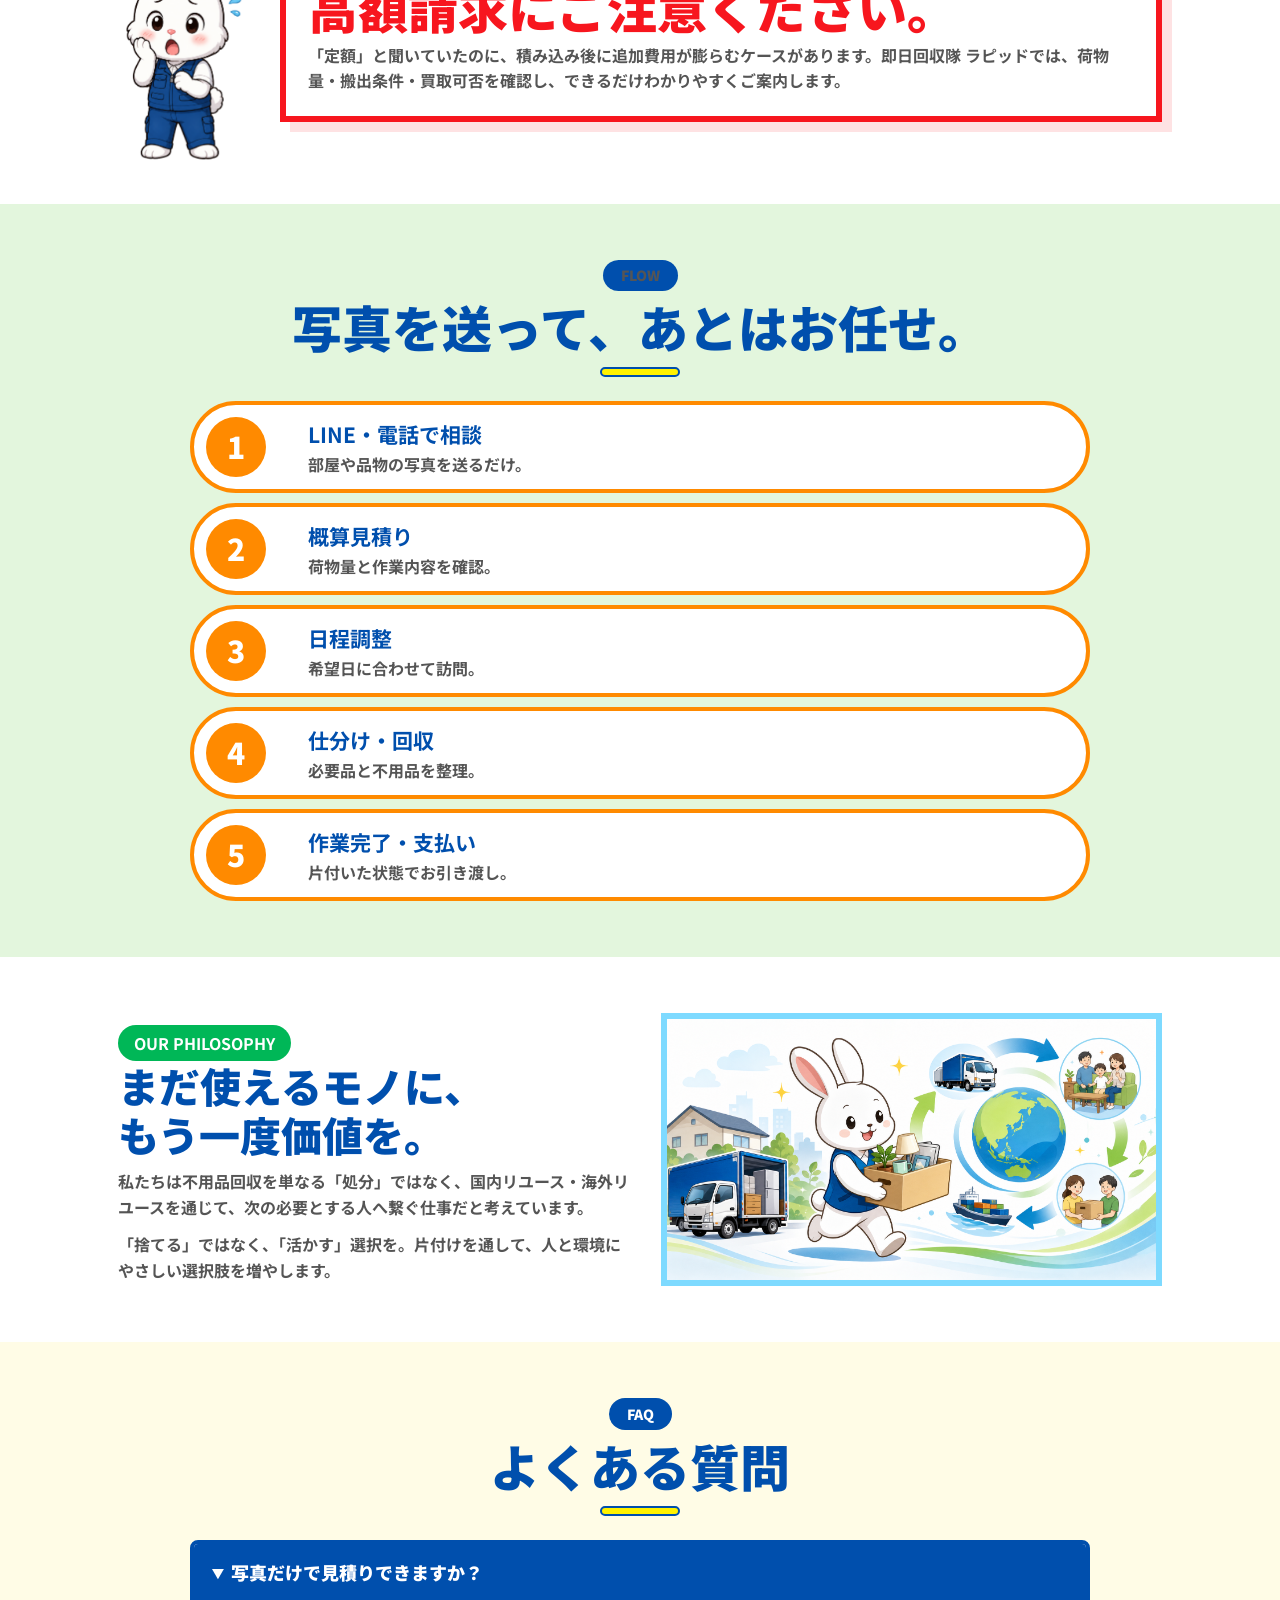
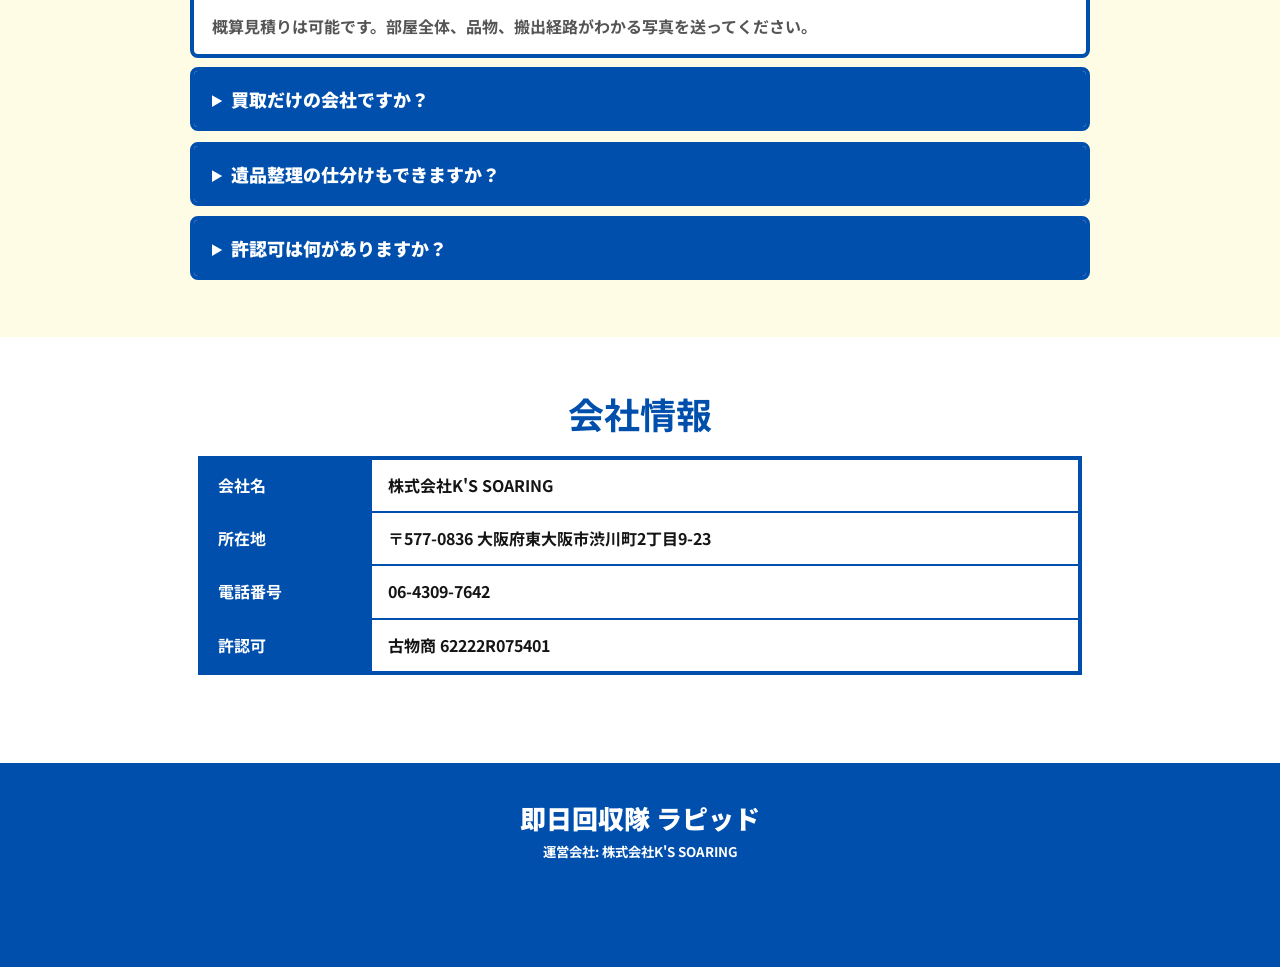
==== commit b2e91867: "Polish B plan page flow" ====
--- a/index-b.html
+++ b/index-b.html
@@ -135,6 +135,7 @@
         <span>今月限定</span>
         <strong>5%OFF</strong>
         <p>回収したい品物やお部屋の写真を送るだけ。概算見積りから日程相談までLINEで完結します。</p>
+        <a class="coupon-cta" href="https://lin.ee/Uze6YTx" target="_blank" rel="noopener">LINEで割引見積り</a>
       </div>
       <img src="assets/b-pattern/rabbit-coupon.png" alt="LINE割引を案内するうさぎ">
     </section>
@@ -155,7 +156,7 @@
         </article>
         <article>
           <h3>遺品整理</h3>
-          <p>必要品・貴重品・思い出品・処分品を丁寧に仕分けます。</p>
+          <p>必要品・貴重品・思い出品・処分品を確認しながら仕分けます。</p>
         </article>
         <article>
           <h3>残置物撤去</h3>
@@ -210,7 +211,7 @@
     <section class="section buy">
       <div class="buy-copy">
         <p class="label-red">買取専門ではありません</p>
-        <h2>回収する中で、価値が残るものはしっかり活かします。</h2>
+        <h2>価値が残るものは、処分費の軽減につなげます。</h2>
         <p>まだ使える家具・家電・雑貨などは、有価物として倉庫に持ち帰り、国内リユース・海外リユースへ。買取できるお品があれば、処分費をできるだけ抑えるご提案をします。</p>
       </div>
       <img src="assets/b-pattern/rabbit-reuse.png" alt="リユースの考え方を表すイラスト">
@@ -283,7 +284,7 @@
           <span>もう一度価値を。</span>
         </h2>
         <p>私たちは不用品回収を単なる「処分」ではなく、国内リユース・海外リユースを通じて、次の必要とする人へ繋ぐ仕事だと考えています。</p>
-        <p>「捨てる」ではなく、「活かす」選択を。片付けを通して、人にも環境にも優しいサービスを提供いたします。</p>
+        <p>「捨てる」ではなく、「活かす」選択を。片付けを通して、人と環境にやさしい選択肢を増やします。</p>
       </div>
       <img src="assets/b-pattern/rabbit-reuse.png" alt="リユース理念のイラスト">
     </section>
--- a/styles-b.css
+++ b/styles-b.css
@@ -48,6 +48,12 @@
 a {
   color: inherit;
   text-decoration: none;
+}
+
+a:focus-visible,
+summary:focus-visible {
+  outline: 4px solid var(--yellow);
+  outline-offset: 4px;
 }
 
 p,
@@ -767,6 +773,22 @@
   max-width: 650px;
   font-size: 17px;
   line-height: 1.5;
+}
+
+.coupon-cta {
+  width: fit-content;
+  min-height: 50px;
+  margin-top: 14px;
+  padding: 0 24px;
+  display: inline-flex;
+  align-items: center;
+  justify-content: center;
+  color: var(--white);
+  background: var(--green);
+  border-radius: 999px;
+  font-size: 19px;
+  font-weight: 900;
+  box-shadow: 0 6px 0 rgba(0, 79, 173, 0.18);
 }
 
 .coupon > img {
@@ -1833,7 +1855,6 @@
     justify-content: center;
   }
 
-  .quick-icons,
   .cv-band,
   .coupon,
   .buy,
@@ -1842,9 +1863,16 @@
     flex-direction: column;
   }
 
+  .quick-icons {
+    display: grid;
+    grid-template-columns: repeat(2, minmax(0, 1fr));
+    gap: 10px;
+    padding-top: 12px;
+  }
+
   .quick-icons div {
     width: 100%;
-    min-height: 86px;
+    min-height: 82px;
     border-radius: 18px;
   }
 
@@ -1908,7 +1936,13 @@
 
   .coupon-main {
     width: 100%;
-    padding: 24px 22px 138px;
+    padding: 24px 22px 126px;
+  }
+
+  .coupon-cta {
+    min-height: 48px;
+    padding: 0 20px;
+    font-size: 17px;
   }
 
   .coupon > img {
@@ -1957,9 +1991,13 @@
     font-size: 17px;
   }
 
-  .works-grid,
+  .works-grid {
+    flex-direction: column;
+  }
+
   .ba {
-    flex-direction: column;
+    flex-direction: row;
+    gap: 8px;
   }
 
   .ba figure:nth-child(2)::before {
@@ -2092,6 +2130,24 @@
     font-size: 12px;
   }
 
+  .quick-icons {
+    gap: 8px;
+  }
+
+  .quick-icons div {
+    min-height: 76px;
+    padding: 11px 8px;
+    border-width: 4px;
+  }
+
+  .quick-icons strong {
+    font-size: 21px;
+  }
+
+  .quick-icons span {
+    font-size: 12px;
+  }
+
   .hero-actions {
     width: calc(100vw - 32px);
     max-width: 100%;
@@ -2143,6 +2199,10 @@
   .ihin > p {
     padding: 15px 14px;
     font-size: 15px;
+  }
+
+  .ba {
+    gap: 6px;
   }
 
   .flow li {
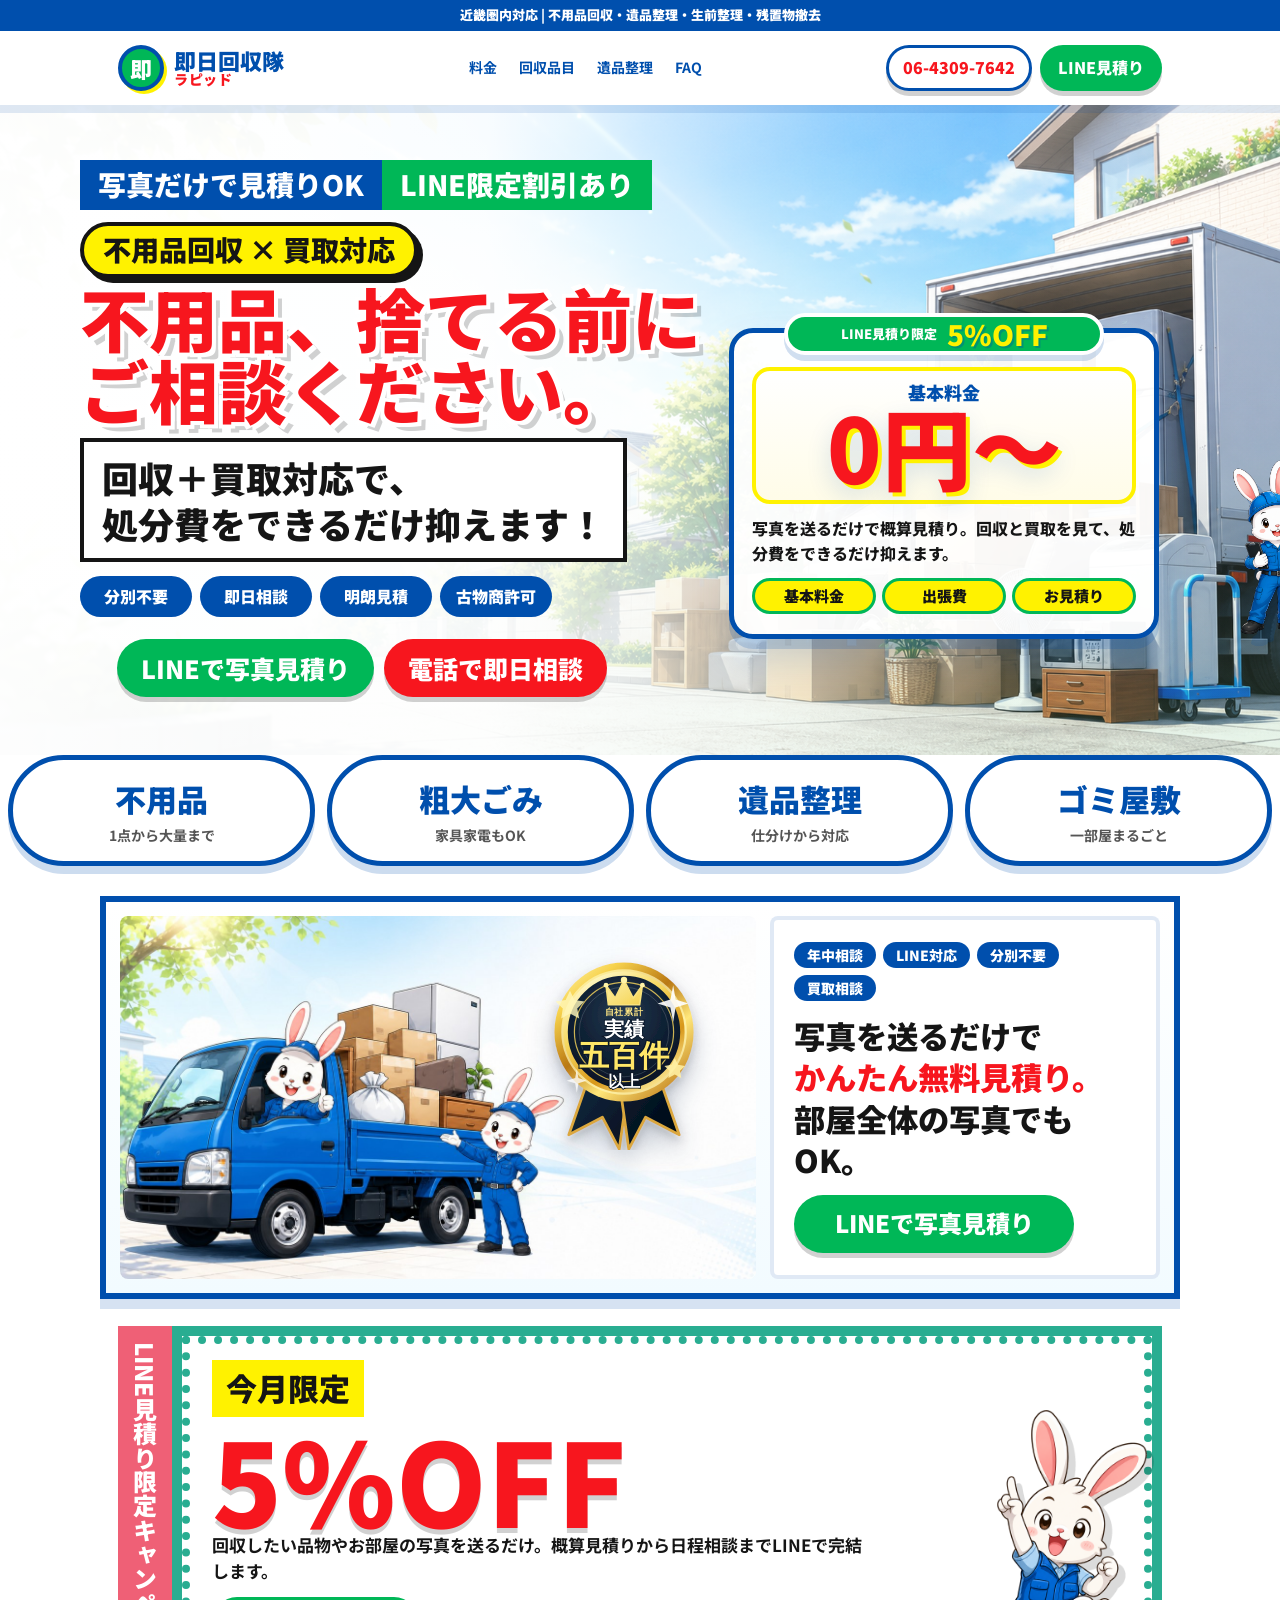
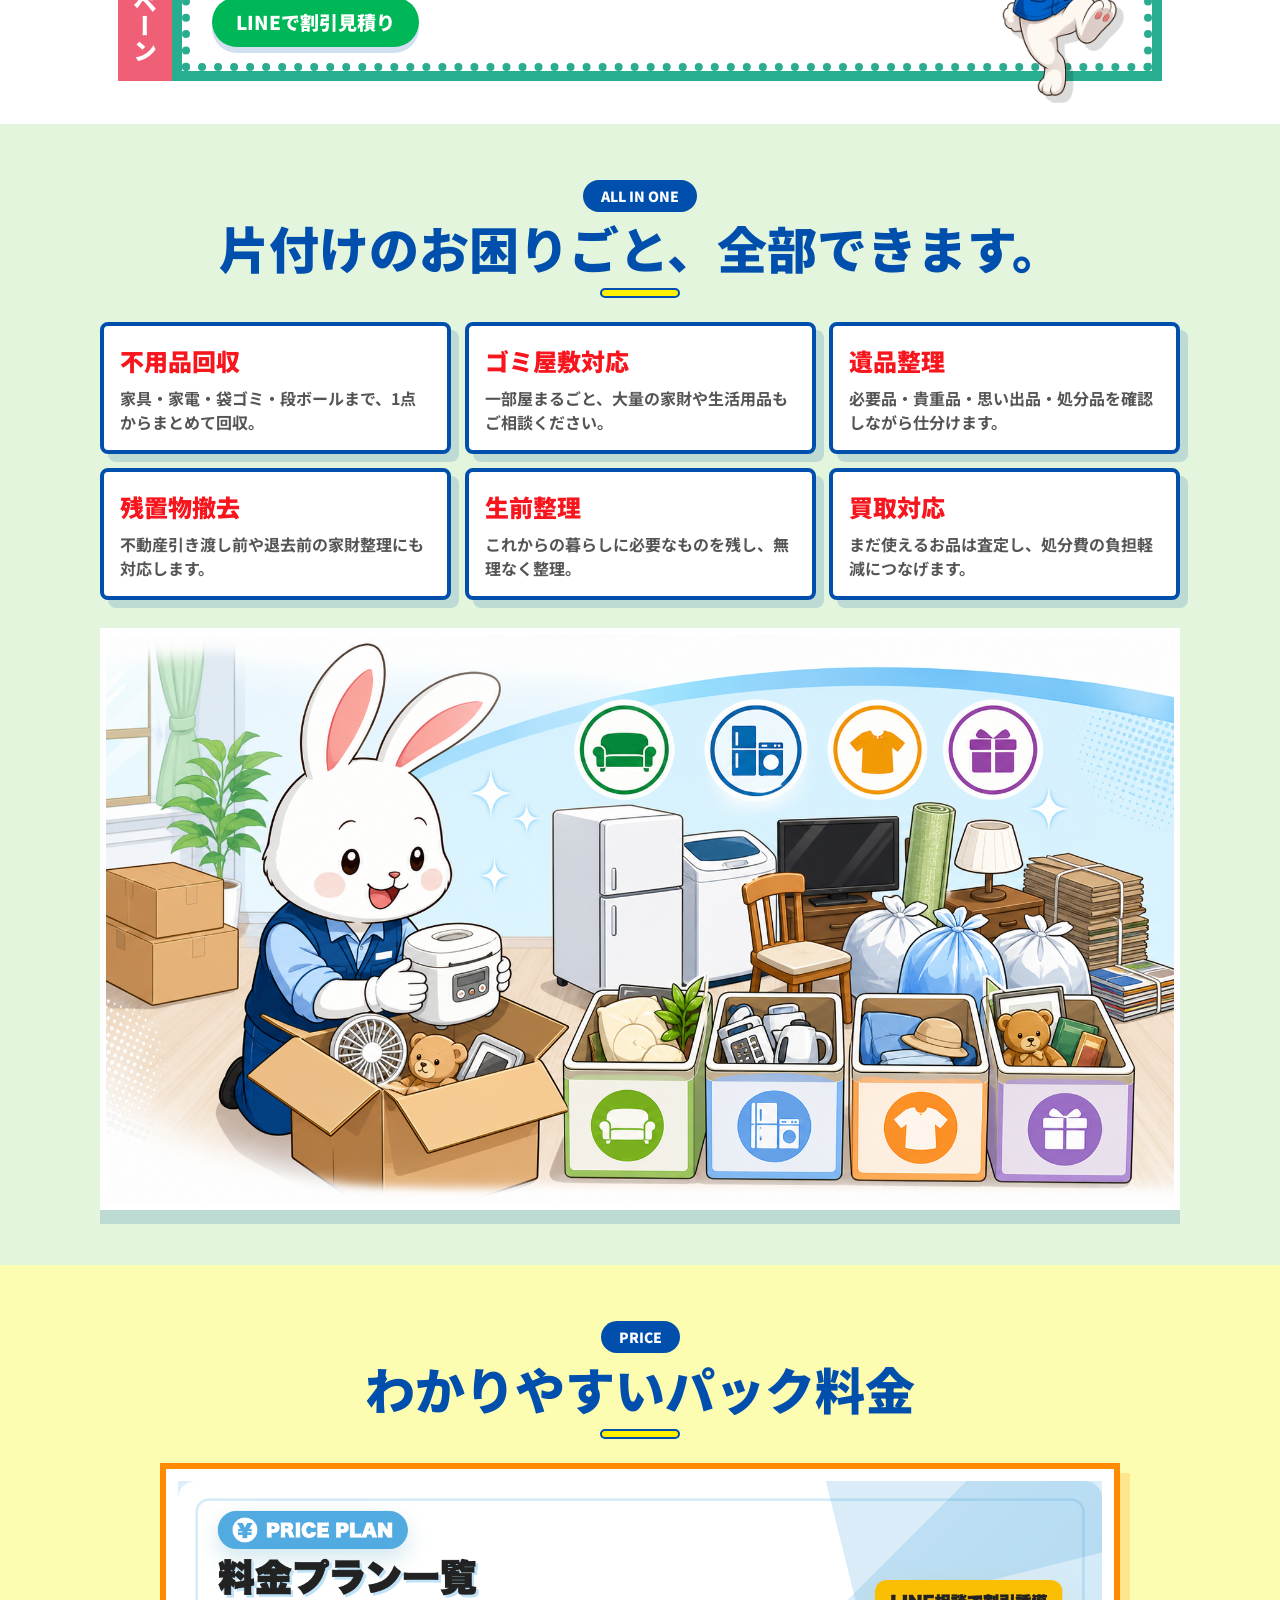
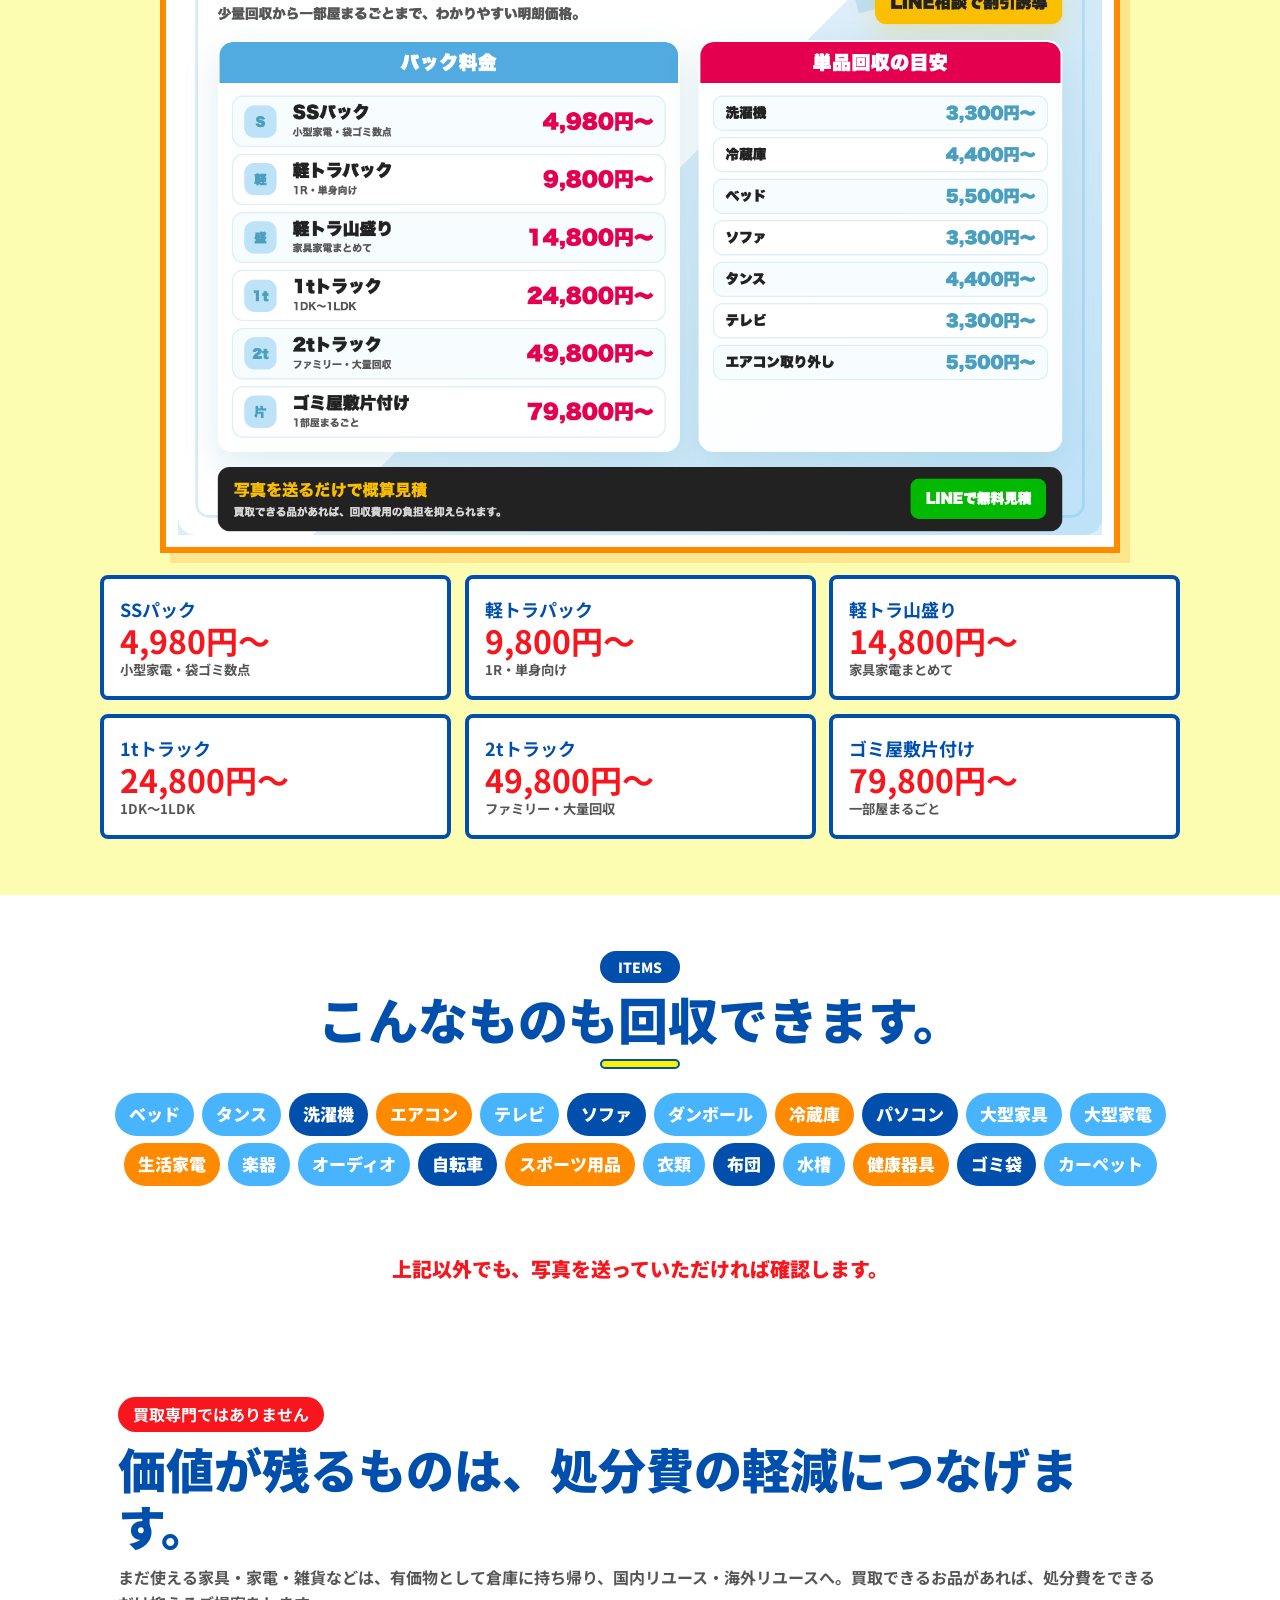
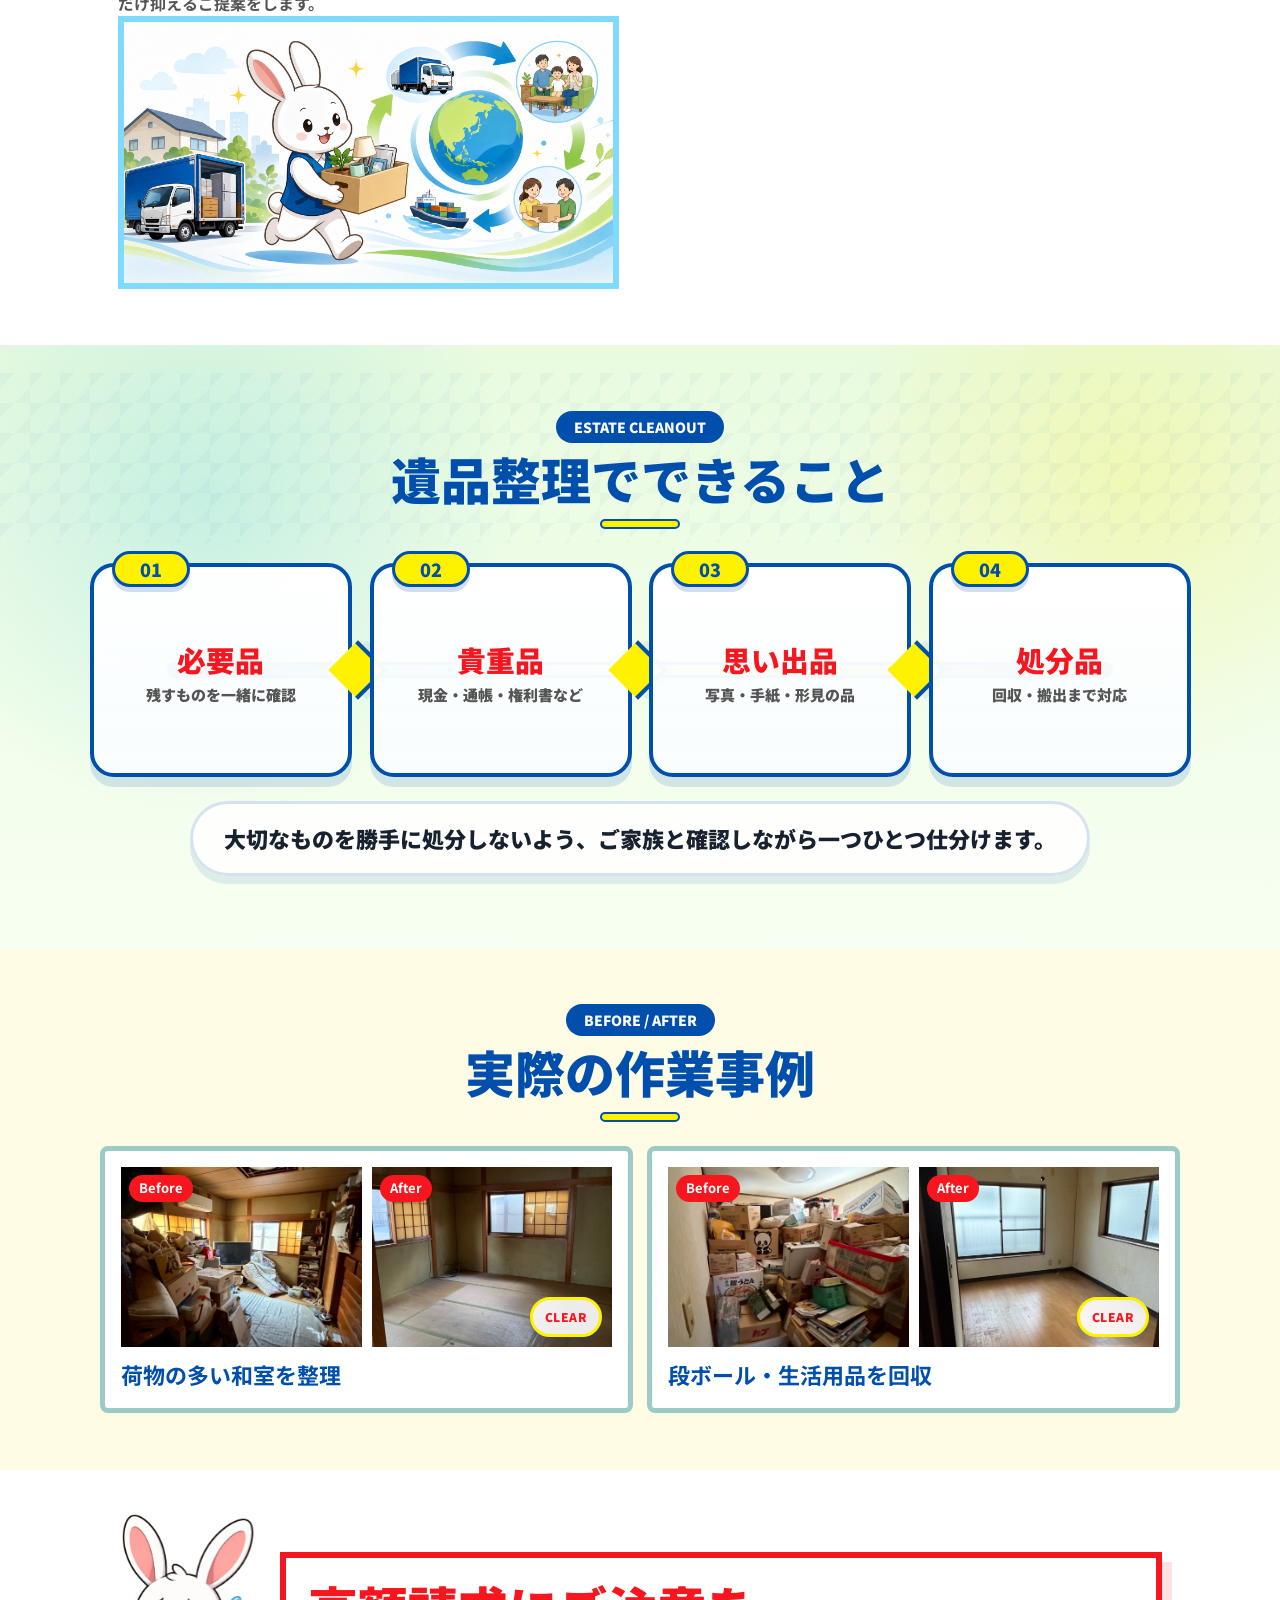
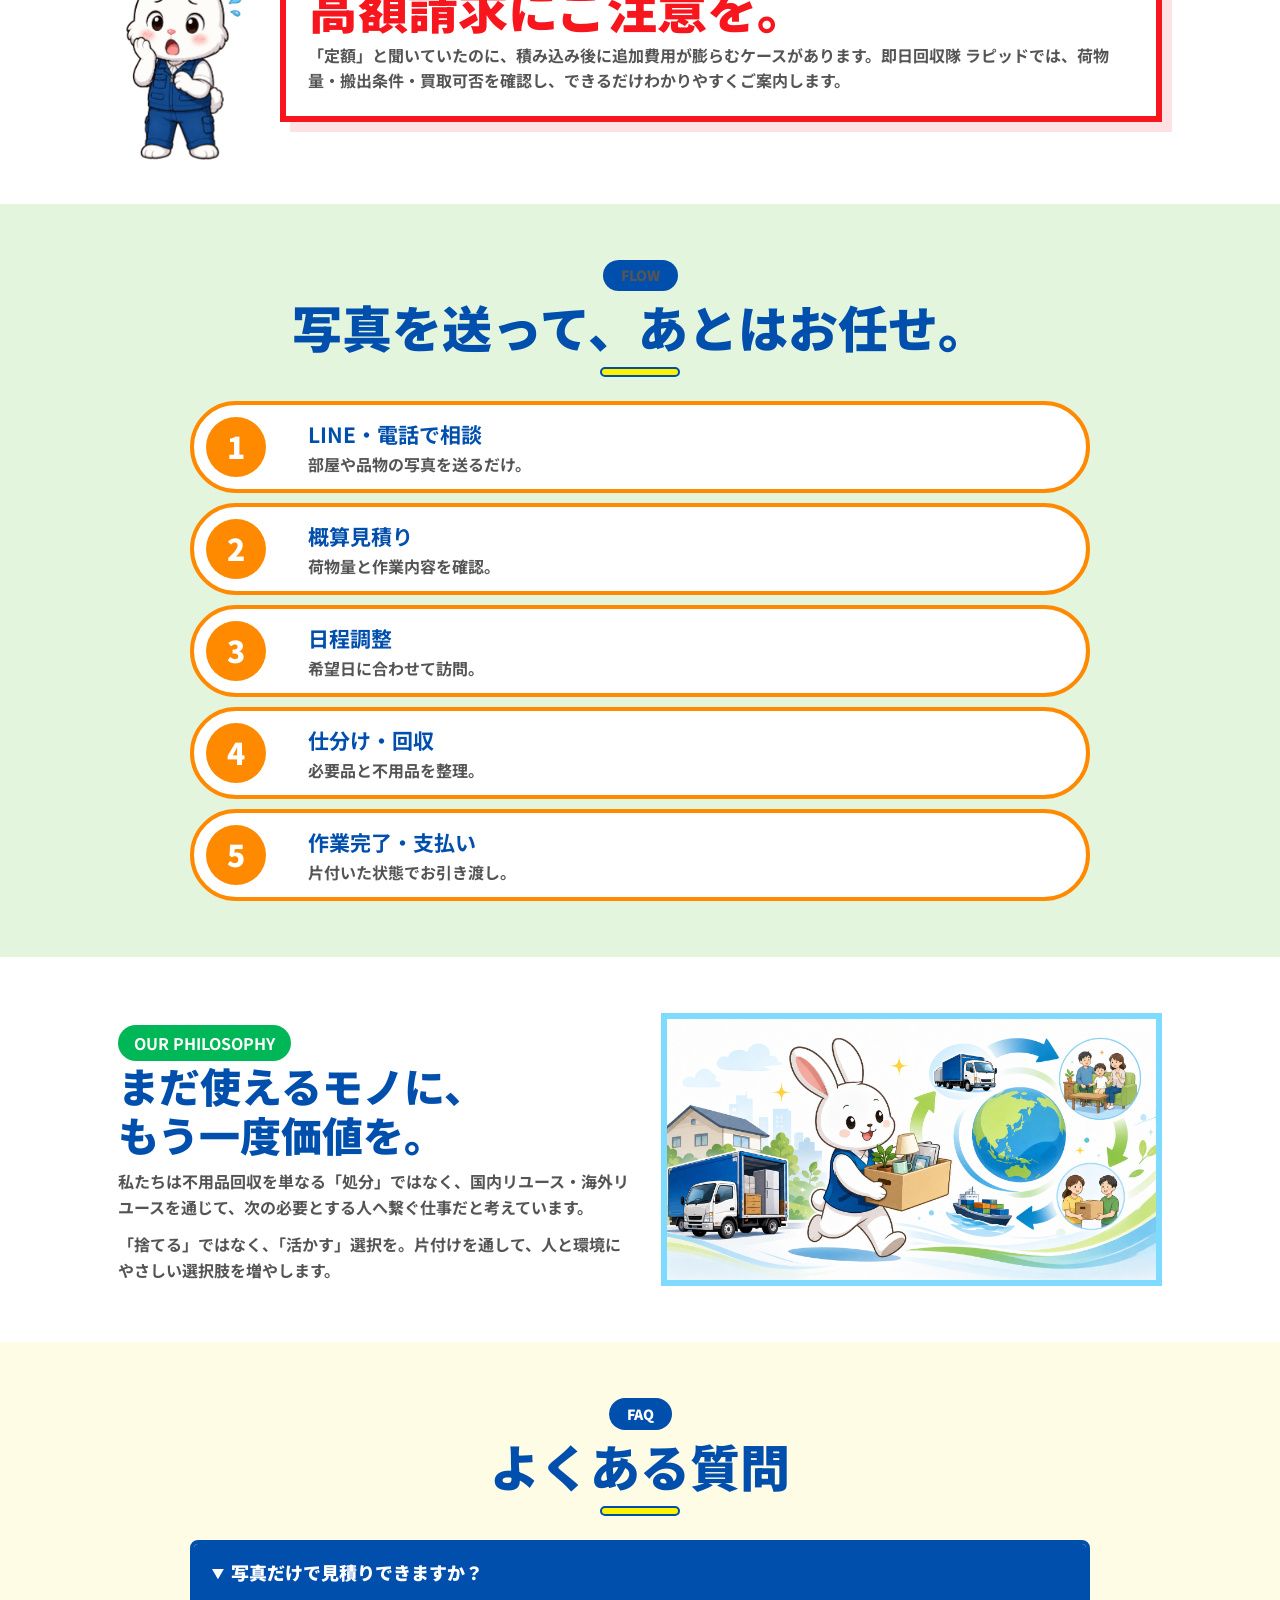
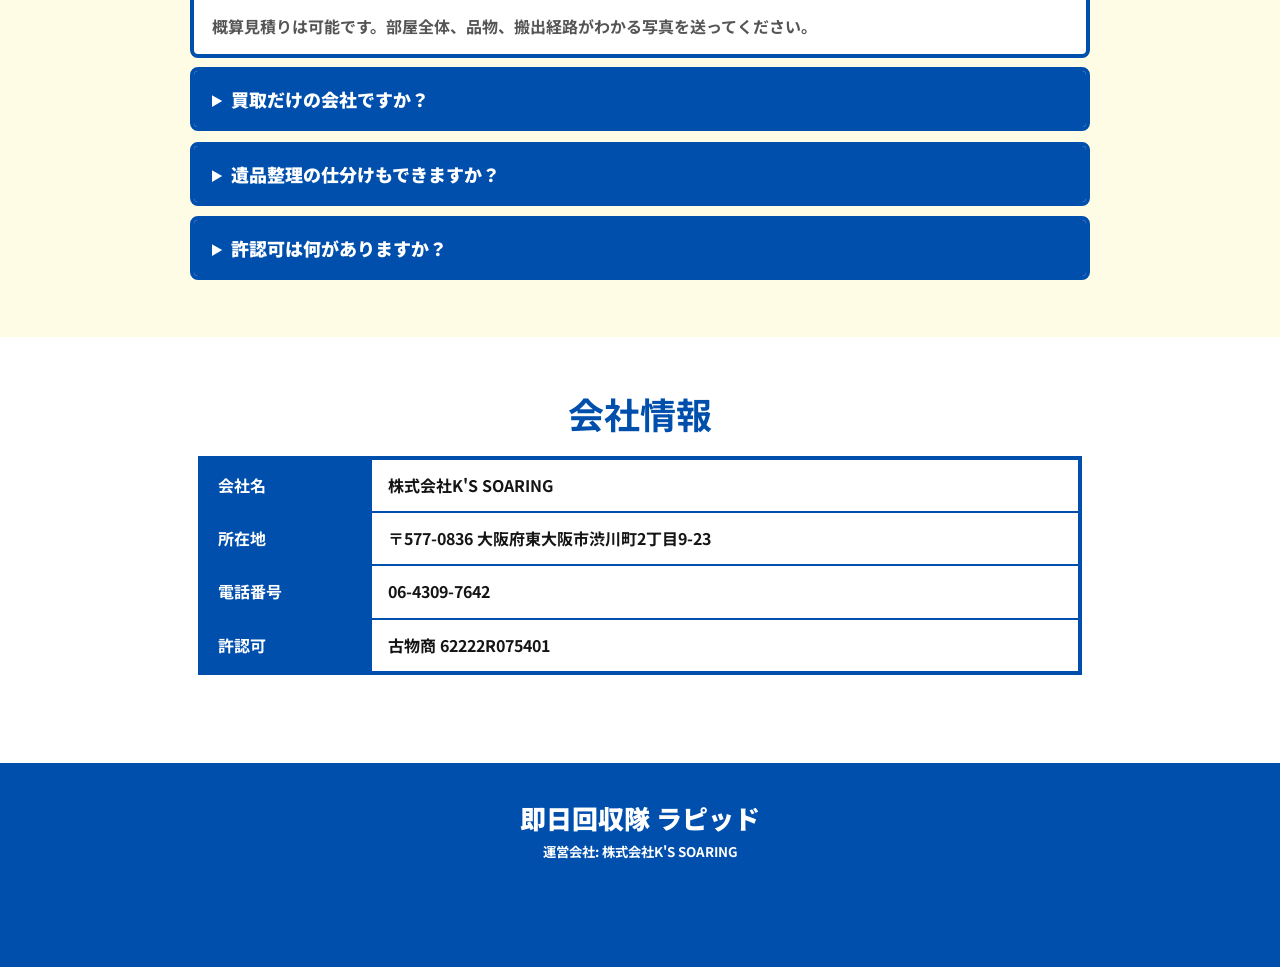
==== commit 420c7a7a: "Fix B plan mobile line wrapping" ====
--- a/index-b.html
+++ b/index-b.html
@@ -123,7 +123,7 @@
         <p>
           <span>写真を送るだけで</span>
           <em>かんたん無料見積り。</em>
-          <span>部屋全体の写真でもOKです。</span>
+          <span>部屋全体の写真でもOK。</span>
         </p>
         <a href="https://lin.ee/Uze6YTx" target="_blank" rel="noopener">LINEで写真見積り</a>
       </div>
@@ -195,7 +195,7 @@
     <section class="section items" id="items">
       <div class="section-title">
         <p>ITEMS</p>
-        <h2>こんなものも回収できます。</h2>
+        <h2><span>こんなものも</span><span>回収できます。</span></h2>
       </div>
       <div class="item-cloud">
         <span>ベッド</span><span>タンス</span><span>洗濯機</span><span>エアコン</span><span>テレビ</span>
@@ -242,14 +242,14 @@
             <figure><img src="IMG_6910.JPG" alt="作業前の和室"><figcaption>Before</figcaption></figure>
             <figure><img src="IMG_6911.JPG" alt="作業後の和室"><figcaption>After</figcaption></figure>
           </div>
-          <h3>荷物の多い和室をまとめて整理</h3>
+          <h3>荷物の多い和室を整理</h3>
         </article>
         <article>
           <div class="ba">
             <figure><img src="IMG_6912.JPG" alt="作業前の部屋"><figcaption>Before</figcaption></figure>
             <figure><img src="IMG_6913.JPG" alt="作業後の部屋"><figcaption>After</figcaption></figure>
           </div>
-          <h3>段ボールや生活用品をすっきり回収</h3>
+          <h3>段ボール・生活用品を回収</h3>
         </article>
       </div>
     </section>
@@ -257,7 +257,7 @@
     <section class="caution">
       <img src="assets/b-pattern/rabbit-caution.png" alt="注意するうさぎ">
       <div>
-        <h2>高額請求にご注意ください。</h2>
+        <h2>高額請求にご注意を。</h2>
         <p>「定額」と聞いていたのに、積み込み後に追加費用が膨らむケースがあります。即日回収隊 ラピッドでは、荷物量・搬出条件・買取可否を確認し、できるだけわかりやすくご案内します。</p>
       </div>
     </section>
@@ -265,7 +265,7 @@
     <section class="section flow">
       <div class="section-title">
         <p>FLOW</p>
-        <h2>写真を送って、あとはお任せ。</h2>
+        <h2><span>写真を送って、</span><span>あとはお任せ。</span></h2>
       </div>
       <ol>
         <li><span>1</span><strong>LINE・電話で相談</strong><p>部屋や品物の写真を送るだけ。</p></li>
--- a/styles-b.css
+++ b/styles-b.css
@@ -826,6 +826,11 @@
   font-size: clamp(30px, 4.2vw, 50px);
   line-height: 1.16;
   font-weight: 900;
+  text-wrap: balance;
+}
+
+.section-title h2 span {
+  display: inline-block;
 }
 
 .section-title h2::after {
@@ -2010,6 +2015,10 @@
 }
 
 @media (max-width: 560px) {
+  body {
+    padding-bottom: 70px;
+  }
+
   .top-note {
     font-size: 10px;
     line-height: 1.35;
@@ -2163,6 +2172,20 @@
     max-width: calc(100vw - 28px);
   }
 
+  .cv-band p {
+    font-size: 22px;
+    line-height: 1.38;
+  }
+
+  .coupon-main {
+    padding: 22px 18px 112px;
+  }
+
+  .coupon > img {
+    right: 18px;
+    width: 112px;
+  }
+
   .main-line,
   .main-tel {
     width: 100%;
@@ -2171,11 +2194,28 @@
   }
 
   .section {
-    padding: 40px 14px;
+    padding: 38px 14px;
   }
 
   .section-title h2 {
-    font-size: 29px;
+    font-size: clamp(25px, 6.6vw, 27px);
+    line-height: 1.24;
+    word-break: keep-all;
+    overflow-wrap: normal;
+  }
+
+  .section-title h2 span {
+    display: block;
+  }
+
+  .item-cloud {
+    gap: 7px;
+  }
+
+  .item-cloud span {
+    padding: 7px 12px;
+    font-size: 15px;
+    line-height: 1.18;
   }
 
   .ihin-grid {
@@ -2205,6 +2245,30 @@
     gap: 6px;
   }
 
+  .works h3 {
+    font-size: 20px;
+    line-height: 1.28;
+    text-wrap: balance;
+    word-break: keep-all;
+    overflow-wrap: normal;
+  }
+
+  .caution div {
+    padding: 18px;
+    border-width: 5px;
+  }
+
+  .caution h2 {
+    font-size: 28px;
+    line-height: 1.18;
+    word-break: keep-all;
+  }
+
+  .caution p {
+    font-size: 15px;
+    line-height: 1.7;
+  }
+
   .flow li {
     grid-template-columns: 54px 1fr;
     border-radius: 18px;
@@ -2221,12 +2285,17 @@
   }
 
   .fixed-cta {
-    bottom: 8px;
+    bottom: max(6px, env(safe-area-inset-bottom));
+    width: min(338px, calc(100% - 34px));
+    grid-template-columns: 1.08fr 0.72fr;
+    gap: 8px;
   }
 
   .fixed-cta a {
-    min-height: 52px;
-    font-size: 15px;
+    min-height: 42px;
+    padding: 0 10px;
+    font-size: 13px;
+    box-shadow: 0 4px 0 rgba(0, 0, 0, 0.16);
   }
 }
 
